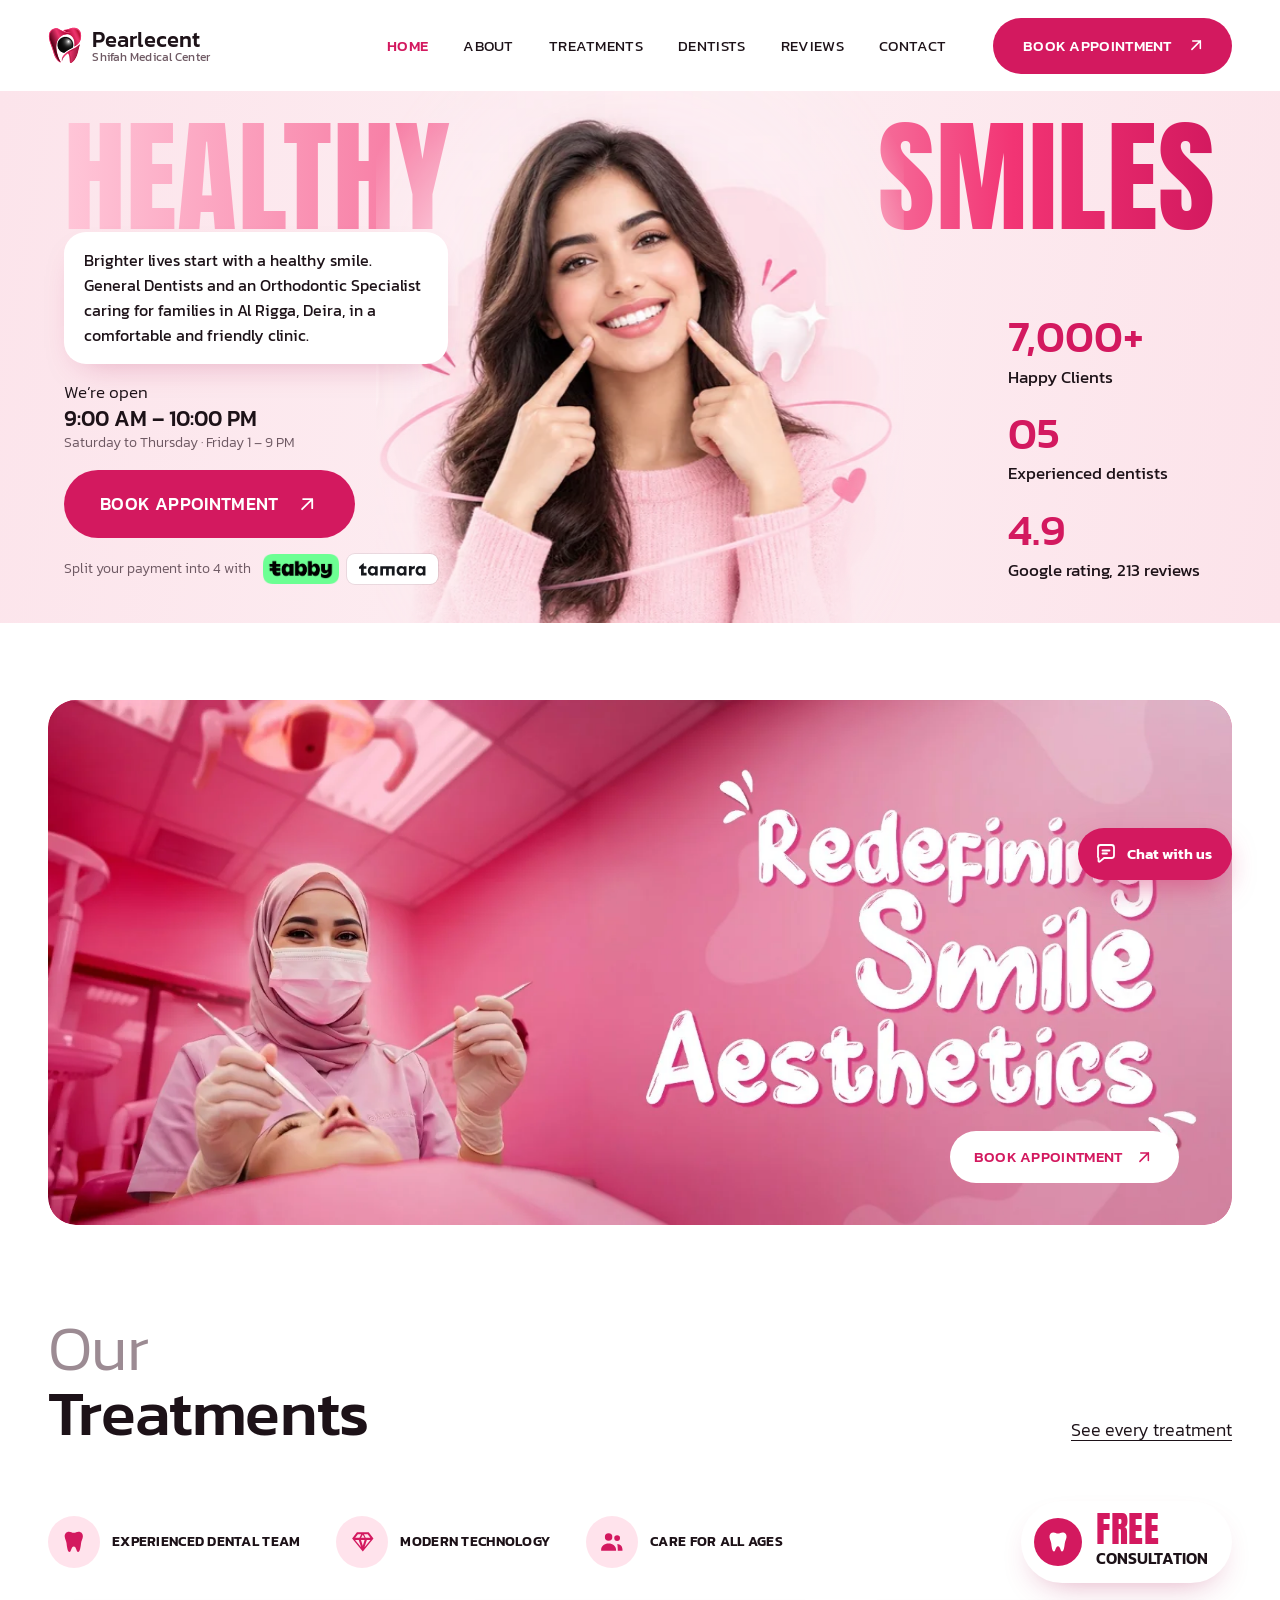
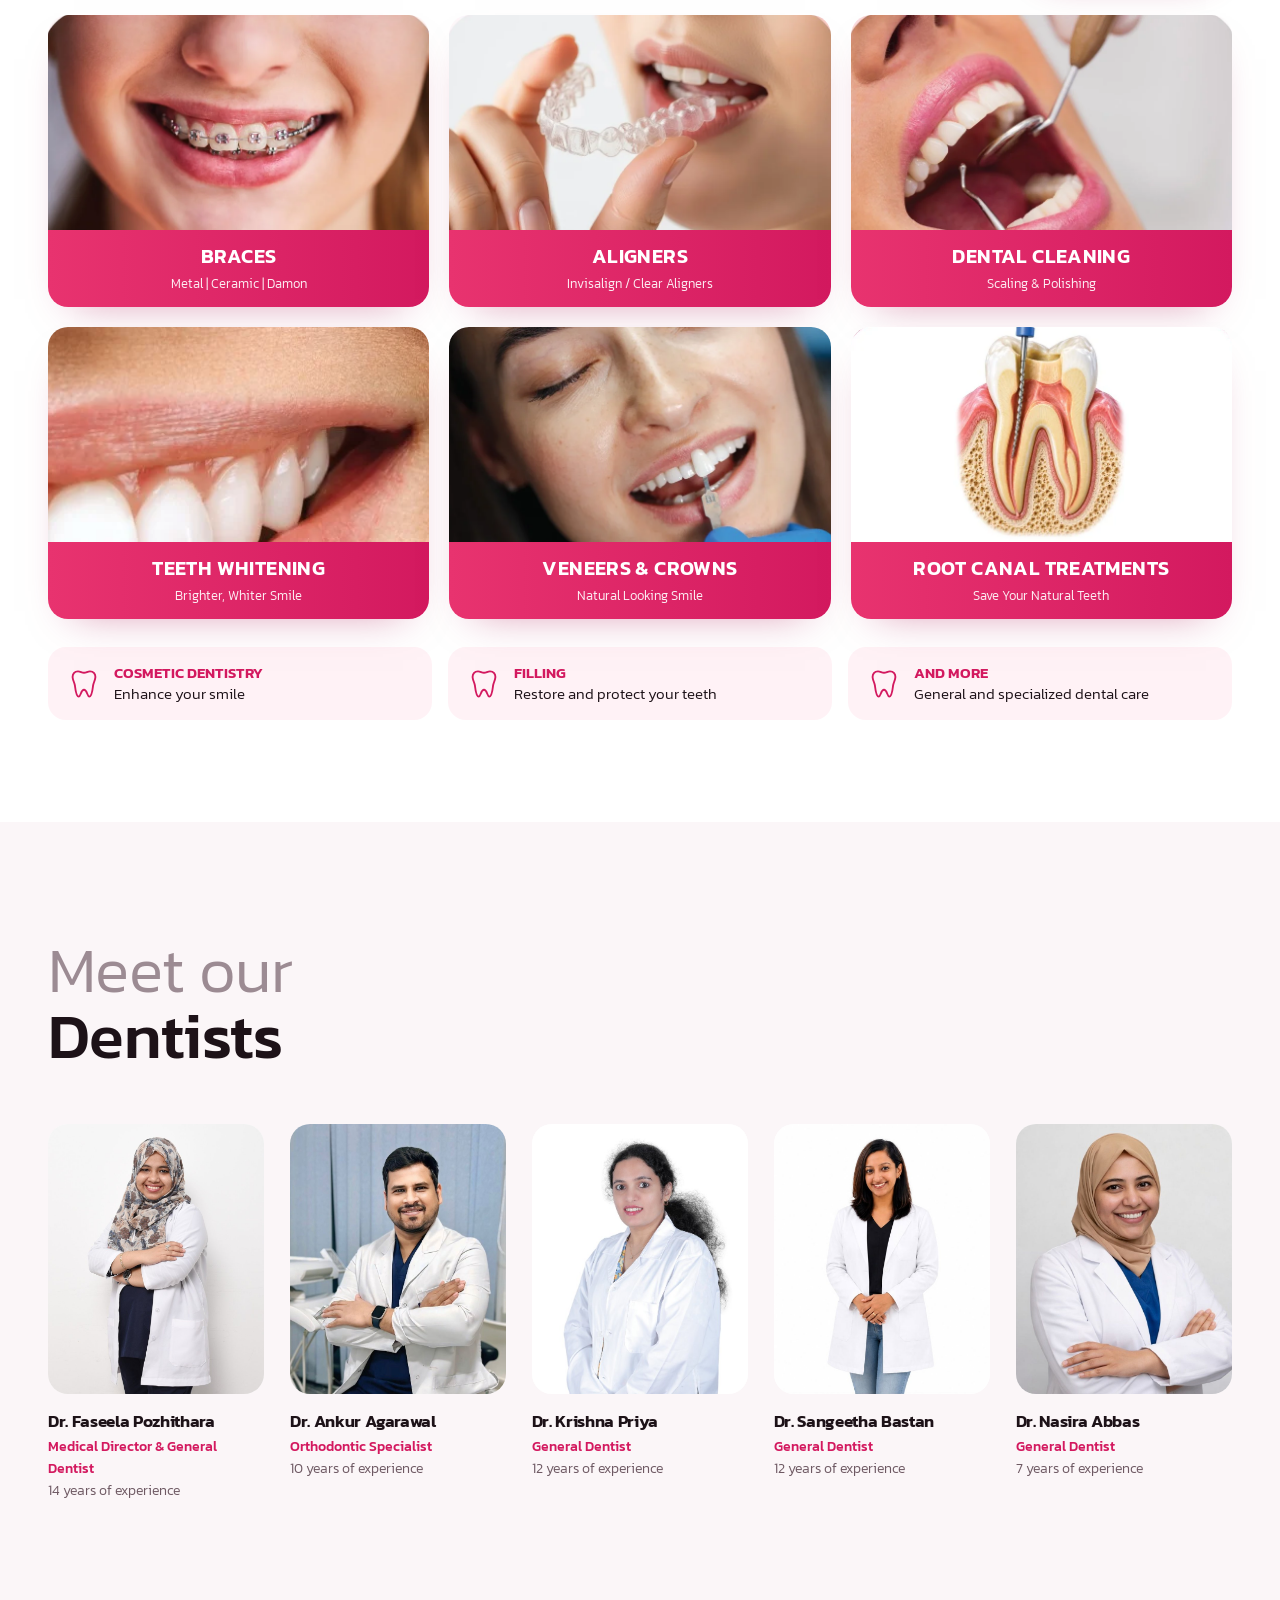
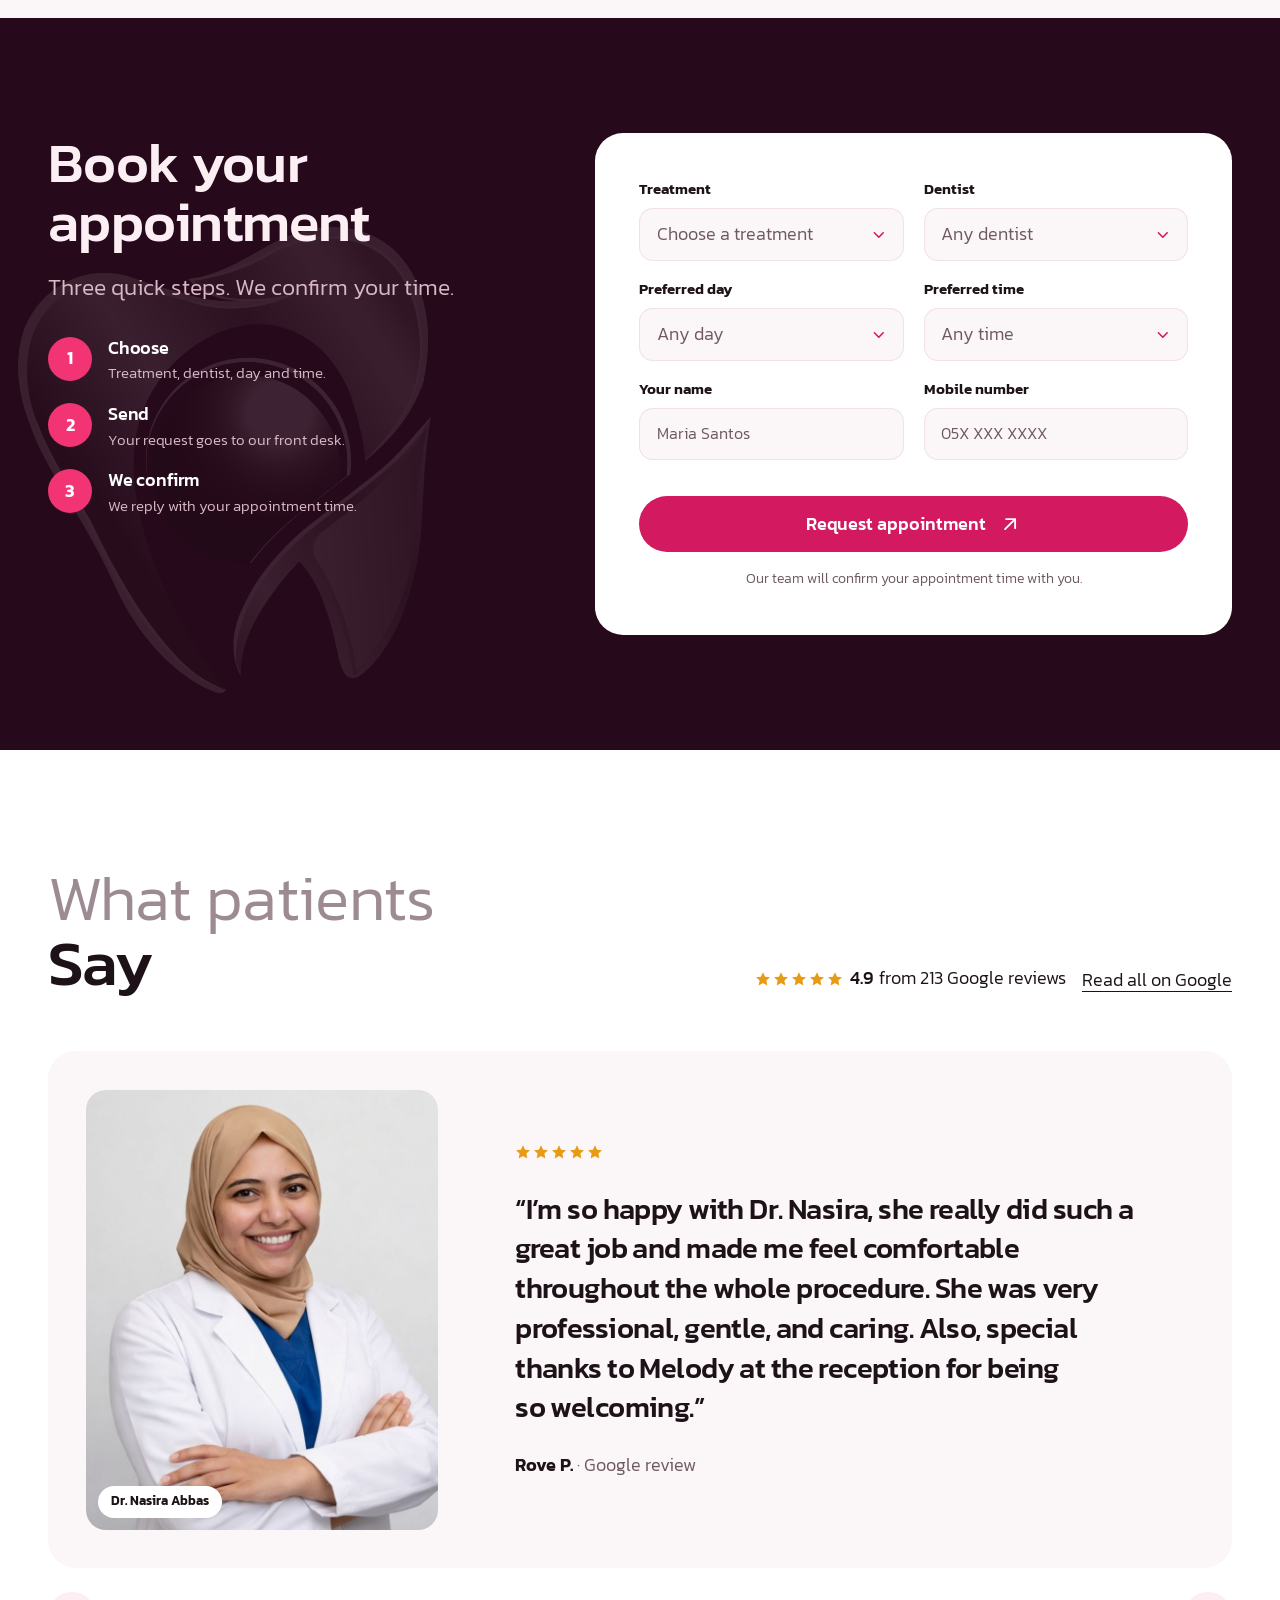
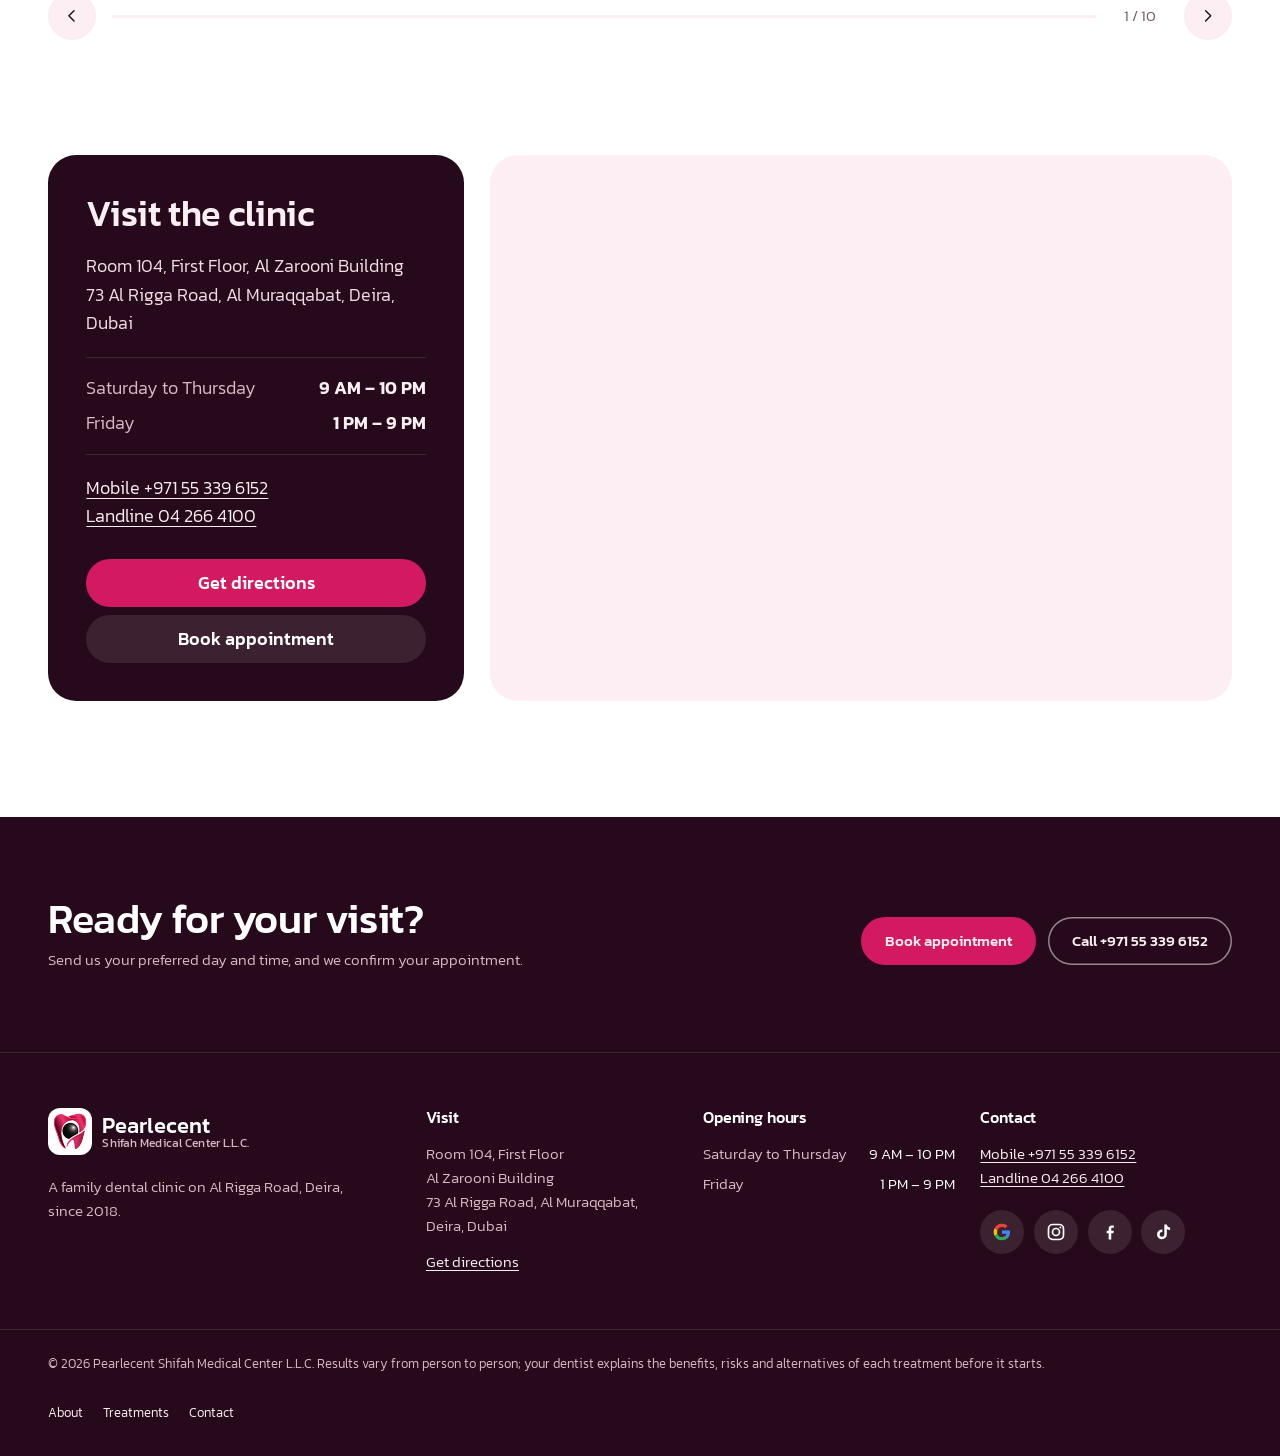
==== index.html @ 1510677a "Booking form: branded pink pickers instead of system lists Co-Authored-By: Claude Opus 5.5 <noreply@" ====
<!doctype html>
<html lang="en">
<head>
<meta charset="utf-8">
<meta name="viewport" content="width=device-width, initial-scale=1, viewport-fit=cover">
<title>Pearlecent | Dental clinic in Al Rigga, Deira, Dubai</title>
<meta name="description" content="Pearlecent Shifah Medical Center, a family dental clinic on Al Rigga Road, Deira, Dubai. General Dentists and an Orthodontic Specialist, free first check-up, open until 10 PM. Book your appointment online.">
<meta name="theme-color" content="#FFFFFF">
<meta property="og:title" content="Pearlecent | Dental clinic in Al Rigga, Deira, Dubai">
<meta property="og:description" content="Pearlecent Shifah Medical Center, a family dental clinic on Al Rigga Road, Deira, Dubai. General Dentists and an Orthodontic Specialist, free first check-up, open until 10 PM. Book your appointment online.">
<meta property="og:image" content="assets/img/clinic/reception.jpg">
<link rel="icon" href="assets/img/mark.svg" type="image/svg+xml">
<link rel="preload" href="assets/fonts/anton-400.woff2" as="font" type="font/woff2" crossorigin>
<link rel="preload" href="assets/fonts/kanit-300.woff2" as="font" type="font/woff2" crossorigin>
<link rel="stylesheet" href="assets/css/site.css?v=21">
<script>document.documentElement.classList.add('js')</script>
<script type="application/ld+json">{"@context":"https://schema.org","@type":"Dentist","name":"Pearlecent Shifah Medical Center L.L.C.","telephone":"+971 55 339 6152","address":{"@type":"PostalAddress","streetAddress":"Room 104, Al Zarooni Building, 73 Al Rigga Road","addressLocality":"Deira, Dubai","addressCountry":"AE"},"geo":{"@type":"GeoCoordinates","latitude":25.2624015,"longitude":55.3266563},"openingHours":["Sa-Th 09:00-22:00","Fr 13:00-21:00"],"sameAs":["https://www.instagram.com/pearlescent_dental","https://www.tiktok.com/@pearlecentshifah"]}</script>
</head>
<body class="pg-home">
<a class="skip" href="#main">Skip to content</a>
<header class="hdr" data-hdr>
  <div class="hdr__in">
    <a class="brand" href="index.html" aria-label="Pearlecent, home">
      <img src="assets/img/mark.svg" alt="" width="34" height="37">
      <span class="brand__t">Pearlecent<small>Shifah Medical Center</small></span>
    </a>
    <nav class="hdr__nav" aria-label="Main" id="menu"><a class="hlink is-active" href="index.html" aria-current="page">Home</a><a class="hlink" href="about.html">About</a><a class="hlink" href="treatments.html">Treatments</a><a class="hlink" href="index.html#dentists">Dentists</a><a class="hlink" href="index.html#reviews">Reviews</a><a class="hlink" href="index.html#visit">Contact</a>
      <div class="hdr__extra">
        <p class="hdr__tel"><a href="tel:+971553396152"><span>Mobile</span>+971 55 339 6152</a><a href="tel:+97142664100"><span>Landline</span>04 266 4100</a></p>
        <p class="hdr__soc"><a class="soc" href="https://search.google.com/local/reviews?placeid=ChIJ5SzwML9dXz4R25X1gjaNSxk" target="_blank" rel="noopener" aria-label="Pearlecent on Google reviews" title="Google reviews"><svg viewBox="0 0 24 24" aria-hidden="true"><path fill="#4285F4" d="M21.6 12.2c0-.7-.1-1.4-.2-2H12v3.8h5.4a4.6 4.6 0 0 1-2 3v2.5h3.2c1.9-1.7 3-4.3 3-7.3z"/><path fill="#34A853" d="M12 22c2.7 0 5-.9 6.6-2.4l-3.2-2.5c-.9.6-2 1-3.4 1-2.6 0-4.8-1.8-5.6-4.1H3.1v2.6A10 10 0 0 0 12 22z"/><path fill="#FBBC05" d="M6.4 14a6 6 0 0 1 0-3.9V7.5H3.1a10 10 0 0 0 0 9z"/><path fill="#EA4335" d="M12 5.9c1.5 0 2.8.5 3.8 1.5l2.9-2.9A10 10 0 0 0 3.1 7.5L6.4 10C7.2 7.7 9.4 5.9 12 5.9z"/></svg></a><a class="soc" href="https://www.instagram.com/pearlescent_dental" target="_blank" rel="noopener" aria-label="Pearlecent on Instagram" title="Instagram"><svg viewBox="0 0 24 24" aria-hidden="true"><rect x="3" y="3" width="18" height="18" rx="5" fill="none" stroke="currentColor" stroke-width="2"/><circle cx="12" cy="12" r="4.2" fill="none" stroke="currentColor" stroke-width="2"/><circle cx="17.3" cy="6.7" r="1.2" fill="currentColor"/></svg></a><a class="soc" href="https://www.facebook.com/people/Pearlecent-SHifah-Medical-Centre/100090357010872/" target="_blank" rel="noopener" aria-label="Pearlecent on Facebook" title="Facebook"><svg viewBox="0 0 24 24" aria-hidden="true"><path fill="currentColor" d="M13.5 21v-7.6h2.6l.4-3h-3V8.5c0-.9.3-1.5 1.5-1.5h1.6V4.3c-.3 0-1.2-.1-2.3-.1-2.3 0-3.9 1.4-3.9 4v2.2H8v3h2.4V21z"/></svg></a><a class="soc" href="https://www.tiktok.com/@pearlecentshifah" target="_blank" rel="noopener" aria-label="Pearlecent on TikTok" title="TikTok"><svg viewBox="0 0 24 24" aria-hidden="true"><path fill="currentColor" d="M16.6 3c.4 2.1 1.7 3.5 3.9 3.7v3a7 7 0 0 1-3.9-1.2v6.2A5.9 5.9 0 1 1 11.2 9v3.1a2.8 2.8 0 1 0 2.4 2.8V3z"/></svg></a></p>
      </div>
      <a class="button hdr__book" href="index.html#book">Book appointment<svg class="arr" viewBox="0 0 24 24" aria-hidden="true"><path d="M7 17 17 7M8 7h9v9"/></svg></a>
    </nav>
    <button class="burger" type="button" aria-expanded="false" aria-controls="menu" data-burger><span></span><span></span><span class="sr-only">Menu</span></button>
  </div>
</header>

<main id="main">
<section class="hero2">
  <div class="wrap">
    <div class="hero2__card">
      <h1 class="hero2__h" aria-label="Healthy smiles: Pearlecent dental clinic, Deira"><span class="hero2__w" data-word style="--i:0">Healthy</span> <span class="hero2__w" data-word style="--i:1">Smiles</span></h1>
      <div class="hero2__photo" aria-hidden="true">
        <div class="hero2__float">
          <picture><source type="image/webp" srcset="assets/img/clinic/hero-smile-480.webp 480w, assets/img/clinic/hero-smile-840.webp 840w" sizes="(max-width: 47.99em) 80vw, 36vw"><img src="assets/img/clinic/hero-smile-840.jpg" alt="" width="840" height="845" fetchpriority="high"></picture>
          <span class="hero2__glint" style="--x:84%;--y:40.5%;--d:2.6s"><svg viewBox="0 0 24 24"><path d="M12 0C12 7 17 12 24 12C17 12 12 17 12 24C12 17 7 12 0 12C7 12 12 7 12 0Z"/></svg></span>
          <span class="hero2__glint hero2__glint--s" style="--x:76%;--y:30%;--d:3.3s"><svg viewBox="0 0 24 24"><path d="M12 0C12 7 17 12 24 12C17 12 12 17 12 24C12 17 7 12 0 12C7 12 12 7 12 0Z"/></svg></span>
          <span class="hero2__glint hero2__glint--s" style="--x:15%;--y:52%;--d:3.9s"><svg viewBox="0 0 24 24"><path d="M12 0C12 7 17 12 24 12C17 12 12 17 12 24C12 17 7 12 0 12C7 12 12 7 12 0Z"/></svg></span>
          <span class="hero2__heart" style="--x:89.6%;--y:74%"></span>
        </div>
      </div>
      <div class="hero2__left">
        <p class="hero2__bubble" data-rise style="--i:3">Brighter lives start with a healthy smile. General Dentists and an Orthodontic Specialist caring for families in Al Rigga, Deira, in a comfortable and friendly clinic.</p>
        <p class="hero2__open" data-rise style="--i:4"><span>We’re open</span><b>9:00 AM – 10:00 PM</b><small>Saturday to Thursday · Friday 1 – 9 PM</small></p>
        <p data-rise style="--i:5"><a class="button button--xl" href="#book">Book appointment<svg class="arr" viewBox="0 0 24 24" aria-hidden="true"><path d="M7 17 17 7M8 7h9v9"/></svg></a></p>
        <div class="paybnpl" data-rise style="--i:6"><span class="paybnpl__t">Split your payment into 4 with</span><span class="paybnpl__logos"><img class="paybnpl__tabby" src="assets/img/pay/tabby.png" alt="Tabby" width="183" height="72"><span class="paybnpl__tamara"><img src="assets/img/pay/tamara.svg" alt="Tamara" width="97" height="19"></span></span></div>
      </div>
      <ul class="hero2__stats">
        <li data-rise style="--i:4"><b><span data-count="7000">7,000</span>+</b><span>Happy Clients</span></li>
        <li data-rise style="--i:5"><b>05</b><span>Experienced dentists</span></li>
        <li data-rise style="--i:6"><b>4.9</b><span>Google rating, 213 reviews</span></li>
      </ul>
    </div>
  </div>
</section>

<section class="band" aria-label="Redefining smile aesthetics">
  <div class="wrap"><a class="banner shutter" href="#book" data-reveal aria-label="Redefining smile aesthetics. Book an appointment">
    <picture><source type="image/webp" srcset="assets/img/clinic/banner-800.webp 800w, assets/img/clinic/banner-1600.webp 1600w" sizes="(max-width: 82em) 94vw, 1248px"><img src="assets/img/clinic/banner-1600.jpg" srcset="assets/img/clinic/banner-800.jpg 800w, assets/img/clinic/banner-1600.jpg 1600w" sizes="(max-width: 82em) 94vw, 1248px" alt="Redefining smile aesthetics: a Pearlecent dentist at work in a pink treatment room" width="1600" height="710" decoding="async"></picture>
    <span class="banner__cta">Book appointment<svg class="arr" viewBox="0 0 24 24" aria-hidden="true"><path d="M7 17 17 7M8 7h9v9"/></svg></span>
  </a></div>
</section>

<section class="cats" aria-labelledby="cats-h">
  <div class="wrap">
    <div class="sec-head">
      <h2 id="cats-h" data-reveal class="h2t"><span>Our</span> Treatments</h2>
      <p data-reveal><a class="link-u" href="treatments.html">See every treatment</a></p>
    </div>
    <div class="cats__top">
      <ul class="cats__feat" data-reveal>
        <li><span class="cats__ic"><svg viewBox="0 0 24 24" aria-hidden="true"><path d="M7.5 2.5c-2.6 0-4.3 2-4 4.8.3 2.4 1.4 3.6 1.7 6 .4 3.4 1 8.2 2.8 8.2 1.6 0 1.6-5.2 4-5.2s2.4 5.2 4 5.2c1.8 0 2.4-4.8 2.8-8.2.3-2.4 1.4-3.6 1.7-6 .3-2.8-1.4-4.8-4-4.8-1.9 0-2.7 1.1-4.5 1.1S9.4 2.5 7.5 2.5Z"/></svg></span>Experienced dental team</li>
        <li><span class="cats__ic"><svg viewBox="0 0 24 24" aria-hidden="true"><path d="M6.5 3h11l4.5 6-10 12L2 9l4.5-6Zm.9 2L4.9 8.2h4l1.6-3.2H7.4Zm5.7 0 1.6 3.2h4.4L16.6 5h-3.5Zm-1.1.4L10.4 8.2h3.2L12 5.4ZM4.8 10.2l5.6 6.8-2.2-6.8H4.8Zm5.5 0 1.7 5.6 1.7-5.6h-3.4Zm5.5 0-2.2 6.8 5.6-6.8h-3.4Z"/></svg></span>Modern technology</li>
        <li><span class="cats__ic"><svg viewBox="0 0 24 24" aria-hidden="true"><circle cx="9" cy="7.5" r="3.5"/><circle cx="17" cy="8.5" r="2.7"/><path d="M2 19.5c0-3.6 3.1-6 7-6s7 2.4 7 6v1H2v-1Zm15.2-5.4c2.8.2 4.8 2.1 4.8 4.9v1.5h-4.4v-1c0-2-.2-3.7-.4-5.4Z"/></svg></span>Care for all ages</li>
      </ul>
      <a class="cats__free" href="#book" data-reveal><span class="cats__free-ic"><svg viewBox="0 0 24 24" aria-hidden="true"><path d="M7.5 2.5c-2.6 0-4.3 2-4 4.8.3 2.4 1.4 3.6 1.7 6 .4 3.4 1 8.2 2.8 8.2 1.6 0 1.6-5.2 4-5.2s2.4 5.2 4 5.2c1.8 0 2.4-4.8 2.8-8.2.3-2.4 1.4-3.6 1.7-6 .3-2.8-1.4-4.8-4-4.8-1.9 0-2.7 1.1-4.5 1.1S9.4 2.5 7.5 2.5Z"/></svg></span><span><b>Free</b> consultation</span></a>
    </div>
    <div class="cats__grid">
      <a class="cat" href="treatments.html#orthodontics" data-reveal style="--n:0">
        <span class="cat__pic"><picture><source type="image/webp" srcset="assets/img/cats/braces.webp"><img src="assets/img/cats/braces.jpg" alt="Braces at Pearlecent" width="786" height="440" loading="lazy"></picture></span>
        <span class="cat__bar"><b>Braces</b><small>Metal | Ceramic | Damon</small></span>
      </a>
      <a class="cat" href="treatments.html#orthodontics" data-reveal style="--n:1">
        <span class="cat__pic"><picture><source type="image/webp" srcset="assets/img/cats/aligners.webp"><img src="assets/img/cats/aligners.jpg" alt="Aligners at Pearlecent" width="786" height="440" loading="lazy"></picture></span>
        <span class="cat__bar"><b>Aligners</b><small>Invisalign / Clear Aligners</small></span>
      </a>
      <a class="cat" href="treatments.html#general" data-reveal style="--n:2">
        <span class="cat__pic"><picture><source type="image/webp" srcset="assets/img/cats/cleaning.webp"><img src="assets/img/cats/cleaning.jpg" alt="Dental Cleaning at Pearlecent" width="786" height="440" loading="lazy"></picture></span>
        <span class="cat__bar"><b>Dental Cleaning</b><small>Scaling &amp; Polishing</small></span>
      </a>
      <a class="cat" href="treatments.html#cosmetic" data-reveal style="--n:0">
        <span class="cat__pic"><picture><source type="image/webp" srcset="assets/img/cats/whitening.webp"><img src="assets/img/cats/whitening.jpg" alt="Teeth Whitening at Pearlecent" width="378" height="435" loading="lazy"></picture></span>
        <span class="cat__bar"><b>Teeth Whitening</b><small>Brighter, Whiter Smile</small></span>
      </a>
      <a class="cat" href="treatments.html#cosmetic" data-reveal style="--n:1">
        <span class="cat__pic"><picture><source type="image/webp" srcset="assets/img/cats/veneers.webp"><img src="assets/img/cats/veneers.jpg" alt="Veneers &amp; Crowns at Pearlecent" width="786" height="440" loading="lazy"></picture></span>
        <span class="cat__bar"><b>Veneers &amp; Crowns</b><small>Natural Looking Smile</small></span>
      </a>
      <a class="cat" href="treatments.html#restorative" data-reveal style="--n:2">
        <span class="cat__pic"><picture><source type="image/webp" srcset="assets/img/cats/rootcanal.webp"><img src="assets/img/cats/rootcanal.jpg" alt="Root Canal Treatments at Pearlecent" width="786" height="440" loading="lazy"></picture></span>
        <span class="cat__bar"><b>Root Canal Treatments</b><small>Save Your Natural Teeth</small></span>
      </a>
    </div>
    <ul class="cats__more" data-reveal>
      <li><a href="treatments.html#cosmetic"><span class="cats__mi"><svg viewBox="0 0 24 24" aria-hidden="true"><path d="M7.5 2.5c-2.6 0-4.3 2-4 4.8.3 2.4 1.4 3.6 1.7 6 .4 3.4 1 8.2 2.8 8.2 1.6 0 1.6-5.2 4-5.2s2.4 5.2 4 5.2c1.8 0 2.4-4.8 2.8-8.2.3-2.4 1.4-3.6 1.7-6 .3-2.8-1.4-4.8-4-4.8-1.9 0-2.7 1.1-4.5 1.1S9.4 2.5 7.5 2.5Z"/></svg></span><span><b>Cosmetic Dentistry</b>Enhance your smile</span></a></li>
      <li><a href="treatments.html#restorative"><span class="cats__mi"><svg viewBox="0 0 24 24" aria-hidden="true"><path d="M7.5 2.5c-2.6 0-4.3 2-4 4.8.3 2.4 1.4 3.6 1.7 6 .4 3.4 1 8.2 2.8 8.2 1.6 0 1.6-5.2 4-5.2s2.4 5.2 4 5.2c1.8 0 2.4-4.8 2.8-8.2.3-2.4 1.4-3.6 1.7-6 .3-2.8-1.4-4.8-4-4.8-1.9 0-2.7 1.1-4.5 1.1S9.4 2.5 7.5 2.5Z"/></svg></span><span><b>Filling</b>Restore and protect your teeth</span></a></li>
      <li><a href="treatments.html#other"><span class="cats__mi"><svg viewBox="0 0 24 24" aria-hidden="true"><path d="M7.5 2.5c-2.6 0-4.3 2-4 4.8.3 2.4 1.4 3.6 1.7 6 .4 3.4 1 8.2 2.8 8.2 1.6 0 1.6-5.2 4-5.2s2.4 5.2 4 5.2c1.8 0 2.4-4.8 2.8-8.2.3-2.4 1.4-3.6 1.7-6 .3-2.8-1.4-4.8-4-4.8-1.9 0-2.7 1.1-4.5 1.1S9.4 2.5 7.5 2.5Z"/></svg></span><span><b>And more</b>General and specialized dental care</span></a></li>
    </ul>
  </div>
</section>

<section class="docs" id="dentists" aria-labelledby="docs-h">
  <div class="wrap">
    <div class="sec-head">
      <h2 id="docs-h" data-reveal class="h2t"><span>Meet our</span> Dentists</h2>
      <p data-reveal>Four General Dentists and one Orthodontic Specialist. Choose one when you book, or let us find the first free time.</p>
    </div>
    <div class="dgrid">
      <a class="dcard" href="dentists/faseela.html" data-reveal style="--n:0">
        <span class="dcard__pic"><img src="assets/img/doctors/faseela.jpg" alt="Portrait of Dr. Faseela Pozhithara" width="840" height="1200" loading="lazy" style="object-position:50% 20%"></span>
        <span class="dcard__name">Dr. Faseela Pozhithara</span>
        <span class="dcard__meta">Medical Director &amp; General Dentist</span>
        <span class="dcard__yrs">14 years of experience</span>
      </a>
      <a class="dcard" href="dentists/ankur.html" data-reveal style="--n:1">
        <span class="dcard__pic"><img src="assets/img/doctors/ankur.jpg" alt="Portrait of Dr. Ankur Agarawal" width="731" height="1200" loading="lazy" style="object-position:50% 18%"></span>
        <span class="dcard__name">Dr. Ankur Agarawal</span>
        <span class="dcard__meta">Orthodontic Specialist</span>
        <span class="dcard__yrs">10 years of experience</span>
      </a>
      <a class="dcard" href="dentists/krishna.html" data-reveal style="--n:2">
        <span class="dcard__pic"><img src="assets/img/doctors/krishna.jpg" alt="Portrait of Dr. Krishna Priya" width="621" height="866" loading="lazy" style="object-position:50% 15%"></span>
        <span class="dcard__name">Dr. Krishna Priya</span>
        <span class="dcard__meta">General Dentist</span>
        <span class="dcard__yrs">12 years of experience</span>
      </a>
      <a class="dcard" href="dentists/sangeetha.html" data-reveal style="--n:3">
        <span class="dcard__pic"><img src="assets/img/doctors/sangeetha.jpg" alt="Portrait of Dr. Sangeetha Bastan" width="900" height="1024" loading="lazy" style="object-position:50% 20%"></span>
        <span class="dcard__name">Dr. Sangeetha Bastan</span>
        <span class="dcard__meta">General Dentist</span>
        <span class="dcard__yrs">12 years of experience</span>
      </a>
      <a class="dcard" href="dentists/nasira.html" data-reveal style="--n:4">
        <span class="dcard__pic"><img src="assets/img/doctors/nasira.jpg" alt="Portrait of Dr. Nasira Abbas" width="900" height="900" loading="lazy" style="object-position:50% 25%"></span>
        <span class="dcard__name">Dr. Nasira Abbas</span>
        <span class="dcard__meta">General Dentist</span>
        <span class="dcard__yrs">7 years of experience</span>
      </a>
    </div>
  </div>
</section>

<section class="book" id="book" aria-labelledby="book-h">
  <div class="wrap book__in">
    <div class="book__side">
      <h2 id="book-h" data-reveal>Book your appointment</h2>
      <p class="book__lead" data-reveal>Three quick steps. We confirm your time.</p>
      <ol class="steps"><li data-reveal style="--n:0"><span class="steps__n">1</span><h3>Choose</h3><p>Treatment, dentist, day and time.</p></li><li data-reveal style="--n:1"><span class="steps__n">2</span><h3>Send</h3><p>Your request goes to our front desk.</p></li><li data-reveal style="--n:2"><span class="steps__n">3</span><h3>We confirm</h3><p>We reply with your appointment time.</p></li></ol>
    </div>
    <div class="book__card" data-reveal><form class="sheet" data-composer action="https://wa.me/971553396152" method="get" novalidate>
  <div class="sheet__fields">
    <label class="fld"><span class="fld__l">Treatment</span><span class="sel"><select class="field" name="treatment"><option value="">Choose a treatment</option><option value="General Dental Consultation (Free)">General Dental Consultation (Free)</option><option value="Orthodontic Consultation">Orthodontic Consultation</option><option value="Braces (Metal, Ceramic &amp; Damon)">Braces (Metal, Ceramic &amp; Damon)</option><option value="Clear Aligners / Invisalign">Clear Aligners / Invisalign</option><option value="Dental Cleaning &amp; Polishing">Dental Cleaning &amp; Polishing</option><option value="Teeth Whitening">Teeth Whitening</option><option value="Dental Veneers">Dental Veneers</option><option value="Dental Filling">Dental Filling</option><option value="Tooth Extraction">Tooth Extraction</option><option value="Dental Crowns &amp; Bridges">Dental Crowns &amp; Bridges</option><option value="Root Canal Treatment">Root Canal Treatment</option><option value="Dentures &amp; Retainers">Dentures &amp; Retainers</option><option value="Cosmetic Dentistry">Cosmetic Dentistry</option><option value="Other Dental Treatments">Other Dental Treatments</option></select><svg class="sel__ch" viewBox="0 0 24 24" aria-hidden="true"><path d="M6 9l6 6 6-6"/></svg></span></label>
    <label class="fld"><span class="fld__l">Dentist</span><span class="sel"><select class="field" name="dentist"><option value="">Any dentist</option><option value="Dr. Faseela Pozhithara">Dr. Faseela Pozhithara</option><option value="Dr. Ankur Agarawal">Dr. Ankur Agarawal</option><option value="Dr. Krishna Priya">Dr. Krishna Priya</option><option value="Dr. Sangeetha Bastan">Dr. Sangeetha Bastan</option><option value="Dr. Nasira Abbas">Dr. Nasira Abbas</option></select><svg class="sel__ch" viewBox="0 0 24 24" aria-hidden="true"><path d="M6 9l6 6 6-6"/></svg></span></label>
    <label class="fld"><span class="fld__l">Preferred day</span><span class="sel"><select class="field" name="day" data-days><option value="">Any day</option></select><svg class="sel__ch" viewBox="0 0 24 24" aria-hidden="true"><path d="M6 9l6 6 6-6"/></svg></span></label>
    <label class="fld"><span class="fld__l">Preferred time</span><span class="sel"><select class="field" name="time">
      <option value="">Any time</option>
      <option value="Morning (9 AM – 12 PM)" data-morning>Morning (9 AM – 12 PM)</option>
      <option value="Afternoon (12 – 5 PM)">Afternoon (12 – 5 PM)</option>
      <option value="Evening (5 – 10 PM)">Evening (5 – 10 PM)</option>
    </select><svg class="sel__ch" viewBox="0 0 24 24" aria-hidden="true"><path d="M6 9l6 6 6-6"/></svg></span></label>
    <label class="fld"><span class="fld__l">Your name</span><input class="field" type="text" name="name" autocomplete="name" placeholder="Maria Santos"></label>
    <label class="fld"><span class="fld__l">Mobile number</span><input class="field" type="tel" name="mobile" autocomplete="tel" inputmode="tel" placeholder="05X XXX XXXX"></label>
  </div>
  <input type="hidden" name="text" value="Hello Pearlecent, I would like to book an appointment.">
  <div class="sheet__send">
    <button class="button button--wide" type="submit">Request appointment<svg class="arr" viewBox="0 0 24 24" aria-hidden="true"><path d="M7 17 17 7M8 7h9v9"/></svg></button>
    <p class="sheet__note">Our team will confirm your appointment time with you.</p>
  </div>
</form></div>
  </div>
</section>
<section class="reviews" id="reviews" aria-labelledby="rev-h">
  <div class="wrap">
    <div class="sec-head">
      <h2 id="rev-h" data-reveal class="h2t"><span>What patients</span> Say</h2>
      <p data-reveal><span class="g-score"><span class="stars" aria-label="5 out of 5 stars"><svg viewBox="0 0 20 20" aria-hidden="true"><path d="M10 1.5l2.6 5.6 6.1.7-4.5 4.2 1.2 6-5.4-3-5.4 3 1.2-6L1.3 7.8l6.1-.7z"/></svg><svg viewBox="0 0 20 20" aria-hidden="true"><path d="M10 1.5l2.6 5.6 6.1.7-4.5 4.2 1.2 6-5.4-3-5.4 3 1.2-6L1.3 7.8l6.1-.7z"/></svg><svg viewBox="0 0 20 20" aria-hidden="true"><path d="M10 1.5l2.6 5.6 6.1.7-4.5 4.2 1.2 6-5.4-3-5.4 3 1.2-6L1.3 7.8l6.1-.7z"/></svg><svg viewBox="0 0 20 20" aria-hidden="true"><path d="M10 1.5l2.6 5.6 6.1.7-4.5 4.2 1.2 6-5.4-3-5.4 3 1.2-6L1.3 7.8l6.1-.7z"/></svg><svg viewBox="0 0 20 20" aria-hidden="true"><path d="M10 1.5l2.6 5.6 6.1.7-4.5 4.2 1.2 6-5.4-3-5.4 3 1.2-6L1.3 7.8l6.1-.7z"/></svg></span> <b>4.9</b> from 213 Google reviews</span> <a class="link-u" href="https://search.google.com/local/reviews?placeid=ChIJ5SzwML9dXz4R25X1gjaNSxk" target="_blank" rel="noopener">Read all on Google</a></p>
    </div>
    <div class="carousel" data-carousel aria-roledescription="carousel" aria-label="Google reviews">
      <ul class="slides">
        <li class="slide is-on" data-slide aria-roledescription="slide" aria-label="1 of 10">
          <figure class="slide__pic"><img src="assets/img/doctors/nasira.jpg" alt="Dr. Nasira Abbas" width="900" height="900" loading="lazy" style="object-position:50% 25%"><figcaption>Dr. Nasira Abbas</figcaption></figure>
          <blockquote class="slide__quote"><span class="stars" aria-label="5 out of 5 stars"><svg viewBox="0 0 20 20" aria-hidden="true"><path d="M10 1.5l2.6 5.6 6.1.7-4.5 4.2 1.2 6-5.4-3-5.4 3 1.2-6L1.3 7.8l6.1-.7z"/></svg><svg viewBox="0 0 20 20" aria-hidden="true"><path d="M10 1.5l2.6 5.6 6.1.7-4.5 4.2 1.2 6-5.4-3-5.4 3 1.2-6L1.3 7.8l6.1-.7z"/></svg><svg viewBox="0 0 20 20" aria-hidden="true"><path d="M10 1.5l2.6 5.6 6.1.7-4.5 4.2 1.2 6-5.4-3-5.4 3 1.2-6L1.3 7.8l6.1-.7z"/></svg><svg viewBox="0 0 20 20" aria-hidden="true"><path d="M10 1.5l2.6 5.6 6.1.7-4.5 4.2 1.2 6-5.4-3-5.4 3 1.2-6L1.3 7.8l6.1-.7z"/></svg><svg viewBox="0 0 20 20" aria-hidden="true"><path d="M10 1.5l2.6 5.6 6.1.7-4.5 4.2 1.2 6-5.4-3-5.4 3 1.2-6L1.3 7.8l6.1-.7z"/></svg></span><p>“I’m so happy with Dr. Nasira, she really did such a great job and made me feel comfortable throughout the whole procedure. She was very professional, gentle, and caring. Also, special thanks to Melody at the reception for being so welcoming.”</p><footer><b>Rove P.</b> · Google review</footer></blockquote>
        </li>
        <li class="slide" data-slide aria-roledescription="slide" aria-label="2 of 10">
          <figure class="slide__pic"><img src="assets/img/doctors/faseela.jpg" alt="Dr. Faseela Pozhithara" width="840" height="1200" loading="lazy" style="object-position:50% 20%"><figcaption>Dr. Faseela Pozhithara</figcaption></figure>
          <blockquote class="slide__quote"><span class="stars" aria-label="5 out of 5 stars"><svg viewBox="0 0 20 20" aria-hidden="true"><path d="M10 1.5l2.6 5.6 6.1.7-4.5 4.2 1.2 6-5.4-3-5.4 3 1.2-6L1.3 7.8l6.1-.7z"/></svg><svg viewBox="0 0 20 20" aria-hidden="true"><path d="M10 1.5l2.6 5.6 6.1.7-4.5 4.2 1.2 6-5.4-3-5.4 3 1.2-6L1.3 7.8l6.1-.7z"/></svg><svg viewBox="0 0 20 20" aria-hidden="true"><path d="M10 1.5l2.6 5.6 6.1.7-4.5 4.2 1.2 6-5.4-3-5.4 3 1.2-6L1.3 7.8l6.1-.7z"/></svg><svg viewBox="0 0 20 20" aria-hidden="true"><path d="M10 1.5l2.6 5.6 6.1.7-4.5 4.2 1.2 6-5.4-3-5.4 3 1.2-6L1.3 7.8l6.1-.7z"/></svg><svg viewBox="0 0 20 20" aria-hidden="true"><path d="M10 1.5l2.6 5.6 6.1.7-4.5 4.2 1.2 6-5.4-3-5.4 3 1.2-6L1.3 7.8l6.1-.7z"/></svg></span><p>“I completed my one root canal treatment with Dr. Faseela and am now undergoing my second tooth root canal with her. She is my favorite doctor because of her kindness and professionalism. Highly recommend the entire team.”</p><footer><b>Tency S.</b> · Google review</footer></blockquote>
        </li>
        <li class="slide" data-slide aria-roledescription="slide" aria-label="3 of 10">
          <figure class="slide__pic"><img src="assets/img/doctors/krishna.jpg" alt="Dr. Krishna Priya" width="621" height="866" loading="lazy" style="object-position:50% 15%"><figcaption>Dr. Krishna Priya</figcaption></figure>
          <blockquote class="slide__quote"><span class="stars" aria-label="5 out of 5 stars"><svg viewBox="0 0 20 20" aria-hidden="true"><path d="M10 1.5l2.6 5.6 6.1.7-4.5 4.2 1.2 6-5.4-3-5.4 3 1.2-6L1.3 7.8l6.1-.7z"/></svg><svg viewBox="0 0 20 20" aria-hidden="true"><path d="M10 1.5l2.6 5.6 6.1.7-4.5 4.2 1.2 6-5.4-3-5.4 3 1.2-6L1.3 7.8l6.1-.7z"/></svg><svg viewBox="0 0 20 20" aria-hidden="true"><path d="M10 1.5l2.6 5.6 6.1.7-4.5 4.2 1.2 6-5.4-3-5.4 3 1.2-6L1.3 7.8l6.1-.7z"/></svg><svg viewBox="0 0 20 20" aria-hidden="true"><path d="M10 1.5l2.6 5.6 6.1.7-4.5 4.2 1.2 6-5.4-3-5.4 3 1.2-6L1.3 7.8l6.1-.7z"/></svg><svg viewBox="0 0 20 20" aria-hidden="true"><path d="M10 1.5l2.6 5.6 6.1.7-4.5 4.2 1.2 6-5.4-3-5.4 3 1.2-6L1.3 7.8l6.1-.7z"/></svg></span><p>“We did braces for my son and mine with dentures. From the time of booking, it was so smooth and Melody was so friendly. Amazing as well are the dentists who assisted us, Dr. Krishna and Dr. Faseela.”</p><footer><b>Kristel C.</b> · Google review</footer></blockquote>
        </li>
        <li class="slide" data-slide aria-roledescription="slide" aria-label="4 of 10">
          <figure class="slide__pic"><img src="assets/img/doctors/ankur.jpg" alt="Dr. Ankur Agarawal" width="731" height="1200" loading="lazy" style="object-position:50% 18%"><figcaption>Dr. Ankur Agarawal</figcaption></figure>
          <blockquote class="slide__quote"><span class="stars" aria-label="5 out of 5 stars"><svg viewBox="0 0 20 20" aria-hidden="true"><path d="M10 1.5l2.6 5.6 6.1.7-4.5 4.2 1.2 6-5.4-3-5.4 3 1.2-6L1.3 7.8l6.1-.7z"/></svg><svg viewBox="0 0 20 20" aria-hidden="true"><path d="M10 1.5l2.6 5.6 6.1.7-4.5 4.2 1.2 6-5.4-3-5.4 3 1.2-6L1.3 7.8l6.1-.7z"/></svg><svg viewBox="0 0 20 20" aria-hidden="true"><path d="M10 1.5l2.6 5.6 6.1.7-4.5 4.2 1.2 6-5.4-3-5.4 3 1.2-6L1.3 7.8l6.1-.7z"/></svg><svg viewBox="0 0 20 20" aria-hidden="true"><path d="M10 1.5l2.6 5.6 6.1.7-4.5 4.2 1.2 6-5.4-3-5.4 3 1.2-6L1.3 7.8l6.1-.7z"/></svg><svg viewBox="0 0 20 20" aria-hidden="true"><path d="M10 1.5l2.6 5.6 6.1.7-4.5 4.2 1.2 6-5.4-3-5.4 3 1.2-6L1.3 7.8l6.1-.7z"/></svg></span><p>“Quick, gentle, and very professional braces adjustment. Always a great experience. Thanks to Doc Ankur and the team.”</p><footer><b>Au</b> · Google review</footer></blockquote>
        </li>
        <li class="slide" data-slide aria-roledescription="slide" aria-label="5 of 10">
          <figure class="slide__pic"><img src="assets/img/doctors/sangeetha.jpg" alt="Dr. Sangeetha Bastan" width="900" height="1024" loading="lazy" style="object-position:50% 20%"><figcaption>Dr. Sangeetha Bastan</figcaption></figure>
          <blockquote class="slide__quote"><span class="stars" aria-label="5 out of 5 stars"><svg viewBox="0 0 20 20" aria-hidden="true"><path d="M10 1.5l2.6 5.6 6.1.7-4.5 4.2 1.2 6-5.4-3-5.4 3 1.2-6L1.3 7.8l6.1-.7z"/></svg><svg viewBox="0 0 20 20" aria-hidden="true"><path d="M10 1.5l2.6 5.6 6.1.7-4.5 4.2 1.2 6-5.4-3-5.4 3 1.2-6L1.3 7.8l6.1-.7z"/></svg><svg viewBox="0 0 20 20" aria-hidden="true"><path d="M10 1.5l2.6 5.6 6.1.7-4.5 4.2 1.2 6-5.4-3-5.4 3 1.2-6L1.3 7.8l6.1-.7z"/></svg><svg viewBox="0 0 20 20" aria-hidden="true"><path d="M10 1.5l2.6 5.6 6.1.7-4.5 4.2 1.2 6-5.4-3-5.4 3 1.2-6L1.3 7.8l6.1-.7z"/></svg><svg viewBox="0 0 20 20" aria-hidden="true"><path d="M10 1.5l2.6 5.6 6.1.7-4.5 4.2 1.2 6-5.4-3-5.4 3 1.2-6L1.3 7.8l6.1-.7z"/></svg></span><p>“I had my teeth whitened yesterday by Dr. Sangeetha. She was very gentle with the whole procedure and she did a wonderful job. Also, the filipina lady in the reception with glasses was very accommodating and very helpful.”</p><footer><b>Patring F.</b> · Google review</footer></blockquote>
        </li>
        <li class="slide" data-slide aria-roledescription="slide" aria-label="6 of 10">
          <figure class="slide__pic"><img src="assets/img/doctors/nasira.jpg" alt="Dr. Nasira Abbas" width="900" height="900" loading="lazy" style="object-position:50% 25%"><figcaption>Dr. Nasira Abbas</figcaption></figure>
          <blockquote class="slide__quote"><span class="stars" aria-label="5 out of 5 stars"><svg viewBox="0 0 20 20" aria-hidden="true"><path d="M10 1.5l2.6 5.6 6.1.7-4.5 4.2 1.2 6-5.4-3-5.4 3 1.2-6L1.3 7.8l6.1-.7z"/></svg><svg viewBox="0 0 20 20" aria-hidden="true"><path d="M10 1.5l2.6 5.6 6.1.7-4.5 4.2 1.2 6-5.4-3-5.4 3 1.2-6L1.3 7.8l6.1-.7z"/></svg><svg viewBox="0 0 20 20" aria-hidden="true"><path d="M10 1.5l2.6 5.6 6.1.7-4.5 4.2 1.2 6-5.4-3-5.4 3 1.2-6L1.3 7.8l6.1-.7z"/></svg><svg viewBox="0 0 20 20" aria-hidden="true"><path d="M10 1.5l2.6 5.6 6.1.7-4.5 4.2 1.2 6-5.4-3-5.4 3 1.2-6L1.3 7.8l6.1-.7z"/></svg><svg viewBox="0 0 20 20" aria-hidden="true"><path d="M10 1.5l2.6 5.6 6.1.7-4.5 4.2 1.2 6-5.4-3-5.4 3 1.2-6L1.3 7.8l6.1-.7z"/></svg></span><p>“Great experience with Dr. Nassera. The doctor is highly professional, attentive, and truly cares about patients. The staff are also very friendly, helpful, and well-organized.”</p><footer><b>Ronalyn M.</b> · Google review</footer></blockquote>
        </li>
        <li class="slide" data-slide aria-roledescription="slide" aria-label="7 of 10">
          <figure class="slide__pic"><img src="assets/img/doctors/faseela.jpg" alt="Dr. Faseela Pozhithara" width="840" height="1200" loading="lazy" style="object-position:50% 20%"><figcaption>Dr. Faseela Pozhithara</figcaption></figure>
          <blockquote class="slide__quote"><span class="stars" aria-label="5 out of 5 stars"><svg viewBox="0 0 20 20" aria-hidden="true"><path d="M10 1.5l2.6 5.6 6.1.7-4.5 4.2 1.2 6-5.4-3-5.4 3 1.2-6L1.3 7.8l6.1-.7z"/></svg><svg viewBox="0 0 20 20" aria-hidden="true"><path d="M10 1.5l2.6 5.6 6.1.7-4.5 4.2 1.2 6-5.4-3-5.4 3 1.2-6L1.3 7.8l6.1-.7z"/></svg><svg viewBox="0 0 20 20" aria-hidden="true"><path d="M10 1.5l2.6 5.6 6.1.7-4.5 4.2 1.2 6-5.4-3-5.4 3 1.2-6L1.3 7.8l6.1-.7z"/></svg><svg viewBox="0 0 20 20" aria-hidden="true"><path d="M10 1.5l2.6 5.6 6.1.7-4.5 4.2 1.2 6-5.4-3-5.4 3 1.2-6L1.3 7.8l6.1-.7z"/></svg><svg viewBox="0 0 20 20" aria-hidden="true"><path d="M10 1.5l2.6 5.6 6.1.7-4.5 4.2 1.2 6-5.4-3-5.4 3 1.2-6L1.3 7.8l6.1-.7z"/></svg></span><p>“Thank you Dr. Faseela for the great services from the beginning of my treatment till now. I am very satisfied and will highly recommend this clinic. Thank you to all the staff nurses and specially the receptionists.”</p><footer><b>Abdullah Z.</b> · Google review</footer></blockquote>
        </li>
        <li class="slide" data-slide aria-roledescription="slide" aria-label="8 of 10">
          <figure class="slide__pic"><img src="assets/img/doctors/krishna.jpg" alt="Dr. Krishna Priya" width="621" height="866" loading="lazy" style="object-position:50% 15%"><figcaption>Dr. Krishna Priya</figcaption></figure>
          <blockquote class="slide__quote"><span class="stars" aria-label="5 out of 5 stars"><svg viewBox="0 0 20 20" aria-hidden="true"><path d="M10 1.5l2.6 5.6 6.1.7-4.5 4.2 1.2 6-5.4-3-5.4 3 1.2-6L1.3 7.8l6.1-.7z"/></svg><svg viewBox="0 0 20 20" aria-hidden="true"><path d="M10 1.5l2.6 5.6 6.1.7-4.5 4.2 1.2 6-5.4-3-5.4 3 1.2-6L1.3 7.8l6.1-.7z"/></svg><svg viewBox="0 0 20 20" aria-hidden="true"><path d="M10 1.5l2.6 5.6 6.1.7-4.5 4.2 1.2 6-5.4-3-5.4 3 1.2-6L1.3 7.8l6.1-.7z"/></svg><svg viewBox="0 0 20 20" aria-hidden="true"><path d="M10 1.5l2.6 5.6 6.1.7-4.5 4.2 1.2 6-5.4-3-5.4 3 1.2-6L1.3 7.8l6.1-.7z"/></svg><svg viewBox="0 0 20 20" aria-hidden="true"><path d="M10 1.5l2.6 5.6 6.1.7-4.5 4.2 1.2 6-5.4-3-5.4 3 1.2-6L1.3 7.8l6.1-.7z"/></svg></span><p>“Very good service and specially doctor Krishna. She gave me very good advice and was friendly. I love the place and definitely I will recommend it to my friends.”</p><footer><b>Kushpal K.</b> · Google review</footer></blockquote>
        </li>
        <li class="slide" data-slide aria-roledescription="slide" aria-label="9 of 10">
          <figure class="slide__pic"><img src="assets/img/doctors/faseela.jpg" alt="Dr. Faseela Pozhithara" width="840" height="1200" loading="lazy" style="object-position:50% 20%"><figcaption>Dr. Faseela Pozhithara</figcaption></figure>
          <blockquote class="slide__quote"><span class="stars" aria-label="5 out of 5 stars"><svg viewBox="0 0 20 20" aria-hidden="true"><path d="M10 1.5l2.6 5.6 6.1.7-4.5 4.2 1.2 6-5.4-3-5.4 3 1.2-6L1.3 7.8l6.1-.7z"/></svg><svg viewBox="0 0 20 20" aria-hidden="true"><path d="M10 1.5l2.6 5.6 6.1.7-4.5 4.2 1.2 6-5.4-3-5.4 3 1.2-6L1.3 7.8l6.1-.7z"/></svg><svg viewBox="0 0 20 20" aria-hidden="true"><path d="M10 1.5l2.6 5.6 6.1.7-4.5 4.2 1.2 6-5.4-3-5.4 3 1.2-6L1.3 7.8l6.1-.7z"/></svg><svg viewBox="0 0 20 20" aria-hidden="true"><path d="M10 1.5l2.6 5.6 6.1.7-4.5 4.2 1.2 6-5.4-3-5.4 3 1.2-6L1.3 7.8l6.1-.7z"/></svg><svg viewBox="0 0 20 20" aria-hidden="true"><path d="M10 1.5l2.6 5.6 6.1.7-4.5 4.2 1.2 6-5.4-3-5.4 3 1.2-6L1.3 7.8l6.1-.7z"/></svg></span><p>“It’s been my clinic since 2021. Very accommodating staff and I recommend Dr. Faseela, very nice doctor.”</p><footer><b>Sharla Y.</b> · Google review</footer></blockquote>
        </li>
        <li class="slide" data-slide aria-roledescription="slide" aria-label="10 of 10">
          <figure class="slide__pic"><img src="assets/img/clinic/reception.jpg" alt="The Pearlecent reception" width="1600" height="800" loading="lazy" style="object-position:30% 50%"><figcaption>The Pearlecent team</figcaption></figure>
          <blockquote class="slide__quote"><span class="stars" aria-label="5 out of 5 stars"><svg viewBox="0 0 20 20" aria-hidden="true"><path d="M10 1.5l2.6 5.6 6.1.7-4.5 4.2 1.2 6-5.4-3-5.4 3 1.2-6L1.3 7.8l6.1-.7z"/></svg><svg viewBox="0 0 20 20" aria-hidden="true"><path d="M10 1.5l2.6 5.6 6.1.7-4.5 4.2 1.2 6-5.4-3-5.4 3 1.2-6L1.3 7.8l6.1-.7z"/></svg><svg viewBox="0 0 20 20" aria-hidden="true"><path d="M10 1.5l2.6 5.6 6.1.7-4.5 4.2 1.2 6-5.4-3-5.4 3 1.2-6L1.3 7.8l6.1-.7z"/></svg><svg viewBox="0 0 20 20" aria-hidden="true"><path d="M10 1.5l2.6 5.6 6.1.7-4.5 4.2 1.2 6-5.4-3-5.4 3 1.2-6L1.3 7.8l6.1-.7z"/></svg><svg viewBox="0 0 20 20" aria-hidden="true"><path d="M10 1.5l2.6 5.6 6.1.7-4.5 4.2 1.2 6-5.4-3-5.4 3 1.2-6L1.3 7.8l6.1-.7z"/></svg></span><p>“Always accommodating and very fast, from the doctor to the staff. Recommended already to my cousin for cleaning and braces adjustment.”</p><footer><b>Cherry Mae A.</b> · Google review</footer></blockquote>
        </li>
      </ul>
      <div class="carousel__ctrl">
        <button class="round" type="button" data-prev aria-label="Previous review"><svg viewBox="0 0 24 24" aria-hidden="true"><path d="M15 5l-7 7 7 7"/></svg></button>
        <div class="carousel__bar" aria-hidden="true"><span data-bar></span></div>
        <p class="carousel__count" data-count-label>1 / 10</p>
        <button class="round" type="button" data-next aria-label="Next review"><svg viewBox="0 0 24 24" aria-hidden="true"><path d="M9 5l7 7-7 7"/></svg></button>
      </div>
    </div>
  </div>
</section>
<section class="visit" id="visit" aria-labelledby="visit-h">
  <div class="visit__in wrap">
    <div class="visit__card" data-reveal>
      <h2 id="visit-h">Visit the clinic</h2>
      <address>Room 104, First Floor, Al Zarooni Building<br>73 Al Rigga Road, Al Muraqqabat, Deira, Dubai</address>
      <dl class="hours"><div><dt>Saturday to Thursday</dt><dd>9 AM – 10 PM</dd></div><div><dt>Friday</dt><dd>1 PM – 9 PM</dd></div></dl>
      <p class="visit__tel"><a class="link-u" href="tel:+971553396152">Mobile +971 55 339 6152</a><br><a class="link-u" href="tel:+97142664100">Landline 04 266 4100</a></p>
      <p class="visit__btns"><a class="button" href="https://maps.app.goo.gl/LxxALHqsNsGpUrj29" target="_blank" rel="noopener">Get directions</a><a class="button button--soft" href="#book">Book appointment</a></p>
    </div>
    <div class="visit__map" data-reveal><iframe title="Map: Pearlecent Shifah Medical Centre, Al Rigga Road, Deira" src="https://www.google.com/maps/embed?pb=!1m18!1m12!1m3!1d1200!2d55.3266563!3d25.2624015!2m3!1f0!2f0!3f0!3m2!1i1024!2i768!4f13.1!3m3!1m2!1s0x3e5f5dbf30f02ce5%3A0x194b8d3682f595db!2sPearlecent%20Shifah%20Medical%20Centre!5e0!3m2!1sen!2sae!4v1761240000000" loading="lazy" referrerpolicy="no-referrer-when-downgrade" allowfullscreen></iframe></div>
  </div>
</section>
</main>
<footer class="ftr">
  <div class="ftr__cta wrap">
    <h2>Ready for your visit?</h2>
    <p>Send us your preferred day and time, and we confirm your appointment.</p>
    <p class="ftr__btns"><a class="button" href="index.html#book">Book appointment</a><a class="button button--outline" href="tel:+971553396152">Call +971 55 339 6152</a></p>
  </div>
  <div class="ftr__grid wrap">
    <div class="ftr__brand">
      <a class="brand brand--light" href="index.html"><img src="assets/img/mark.svg" alt="" width="40" height="43"><span class="brand__t">Pearlecent<small>Shifah Medical Center L.L.C.</small></span></a>
      <p>A family dental clinic on Al Rigga Road, Deira, since 2018.</p>
    </div>
    <div><h3>Visit</h3><p>Room 104, First Floor<br>Al Zarooni Building<br>73 Al Rigga Road, Al Muraqqabat, Deira, Dubai</p><p><a class="link-u" href="https://maps.app.goo.gl/LxxALHqsNsGpUrj29" target="_blank" rel="noopener">Get directions</a></p></div>
    <div><h3>Opening hours</h3><ul class="ftr__hours"><li><span>Saturday to Thursday</span><span>9 AM – 10 PM</span></li><li><span>Friday</span><span>1 PM – 9 PM</span></li></ul></div>
    <div><h3>Contact</h3><p><a class="link-u" href="tel:+971553396152">Mobile +971 55 339 6152</a><br><a class="link-u" href="tel:+97142664100">Landline 04 266 4100</a></p>
      <p class="ftr__social"><a class="soc" href="https://search.google.com/local/reviews?placeid=ChIJ5SzwML9dXz4R25X1gjaNSxk" target="_blank" rel="noopener" aria-label="Pearlecent on Google reviews" title="Google reviews"><svg viewBox="0 0 24 24" aria-hidden="true"><path fill="#4285F4" d="M21.6 12.2c0-.7-.1-1.4-.2-2H12v3.8h5.4a4.6 4.6 0 0 1-2 3v2.5h3.2c1.9-1.7 3-4.3 3-7.3z"/><path fill="#34A853" d="M12 22c2.7 0 5-.9 6.6-2.4l-3.2-2.5c-.9.6-2 1-3.4 1-2.6 0-4.8-1.8-5.6-4.1H3.1v2.6A10 10 0 0 0 12 22z"/><path fill="#FBBC05" d="M6.4 14a6 6 0 0 1 0-3.9V7.5H3.1a10 10 0 0 0 0 9z"/><path fill="#EA4335" d="M12 5.9c1.5 0 2.8.5 3.8 1.5l2.9-2.9A10 10 0 0 0 3.1 7.5L6.4 10C7.2 7.7 9.4 5.9 12 5.9z"/></svg></a><a class="soc" href="https://www.instagram.com/pearlescent_dental" target="_blank" rel="noopener" aria-label="Pearlecent on Instagram" title="Instagram"><svg viewBox="0 0 24 24" aria-hidden="true"><rect x="3" y="3" width="18" height="18" rx="5" fill="none" stroke="currentColor" stroke-width="2"/><circle cx="12" cy="12" r="4.2" fill="none" stroke="currentColor" stroke-width="2"/><circle cx="17.3" cy="6.7" r="1.2" fill="currentColor"/></svg></a><a class="soc" href="https://www.facebook.com/people/Pearlecent-SHifah-Medical-Centre/100090357010872/" target="_blank" rel="noopener" aria-label="Pearlecent on Facebook" title="Facebook"><svg viewBox="0 0 24 24" aria-hidden="true"><path fill="currentColor" d="M13.5 21v-7.6h2.6l.4-3h-3V8.5c0-.9.3-1.5 1.5-1.5h1.6V4.3c-.3 0-1.2-.1-2.3-.1-2.3 0-3.9 1.4-3.9 4v2.2H8v3h2.4V21z"/></svg></a><a class="soc" href="https://www.tiktok.com/@pearlecentshifah" target="_blank" rel="noopener" aria-label="Pearlecent on TikTok" title="TikTok"><svg viewBox="0 0 24 24" aria-hidden="true"><path fill="currentColor" d="M16.6 3c.4 2.1 1.7 3.5 3.9 3.7v3a7 7 0 0 1-3.9-1.2v6.2A5.9 5.9 0 1 1 11.2 9v3.1a2.8 2.8 0 1 0 2.4 2.8V3z"/></svg></a></p></div>
  </div>
  <div class="ftr__base wrap"><p>© <span data-year>2026</span> Pearlecent Shifah Medical Center L.L.C. Results vary from person to person; your dentist explains the benefits, risks and alternatives of each treatment before it starts.</p>
    <p><a href="about.html">About</a><a href="treatments.html">Treatments</a><a href="index.html#visit">Contact</a></p></div>
</footer>
<a class="wa-float" href="https://wa.me/971553396152" target="_blank" rel="noopener" data-wa-float aria-label="Chat with Pearlecent"><svg viewBox="0 0 24 24" aria-hidden="true"><path d="M4 5.5A2.5 2.5 0 0 1 6.5 3h11A2.5 2.5 0 0 1 20 5.5v8a2.5 2.5 0 0 1-2.5 2.5H10l-4.2 3.6c-.5.4-1.3.1-1.3-.6V16A2.5 2.5 0 0 1 4 13.5z" fill="none" stroke="currentColor" stroke-width="1.8" stroke-linejoin="round"/><path d="M8.5 8.5h7M8.5 11.5h4.5" stroke="currentColor" stroke-width="1.8" stroke-linecap="round"/></svg><span>Chat with us</span></a>
<script src="assets/js/site.js?v=21" defer></script>
</body>
</html>
---- assets/css/site.css ----
@font-face { font-family: "Anton"; font-style: normal; font-weight: 400; font-display: swap; src: url("../fonts/anton-400.woff2") format("woff2"); }
@font-face { font-family: "Kanit"; font-style: normal; font-weight: 300; font-display: swap; src: url("../fonts/kanit-300.woff2") format("woff2"); }
@font-face { font-family: "Kanit"; font-style: normal; font-weight: 400; font-display: swap; src: url("../fonts/kanit-400.woff2") format("woff2"); }
@font-face { font-family: "Kanit"; font-style: normal; font-weight: 500; font-display: swap; src: url("../fonts/kanit-500.woff2") format("woff2"); }
@font-face { font-family: "Kanit"; font-style: normal; font-weight: 600; font-display: swap; src: url("../fonts/kanit-600.woff2") format("woff2"); }
/* Pearlecent v2 — professional light theme, brand pink, animated pearl mark */
:root {
  --white: #FFFFFF;
  --mist: #FBF6F8;
  --blush: #FCEEF2;
  --rose: #F8DCE6;
  --line-soft: #F1E2E8;
  --ink: #1D1218;
  --ink-2: #4A3A42;
  --soft: #6E5963;
  --berry: #26091A;
  --berry-2: #3A1428;
  --pink: #F23474;
  --accent: #D3195F;
  --accent-strong: #AE1250;
  --wa: #DCF8C6;

  --font: "Hanken Grotesk", system-ui, -apple-system, "Segoe UI", Roboto, sans-serif;
  --step-lead: clamp(1.1875rem, 1.08rem + 0.5vw, 1.4375rem);
  --step-h3: clamp(1.25rem, 1.15rem + 0.45vw, 1.5rem);
  --step-head: clamp(2.125rem, 1.4rem + 2.6vw, 3.5rem);
  --step-display: clamp(2.75rem, 1.4rem + 4.6vw, 5.5rem);

  --margin: clamp(1.25rem, 4vw, 3rem);
  --max: 78rem;
  --gutter: clamp(1rem, 2vw, 2rem);
  --section: clamp(5rem, 9vw, 8.5rem);
  --r-lg: 28px;
  --r-md: 20px;
  --r-sm: 14px;

  --ease-out: cubic-bezier(0.22, 1, 0.36, 1);
  --ease-expo: cubic-bezier(0.16, 1, 0.3, 1);
  --ease-in-out: cubic-bezier(0.76, 0, 0.24, 1);
  --ease-soft: cubic-bezier(0.33, 1, 0.68, 1);
  --t-press: 140ms; --t-hover: 200ms; --t-ui: 260ms;
  --lift: 0 1px 2px rgba(38, 9, 26, .04), 0 12px 32px -12px rgba(38, 9, 26, .14);
}

/* ---------- base ---------- */
*, *::before, *::after { box-sizing: border-box; }
html { -webkit-text-size-adjust: 100%; text-size-adjust: 100%; scroll-behavior: smooth; }
body { margin: 0; background: var(--white); color: var(--ink); font-family: var(--font); font-size: clamp(1rem, 0.96rem + 0.2vw, 1.125rem); line-height: 1.6; -webkit-font-smoothing: antialiased; text-rendering: optimizeLegibility; overflow-x: clip; }
h1, h2, h3, p, figure, blockquote, ul, ol, dl, dd, fieldset { margin: 0; }
ul, ol { padding: 0; list-style: none; }
fieldset { border: 0; padding: 0; min-width: 0; }
img, svg, iframe { display: block; max-width: 100%; }
img { height: auto; }
button, input { font: inherit; color: inherit; }
button { background: none; border: 0; padding: 0; cursor: pointer; }
a { color: inherit; }
:target { scroll-margin-top: 6rem; }
::selection { background: var(--pink); color: #fff; }
:focus-visible { outline: 2px solid var(--pink); outline-offset: 3px; border-radius: 6px; }
h1, h2, h3 { font-weight: 700; text-wrap: balance; letter-spacing: -0.035em; line-height: 1.06; }
h2 { font-size: var(--step-head); }
h3 { font-size: var(--step-h3); letter-spacing: -0.02em; line-height: 1.2; font-weight: 600; }
p { text-wrap: pretty; }
.wrap { width: 100%; max-width: calc(var(--max) + 2 * var(--margin)); margin-inline: auto; padding-inline: var(--margin); }
.sr-only { position: absolute; width: 1px; height: 1px; overflow: hidden; clip-path: inset(50%); white-space: nowrap; }
.skip { position: absolute; left: var(--margin); top: -4rem; z-index: 99; background: var(--white); padding: .6rem 1rem; border-radius: 8px; }
.skip:focus { top: .75rem; }
.lines .line { display: block; overflow: hidden; padding-bottom: .1em; margin-bottom: -.1em; }
.lines [data-line] { display: block; }

/* ---------- controls ---------- */
.button { display: inline-flex; align-items: center; justify-content: center; gap: .5rem; min-height: 3rem; padding: 0 1.5rem; border-radius: 999px; background: var(--accent); color: #fff; text-decoration: none; font-weight: 600; white-space: nowrap; transition: transform var(--t-press) var(--ease-out), background-color var(--t-hover) ease, color var(--t-hover) ease, box-shadow var(--t-hover) ease; }
.button:active { transform: scale(.97); }
.button--lg { min-height: 3.5rem; padding: 0 1.9rem; font-size: 1.0625rem; }
.button--sm { min-height: 2.6rem; padding: 0 1.15rem; font-size: .9375rem; }
.button--soft { background: var(--blush); color: var(--accent-strong); }
.button--outline { background: transparent; color: #fff; box-shadow: inset 0 0 0 1.5px rgba(255,255,255,.5); }
.button--wide { width: 100%; min-height: 3.5rem; }
.link-u { text-decoration: underline; text-underline-offset: .22em; text-decoration-thickness: 1px; transition: color var(--t-hover) ease; }
@media (hover: hover) and (pointer: fine) {
  .button:hover { background: var(--accent-strong); }
  .button--soft:hover { background: var(--rose); color: var(--accent-strong); }
  .button--outline:hover { background: #fff; color: var(--berry); }
  .link-u:hover { color: var(--accent); }
}

/* ---------- header ---------- */
.hdr { position: sticky; top: 0; z-index: 40; background: var(--white); transition: box-shadow var(--t-ui) ease; }
.hdr.is-stuck { box-shadow: 0 1px 0 var(--line-soft), 0 8px 24px -16px rgba(38,9,26,.18); }
.hdr__in { display: flex; align-items: center; gap: 2rem; max-width: calc(var(--max) + 2 * var(--margin)); margin: 0 auto; padding: .85rem var(--margin); }
.brand { display: flex; align-items: center; gap: .65rem; text-decoration: none; flex: none; }
.brand img { width: 34px; height: auto; transition: transform 600ms var(--ease-out); }
.brand:hover img { transform: rotate(-8deg) scale(1.06); }
.brand__t { display: grid; font-weight: 700; font-size: 1.25rem; letter-spacing: -0.03em; line-height: 1.05; }
.brand__t small { font-size: .75rem; font-weight: 500; letter-spacing: .01em; color: var(--soft); }
.hdr__nav { display: flex; align-items: center; gap: .25rem; margin-left: auto; }
.hlink { position: relative; padding: .55rem .8rem; text-decoration: none; font-size: .9375rem; font-weight: 500; color: var(--ink-2); border-radius: 999px; transition: color var(--t-hover) ease, background-color var(--t-hover) ease; }
.hlink.is-active { color: var(--accent); }
.hlink.is-active::after { content: ""; position: absolute; left: 50%; bottom: .15rem; width: 5px; height: 5px; margin-left: -2.5px; border-radius: 50%; background: var(--pink); }
@media (hover: hover) and (pointer: fine) { .hlink:hover { color: var(--ink); background: var(--mist); } }
.hdr__book { margin-left: .75rem; }
.burger { display: none; width: 2.75rem; height: 2.75rem; margin-left: auto; border-radius: 50%; background: var(--blush); position: relative; }
.burger span:not(.sr-only) { position: absolute; left: 50%; width: 18px; height: 2px; margin-left: -9px; background: var(--ink); border-radius: 2px; transition: transform var(--t-ui) var(--ease-out); }
.burger span:nth-child(1) { top: 18px; } .burger span:nth-child(2) { top: 25px; }
.burger[aria-expanded="true"] span:nth-child(1) { transform: translateY(3.5px) rotate(45deg); }
.burger[aria-expanded="true"] span:nth-child(2) { transform: translateY(-3.5px) rotate(-45deg); }

/* ---------- hero with the animated pearl ---------- */
.hero { position: relative; background: var(--mist); overflow: clip; }
.hero__in { display: grid; grid-template-columns: 1.05fr .95fr; align-items: center; gap: var(--gutter); min-height: min(86svh, 52rem); padding-block: clamp(3rem, 6vw, 5rem) clamp(4rem, 7vw, 6rem); }
.hero h1 { font-size: var(--step-display); letter-spacing: -0.05em; line-height: 1; }
.hero__pink { color: var(--accent); }
.hero__lead { margin-top: 1.5rem; font-size: var(--step-lead); line-height: 1.5; color: var(--ink-2); max-width: 34ch; }
.hero__btns { display: flex; flex-wrap: wrap; gap: .75rem; margin-top: 2.25rem; }
.hero__trust { display: flex; flex-wrap: wrap; align-items: center; gap: 1rem 2rem; margin-top: 2.5rem; color: var(--soft); font-size: .9375rem; }
.hero__trust li { display: flex; align-items: center; gap: .75rem; }
.hero__trust b { color: var(--ink); font-weight: 600; }
.hero__faces { display: flex; }
.hero__faces img { width: 40px; height: 40px; border-radius: 50%; object-fit: cover; box-shadow: 0 0 0 3px var(--mist); margin-left: -10px; background: var(--blush); }
.hero__faces img:first-child { margin-left: 0; }

.pearl { position: relative; aspect-ratio: 1; width: min(100%, 36rem); margin-inline: auto; display: grid; place-items: center; }
.pearl__halo { position: absolute; inset: 9%; border-radius: 50%; background: radial-gradient(circle at 50% 42%, #fff 0 34%, var(--blush) 62%, var(--rose) 100%); /* taste-skill-ignore: soft disc behind the logo mark */ }
.pearl__ring { position: absolute; border-radius: 50%; box-shadow: inset 0 0 0 1.5px rgba(242, 52, 116, .22); }
.pearl__ring--1 { inset: 3%; }
.pearl__ring--2 { inset: -3%; box-shadow: inset 0 0 0 1px rgba(242, 52, 116, .12); }
.pearl__dot { position: absolute; width: 12px; height: 12px; border-radius: 50%; background: var(--pink); }
.pearl__dot--1 { top: 2%; left: 48%; }
.pearl__dot--2 { width: 9px; height: 9px; background: var(--berry); bottom: 16%; left: 7%; }
.pearl__dot--3 { width: 10px; height: 10px; background: #F5A3BF; top: 26%; right: 1%; }
.pearl__tooth { position: relative; width: 50%; z-index: 1; transition: transform 400ms var(--ease-out); }
.pearl__tooth img { width: 100%; filter: drop-shadow(0 26px 26px rgba(174, 18, 80, .25)); }
.pearl__shine { position: absolute; left: 29%; top: 28%; width: 36%; aspect-ratio: 1; border-radius: 50%; overflow: hidden; pointer-events: none; }
.pearl__shine::before { content: ""; position: absolute; inset: -40%; background: linear-gradient(115deg, transparent 40%, rgba(255,255,255,.7) 50%, transparent 60%); transform: translateX(-120%); /* taste-skill-ignore: light sweep across the black pearl */ }
.pearl__shadow { position: absolute; bottom: 14%; left: 50%; width: 28%; height: 4%; margin-left: -14%; border-radius: 50%; background: rgba(38, 9, 26, .12); filter: blur(6px); }
.chip-f { position: absolute; z-index: 2; display: flex; align-items: center; gap: .7rem; padding: .7rem 1.1rem .7rem .7rem; background: var(--white); border-radius: 18px; box-shadow: var(--lift); font-size: .875rem; line-height: 1.25; color: var(--ink); white-space: nowrap; /* taste-skill-ignore: floating info chip */ }
.chip-f b { display: block; font-weight: 600; font-size: .9375rem; }
.chip-f small { display: block; color: var(--soft); font-size: .8125rem; }
.chip-f__ic { flex: none; width: 2.4rem; height: 2.4rem; border-radius: 12px; background: var(--blush); display: grid; place-items: center; color: var(--accent); }
.chip-f__ic svg { width: 1.1rem; height: 1.1rem; fill: #F5A623; }
.chip-f__ic--clock::before { content: ""; width: 1.1rem; height: 1.1rem; border-radius: 50%; box-shadow: inset 0 0 0 2px currentColor; }
.chip-f__ic--clock::after { content: ""; position: absolute; width: 2px; height: .4rem; background: currentColor; transform: translate(0, -.15rem); }
.chip-f__ic--clock { position: relative; }
.chip-f__ic--check::before { content: ""; width: .45rem; height: .8rem; margin-top: -.2rem; border: solid currentColor; border-width: 0 2.5px 2.5px 0; transform: rotate(45deg); }
.chip-f--a { top: 12%; left: -2%; }
.chip-f--b { bottom: 18%; left: -6%; }
.chip-f--c { top: 46%; right: -4%; }
.pearl--sm { width: min(100%, 22rem); }
.pearl--sm .pearl__tooth { width: 54%; }

/* ---------- photo band + stats ---------- */
.band { position: relative; padding-bottom: var(--section); }
.band__pic { position: relative; border-radius: var(--r-lg); overflow: hidden; aspect-ratio: 21 / 9; background: var(--blush); }
.band__pic img { width: 100%; height: 100%; object-fit: cover; object-position: 30% 50%; }
.stats { display: grid; grid-template-columns: repeat(4, 1fr); gap: var(--gutter); padding-block: clamp(3rem, 6vw, 4.5rem); }
.stat { padding-left: 1.25rem; box-shadow: inset 3px 0 0 var(--rose); }
.stat__n { font-size: clamp(2.25rem, 1.5rem + 2.6vw, 3.5rem); font-weight: 700; letter-spacing: -0.05em; line-height: 1; color: var(--berry); font-variant-numeric: tabular-nums; }
.stat__l { margin-top: .5rem; color: var(--soft); font-size: .9375rem; }

/* ---------- shared section heading ---------- */
.sec-head { display: grid; grid-template-columns: 1fr 1fr; gap: 1rem var(--gutter); align-items: end; margin-bottom: clamp(2.5rem, 5vw, 3.5rem); }
.sec-head p { color: var(--soft); max-width: 44ch; justify-self: end; }
.sec-head a { color: var(--ink); }

/* ---------- intro ---------- */
.intro { padding-block: var(--section); background: var(--mist); }
.intro__in { display: grid; grid-template-columns: 1.1fr 1fr; gap: clamp(2rem, 6vw, 6rem); align-items: center; }
.intro__pic { border-radius: var(--r-lg); overflow: hidden; aspect-ratio: 5 / 4; }
.intro__pic img { width: 100%; height: 100%; object-fit: cover; object-position: 38% 50%; }
.intro__txt h2 { margin-bottom: 1.5rem; max-width: 14ch; }
.intro__txt p { color: var(--ink-2); max-width: 46ch; }
.intro__txt p + p { margin-top: 1rem; }
.intro__txt p:last-child { margin-top: 2rem; }

/* ---------- treatment cards ---------- */
.treats { padding-block: var(--section); }
.tgrid { display: grid; grid-template-columns: repeat(3, 1fr); gap: var(--gutter); }
.tcard { position: relative; display: flex; flex-direction: column; gap: .75rem; padding: 2rem; border-radius: var(--r-lg); background: var(--mist); text-decoration: none; transition: background-color var(--t-ui) ease, transform 500ms var(--ease-out), box-shadow var(--t-ui) ease; }
.tcard__art { width: 7.5rem; height: 7.5rem; margin: -.5rem 0 .75rem -.5rem; }
.tcard p { color: var(--soft); flex: 1; }
.tcard__more { display: inline-flex; align-items: center; gap: .4rem; font-weight: 600; color: var(--accent); font-size: .9375rem; }
.tcard__more svg, .round svg { width: 1.1rem; height: 1.1rem; fill: none; stroke: currentColor; stroke-width: 2; stroke-linecap: round; stroke-linejoin: round; transition: transform var(--t-ui) var(--ease-out); }
@media (hover: hover) and (pointer: fine) {
  .tcard:hover { background: var(--white); transform: translateY(-6px); box-shadow: var(--lift); }
  .tcard:hover .tcard__more svg { transform: translateX(4px); }
  .tcard:hover .art-fill { fill: var(--blush); }
}

/* the drawings */
.art { width: 100%; height: 100%; overflow: visible; }
.art-fill { fill: var(--white); transition: fill var(--t-ui) ease; }
.art-line { fill: none; stroke: var(--berry); stroke-width: 3.2; stroke-linecap: round; stroke-linejoin: round; }
.art-pink { fill: var(--pink); }
.art-dot { fill: var(--berry); }
.art-cheek { fill: var(--rose); }
.art-spark { fill: var(--pink); transform-box: fill-box; transform-origin: center; }
.art-wire { stroke: var(--pink); }

/* ---------- dentist cards ---------- */
.docs { padding-block: var(--section); background: var(--mist); }
.dgrid { display: grid; grid-template-columns: repeat(5, 1fr); gap: var(--gutter); }
.dgrid--4 { grid-template-columns: repeat(4, 1fr); }
.dcard { display: flex; flex-direction: column; text-decoration: none; }
.dcard__pic { display: block; aspect-ratio: 4 / 5; border-radius: var(--r-md); overflow: hidden; background: var(--white); margin-bottom: 1rem; }
.dcard__pic img { width: 100%; height: 100%; object-fit: cover; transition: transform 700ms var(--ease-out); }
.dcard__name { font-weight: 600; font-size: 1.0625rem; letter-spacing: -0.02em; line-height: 1.3; }
.dcard__meta { color: var(--accent); font-size: .875rem; font-weight: 500; margin-top: .2rem; }
.dcard__yrs { color: var(--soft); font-size: .875rem; }
@media (hover: hover) and (pointer: fine) { .dcard:hover .dcard__pic img { transform: scale(1.05); } }

/* ---------- booking ---------- */
.book { padding-block: var(--section); background: var(--berry); color: #FCEFF3; position: relative; overflow: clip; }
.book::before { content: ""; position: absolute; width: 42rem; aspect-ratio: 1; right: -12rem; top: -16rem; border-radius: 50%; background: var(--berry-2); }
.book__in { position: relative; display: grid; grid-template-columns: .85fr 1.15fr; gap: clamp(2rem, 6vw, 5.5rem); align-items: start; }
.book__side { position: sticky; top: 7rem; }
.book__lead { margin-top: 1.25rem; color: #D9B8C5; max-width: 36ch; font-size: var(--step-lead); line-height: 1.45; }
.steps { margin-top: 2.75rem; display: grid; gap: 1.75rem; }
.steps li { display: grid; grid-template-columns: 2.75rem 1fr; column-gap: 1rem; }
.steps__n { grid-row: 1 / span 2; width: 2.75rem; height: 2.75rem; border-radius: 50%; display: grid; place-items: center; background: var(--pink); color: #fff; font-weight: 700; }
.steps h3 { font-size: 1.125rem; color: #fff; }
.steps p { color: #D9B8C5; font-size: .9375rem; margin-top: .2rem; }
.book__card { background: var(--white); color: var(--ink); border-radius: var(--r-lg); padding: clamp(1.5rem, 3.5vw, 2.75rem); }
.sheet { display: grid; gap: 2.25rem; }
.group legend, .group .legend { display: block; font-size: 1.0625rem; font-weight: 600; margin-bottom: .9rem; }
.picks { display: grid; grid-template-columns: 1fr 1fr; gap: .4rem; }
.pick { position: relative; display: flex; align-items: center; min-height: 3rem; padding: .55rem .8rem; border-radius: var(--r-sm); background: var(--mist); cursor: pointer; transition: background-color var(--t-hover) ease; }
.pick input, .chip input { position: absolute; opacity: 0; pointer-events: none; }
.pick span { position: relative; padding-left: 2rem; font-size: .9375rem; line-height: 1.3; }
.pick span::before { content: ""; position: absolute; left: 0; top: 50%; width: 1.3rem; height: 1.3rem; margin-top: -.65rem; border-radius: 50%; background: var(--white); box-shadow: inset 0 0 0 1.5px #E9C3D1; transition: background-color var(--t-hover) ease, box-shadow var(--t-hover) ease, transform var(--t-press) var(--ease-out); }
.pick span::after { content: ""; position: absolute; left: .47rem; top: 50%; width: .36rem; height: .65rem; margin-top: -.42rem; border: solid #fff; border-width: 0 2px 2px 0; transform: rotate(45deg) scale(.6); opacity: 0; transition: transform var(--t-ui) var(--ease-out), opacity var(--t-ui) ease; }
.pick:has(input:checked) { background: var(--blush); }
.pick input:checked + span::before { background: var(--accent); box-shadow: none; }
.pick input:checked + span::after { transform: rotate(45deg) scale(1); opacity: 1; }
.pick:active span::before { transform: scale(.9); }
.pick input:focus-visible + span::before, .chip input:focus-visible + span { outline: 2px solid var(--pink); outline-offset: 2px; }
.chips { display: flex; flex-wrap: wrap; gap: .45rem; }
.chip { position: relative; cursor: pointer; }
.chip span { display: inline-flex; align-items: center; min-height: 2.6rem; padding: 0 1rem; border-radius: 999px; background: var(--mist); box-shadow: inset 0 0 0 1px var(--line-soft); font-size: .9375rem; transition: background-color var(--t-hover) ease, color var(--t-hover) ease, transform var(--t-press) var(--ease-out); }
.chip input:checked + span { background: var(--berry); color: #fff; box-shadow: none; }
.chip input:disabled + span { opacity: .4; cursor: not-allowed; text-decoration: line-through; }
.chip:active span { transform: scale(.96); }
@media (hover: hover) and (pointer: fine) { .pick:hover { background: var(--blush); } .chip:hover input:not(:checked):not(:disabled) + span { background: var(--blush); } }
.field { width: 100%; min-height: 3.25rem; padding: .75rem 1.1rem; border: 0; border-radius: var(--r-sm); background: var(--mist); box-shadow: inset 0 0 0 1px var(--line-soft); font-size: 1rem; transition: box-shadow var(--t-hover) ease; }
.field:focus { outline: none; box-shadow: inset 0 0 0 2px var(--pink); }
.field::placeholder { color: var(--soft); }
.sheet__send { display: grid; gap: 1rem; }
.phone { background: #EFE7DE; border-radius: var(--r-md); overflow: hidden; }
.phone__top { display: flex; align-items: center; gap: .6rem; padding: .7rem 1rem; background: #075E54; color: #fff; font-weight: 600; font-size: .9375rem; line-height: 1.2; }
.phone__top img { width: 30px; height: 30px; padding: 4px; border-radius: 50%; background: #fff; }
.phone__top small { display: block; font-weight: 400; font-size: .8125rem; }
.bubble { margin: 1rem 1rem 1.1rem auto; max-width: 88%; background: var(--wa); color: #111B21; padding: .75rem .95rem; white-space: pre-line; font-size: .9375rem; line-height: 1.45; border-radius: 12px 2px 12px 12px; transition: transform var(--t-ui) var(--ease-out); transform-origin: 100% 0; }
.bubble.is-pulse { transform: scale(1.02); }
.sheet__note { text-align: center; color: var(--soft); font-size: .875rem; }

/* ---------- reviews ---------- */
.reviews { padding-block: var(--section); }
.g-score { display: inline-flex; align-items: center; gap: .4rem; color: var(--ink); margin-right: .75rem; }
.stars { display: inline-flex; gap: 2px; color: #E89A12; }
.stars svg { width: 1rem; height: 1rem; fill: currentColor; }
.carousel { position: relative; }
.slides { display: grid; overflow: hidden; }
.slide { grid-area: 1 / 1; display: grid; grid-template-columns: 22rem 1fr; gap: clamp(2rem, 6vw, 6rem); align-items: center; padding: clamp(1.5rem, 3vw, 2.5rem); border-radius: var(--r-lg); background: var(--mist); opacity: 0; visibility: hidden; transform: translateX(40px); transition: opacity 600ms var(--ease-out), transform 800ms var(--ease-expo), visibility 0s linear 600ms; }
.slide.is-on { opacity: 1; visibility: visible; transform: none; transition: opacity 600ms var(--ease-out), transform 800ms var(--ease-expo), visibility 0s; }
.slide.is-out { transform: translateX(-40px); }
.slide__pic { position: relative; aspect-ratio: 4 / 5; border-radius: var(--r-md); overflow: hidden; background: var(--white); }
.slide__pic img { width: 100%; height: 100%; object-fit: cover; }
.slide__pic figcaption { position: absolute; left: .75rem; bottom: .75rem; padding: .35rem .8rem; border-radius: 999px; background: var(--white); font-size: .8125rem; font-weight: 600; }
.slide__quote p { margin-top: 1.25rem; font-size: clamp(1.25rem, 1rem + 1vw, 1.875rem); line-height: 1.38; letter-spacing: -0.02em; font-weight: 500; max-width: 34ch; }
.slide__quote footer { margin-top: 1.5rem; color: var(--soft); }
.slide__quote footer b { color: var(--ink); font-weight: 600; }
.carousel__ctrl { display: flex; align-items: center; gap: 1rem; margin-top: 1.5rem; }
.round { width: 3rem; height: 3rem; flex: none; border-radius: 50%; background: var(--blush); color: var(--ink); display: grid; place-items: center; transition: background-color var(--t-hover) ease, color var(--t-hover) ease, transform var(--t-press) var(--ease-out); }
.round:active { transform: scale(.94); }
@media (hover: hover) and (pointer: fine) { .round:hover { background: var(--accent); color: #fff; } }
.carousel__bar { flex: 1; height: 3px; border-radius: 3px; background: var(--blush); overflow: hidden; }
.carousel__bar span { display: block; height: 100%; width: 100%; background: var(--pink); transform-origin: 0 50%; transform: scaleX(0); }
.carousel__bar span.is-run { animation: bar 6.5s linear forwards; }
@keyframes bar { to { transform: scaleX(1); } }
.carousel__count { font-variant-numeric: tabular-nums; color: var(--soft); font-size: .9375rem; min-width: 3.5rem; text-align: center; }

/* ---------- visit ---------- */
.visit { padding-block: 0 var(--section); }
.visit__in { display: grid; grid-template-columns: 26rem 1fr; gap: var(--gutter); }
.visit__card { background: var(--berry); color: #FCEFF3; border-radius: var(--r-lg); padding: clamp(1.75rem, 3vw, 2.5rem); display: grid; gap: 1.25rem; align-content: start; }
.visit__card h2 { font-size: clamp(1.75rem, 1.4rem + 1.2vw, 2.25rem); }
.visit__card address { font-style: normal; color: #F3DCE5; }
.hours { display: grid; gap: .4rem; padding-block: 1rem; box-shadow: 0 -1px 0 rgba(255,255,255,.12), 0 1px 0 rgba(255,255,255,.12); }
.hours div { display: flex; justify-content: space-between; gap: 1rem; }
.hours dt { color: #D9B8C5; }
.hours dd { font-weight: 600; font-variant-numeric: tabular-nums; white-space: nowrap; }
.visit__btns { display: grid; gap: .5rem; margin-top: .5rem; }
.visit__card .button--soft { background: rgba(255,255,255,.1); color: #fff; }
.visit__map { border-radius: var(--r-lg); overflow: hidden; min-height: 30rem; background: var(--blush); }
.visit__map iframe { width: 100%; height: 100%; min-height: 30rem; border: 0; }

/* ---------- footer ---------- */
.ftr { background: var(--berry); color: #D9B8C5; font-size: .9375rem; }
.ftr__cta { display: grid; grid-template-columns: 1fr auto; grid-template-areas: "h b" "p b"; gap: .5rem 2rem; align-items: center; padding-block: clamp(3.5rem, 7vw, 5rem); box-shadow: 0 1px 0 rgba(255,255,255,.1); }
.ftr__cta h2 { grid-area: h; color: #fff; font-size: clamp(1.75rem, 1.3rem + 1.6vw, 2.75rem); }
.ftr__cta > p:not(.ftr__btns) { grid-area: p; }
.ftr__btns { grid-area: b; display: flex; flex-wrap: wrap; gap: .75rem; }
.ftr__grid { display: grid; grid-template-columns: 1.4fr 1fr 1fr 1fr; gap: 2rem var(--gutter); padding-block: 3.5rem; }
.ftr h3 { color: #fff; font-size: 1rem; margin-bottom: .9rem; letter-spacing: -0.01em; }
.ftr p + p { margin-top: .75rem; }
.ftr a { color: #FCEFF3; }
.brand--light .brand__t { color: #fff; }
.brand--light .brand__t small { color: #D9B8C5; }
.brand--light img { padding: 5px; border-radius: 12px; background: #fff; width: 44px; }
.ftr__brand p { margin-top: 1.25rem; max-width: 30ch; }
.ftr__hours li { display: flex; justify-content: space-between; gap: 1rem; }
.ftr__hours li + li { margin-top: .4rem; }
.ftr__hours span:last-child { color: #fff; white-space: nowrap; }
.ftr__social { display: flex; flex-wrap: wrap; gap: .5rem; }
.ftr__social a { text-decoration: none; padding: .35rem .85rem; border-radius: 999px; background: rgba(255,255,255,.08); transition: background-color var(--t-hover) ease; }
@media (hover: hover) and (pointer: fine) { .ftr__social a:hover { background: var(--accent); } }
.ftr__base { display: flex; justify-content: space-between; gap: 1rem 2rem; flex-wrap: wrap; padding-block: 1.5rem 2rem; box-shadow: 0 -1px 0 rgba(255,255,255,.1); font-size: .8125rem; }
.ftr__base p:last-child { display: flex; gap: 1.25rem; }
.ftr__base a { text-decoration: none; }

.wa-float { position: fixed; right: var(--margin); bottom: 1.25rem; z-index: 30; display: inline-flex; align-items: center; gap: .55rem; min-height: 3.25rem; padding: 0 1.25rem 0 1rem; border-radius: 999px; background: #0F7A37; color: #fff; text-decoration: none; font-weight: 600; font-size: .9375rem; box-shadow: 0 12px 30px -8px rgba(15, 122, 55, .55); transition: transform var(--t-ui) var(--ease-out), opacity var(--t-ui) ease; /* taste-skill-ignore: floats over the page */ }
.wa-float svg { width: 1.5rem; height: 1.5rem; fill: currentColor; }
.wa-float.is-hidden { opacity: 0; transform: translateY(1.5rem); pointer-events: none; }

/* ---------- inner pages ---------- */
.phero { background: var(--mist); }
.phero__in { display: grid; grid-template-columns: 1.2fr .8fr; gap: var(--gutter); align-items: center; padding-block: clamp(3rem, 6vw, 5rem); }
.phero__crumb { color: var(--soft); font-size: .875rem; margin-bottom: 1.25rem; }
.phero__crumb a { color: var(--soft); text-decoration: none; }
.phero__crumb a:hover { color: var(--accent); }
.phero h1 { font-size: var(--step-display); letter-spacing: -0.05em; line-height: 1; }
.phero__lead { margin-top: 1.25rem; font-size: var(--step-lead); color: var(--ink-2); max-width: 38ch; line-height: 1.5; }
.phero__arts { display: grid; grid-template-columns: repeat(3, 1fr); gap: 1rem; }
.phero__arts .art { background: var(--white); border-radius: var(--r-md); padding: 1rem; box-shadow: var(--lift); }
.phero__arts .art:nth-child(2) { margin-top: 2rem; }

.story { padding-block: var(--section) 0; }
.story__in { display: grid; grid-template-columns: 1fr 1.1fr; gap: clamp(2rem, 6vw, 6rem); align-items: center; }
.story__txt h2 { margin-bottom: 1.5rem; }
.story__txt p { color: var(--ink-2); max-width: 46ch; }
.story__txt p + p { margin-top: 1rem; }
.story__pic { border-radius: var(--r-lg); overflow: hidden; aspect-ratio: 5 / 4; }
.story__pic img { width: 100%; height: 100%; object-fit: cover; }
.values { padding-block: var(--section); background: var(--mist); }
.vgrid { display: grid; grid-template-columns: repeat(3, 1fr); gap: var(--gutter); }
.vcard { background: var(--white); border-radius: var(--r-lg); padding: 2rem; }
.vcard__art { display: block; width: 6.5rem; height: 6.5rem; margin-bottom: 1rem; }
.vcard p { margin-top: .6rem; color: var(--soft); }
.gallery { padding-block: var(--section); }
.ggrid { display: grid; grid-template-columns: 1.3fr 1fr; gap: var(--gutter); }
.ggrid figure { position: relative; border-radius: var(--r-lg); overflow: hidden; aspect-ratio: 4 / 3; }
.ggrid img { width: 100%; height: 100%; object-fit: cover; }
.ggrid figcaption { position: absolute; left: 1rem; bottom: 1rem; padding: .4rem .9rem; border-radius: 999px; background: var(--white); font-size: .875rem; font-weight: 600; }

.jump { position: sticky; top: 4.4rem; z-index: 20; background: var(--white); box-shadow: 0 1px 0 var(--line-soft); }
.jump__in { display: flex; gap: .4rem; overflow-x: auto; padding-block: .7rem; scrollbar-width: none; }
.jump__a { flex: none; padding: .5rem 1rem; border-radius: 999px; background: var(--mist); text-decoration: none; font-size: .875rem; font-weight: 500; transition: background-color var(--t-hover) ease, color var(--t-hover) ease; }
.jump__a.is-on, .jump__a:hover { background: var(--berry); color: #fff; }
.tsec { padding-block: clamp(4rem, 8vw, 7rem); }
.tsec:nth-of-type(even) { background: var(--mist); }
.tsec__in { display: grid; grid-template-columns: .8fr 1.2fr; gap: clamp(2rem, 7vw, 7rem); align-items: center; }
.tsec--flip .tsec__art { order: 2; }
.tsec__art { aspect-ratio: 1; max-width: 26rem; width: 100%; margin-inline: auto; padding: 12%; border-radius: 50%; background: var(--blush); }
.tsec:nth-of-type(even) .tsec__art { background: var(--white); }
.tsec__lead { margin-top: 1.25rem; color: var(--ink-2); font-size: var(--step-lead); line-height: 1.5; max-width: 40ch; }
.tsec__list { display: grid; grid-template-columns: 1fr 1fr; gap: .6rem 1.5rem; margin-block: 2rem 2.25rem; }
.tsec__list li { position: relative; padding-left: 1.6rem; }
.tsec__list li::before { content: ""; position: absolute; left: 0; top: .45em; width: 1rem; height: 1rem; border-radius: 50%; background: var(--blush); box-shadow: inset 0 0 0 4px var(--pink); }

.dhero { background: var(--mist); }
.dhero__in { display: grid; grid-template-columns: .8fr 1.2fr; gap: clamp(2rem, 6vw, 5rem); align-items: center; padding-block: clamp(2.5rem, 5vw, 4.5rem); }
.dhero__pic { border-radius: var(--r-lg); overflow: hidden; aspect-ratio: 4 / 5; background: var(--blush); }
.dhero__pic img { width: 100%; height: 100%; object-fit: cover; }
.dhero h1 { font-size: clamp(2.5rem, 1.5rem + 3.4vw, 4.5rem); letter-spacing: -0.05em; line-height: 1.02; }
.dhero__title { margin-top: .75rem; color: var(--accent); font-weight: 600; font-size: var(--step-lead); }
.dhero__facts { display: flex; flex-wrap: wrap; gap: .5rem; margin-top: 1.75rem; }
.dhero__facts li { padding: .5rem 1rem; border-radius: 999px; background: var(--white); box-shadow: inset 0 0 0 1px var(--line-soft); font-size: .9375rem; color: var(--soft); }
.dhero__facts b { color: var(--ink); font-weight: 600; }
.dbody { padding-block: var(--section); }
.dbody__in { display: grid; grid-template-columns: 1fr 1fr; gap: clamp(2rem, 6vw, 6rem); }
.dbody h2 { font-size: clamp(1.75rem, 1.3rem + 1.6vw, 2.5rem); margin-bottom: 1.25rem; }
.dbody p { color: var(--ink-2); max-width: 46ch; }
.dbody p + p { margin-top: 1rem; }
.dfocus ul { display: grid; gap: .5rem; }
.dfocus li { display: flex; align-items: center; gap: .9rem; padding: .9rem 1.1rem; border-radius: var(--r-sm); background: var(--mist); font-weight: 500; }
.dfocus li::before { content: ""; flex: none; width: .6rem; height: .6rem; border-radius: 50%; background: var(--pink); }
.dreviews { margin-top: clamp(3.5rem, 7vw, 5rem); }
.dreviews__grid { display: grid; grid-template-columns: repeat(auto-fit, minmax(18rem, 1fr)); gap: var(--gutter); margin-bottom: 1.5rem; }
.dq { padding: 1.75rem; border-radius: var(--r-lg); background: var(--mist); }
.dq p { margin-top: .9rem; font-size: 1.0625rem; color: var(--ink); }
.dq footer { margin-top: 1rem; color: var(--soft); font-size: .9375rem; }
.dq footer b { color: var(--ink); }

/* ---------- motion ---------- */
@media (prefers-reduced-motion: no-preference) {
  .js [data-rise] { opacity: 0; transform: translateY(18px); animation: rise 800ms var(--ease-out) forwards; animation-delay: calc(var(--i, 0) * 90ms + 160ms); }
  .js .lines [data-line] { transform: translateY(105%); animation: up 1000ms var(--ease-expo) forwards; animation-delay: calc(var(--i, 0) * 110ms + 120ms); }
  .js [data-reveal] { opacity: 0; transform: translateY(28px); transition: opacity 700ms var(--ease-out), transform 900ms var(--ease-out); transition-delay: calc(var(--n, 0) * 80ms); }
  .js [data-reveal].is-in { opacity: 1; transform: none; }
  .js .shutter[data-reveal] { opacity: 1; transform: none; clip-path: inset(6% 6% 6% 6% round var(--r-lg)); transition: clip-path 1200ms var(--ease-expo); }
  .js .shutter[data-reveal] img { transform: scale(1.15); transition: transform 1600ms var(--ease-soft); }
  .js .shutter[data-reveal].is-in { clip-path: inset(0 0 0 0 round var(--r-lg)); }
  .js .shutter[data-reveal].is-in img { transform: none; }
  .js [data-open] { clip-path: inset(0 0 100% 0 round var(--r-lg)); animation: open 1100ms var(--ease-in-out) 100ms forwards; }

  .js .pearl__tooth { opacity: 0; transform: translateY(40px) scale(.86) rotate(-8deg); animation: tooth-in 1300ms var(--ease-expo) 250ms forwards; }
  .pearl__tooth img { animation: float 6s ease-in-out 1.6s infinite; }
  .pearl__shine { animation: float 6s ease-in-out 1.6s infinite; }
  .pearl__shine::before { animation: shine 4.5s var(--ease-in-out) 1.8s infinite; }
  .pearl__shadow { animation: shadow 6s ease-in-out 1.6s infinite; }
  .pearl__ring--1 { animation: breathe 5s ease-in-out infinite; }
  .pearl__ring--2 { animation: breathe 5s ease-in-out 1.2s infinite; }
  .js .pearl__halo { animation: halo 1200ms var(--ease-expo) both; }
  .pearl__dot { animation: bob 4s ease-in-out infinite; }
  .pearl__dot--2 { animation-delay: 1.3s; }
  .pearl__dot--3 { animation-delay: 2.4s; }
  .js .chip-f { opacity: 0; animation: chip-in 800ms var(--ease-expo) forwards, bob 5s ease-in-out infinite; animation-delay: calc(900ms + var(--fd) * .35), calc(1.8s + var(--fd)); }
  .art-spark { animation: twinkle 2.4s ease-in-out infinite; animation-delay: var(--d, 0s); }
  .js [data-reveal] .art-line { stroke-dasharray: 1; stroke-dashoffset: 1; transition: stroke-dashoffset 1400ms var(--ease-out) 200ms; }
  .js [data-reveal].is-in .art-line { stroke-dashoffset: 0; }
  .phero__arts .art { animation: bob 6s ease-in-out infinite; }
  .phero__arts .art:nth-child(2) { animation-delay: 1s; }
  .phero__arts .art:nth-child(3) { animation-delay: 2s; }
  @supports (animation-timeline: view()) {
    [data-drift] { animation: drift linear both; animation-timeline: view(); animation-range: entry 0% exit 100%; }
  }
}
@keyframes rise { to { opacity: 1; transform: none; } }
@keyframes up { to { transform: none; } }
@keyframes open { to { clip-path: inset(0 0 0 0 round var(--r-lg)); } }
@keyframes tooth-in { to { opacity: 1; transform: none; } }
@keyframes float { 0%, 100% { translate: 0 0; rotate: 0deg; } 50% { translate: 0 -14px; rotate: 2deg; } }
@keyframes shadow { 0%, 100% { transform: scaleX(1); opacity: 1; } 50% { transform: scaleX(.78); opacity: .55; } }
@keyframes shine { 0% { transform: translateX(-120%); } 45%, 100% { transform: translateX(120%); } }
@keyframes breathe { 0%, 100% { transform: scale(1); opacity: 1; } 50% { transform: scale(1.03); opacity: .5; } }
@keyframes halo { from { transform: scale(.6); opacity: 0; } to { transform: none; opacity: 1; } }
@keyframes chip-in { from { opacity: 0; transform: translateY(16px) scale(.94); } to { opacity: 1; transform: none; } }
@keyframes bob { 0%, 100% { translate: 0 0; } 50% { translate: 0 -8px; } }
@keyframes twinkle { 0%, 100% { transform: scale(1) rotate(0); opacity: 1; } 50% { transform: scale(.55) rotate(45deg); opacity: .6; } }
@keyframes drift { from { transform: scale(1.08) translateY(-3%); } to { transform: scale(1.08) translateY(3%); } }

/* ---------- tablet ---------- */
@media (max-width: 64em) {
  .hdr__nav { position: fixed; inset: 4.4rem 0 auto 0; flex-direction: column; align-items: stretch; gap: 0; padding: .75rem var(--margin) 1.5rem; background: var(--white); box-shadow: 0 20px 40px -20px rgba(38,9,26,.25); transform: translateY(-8px); opacity: 0; visibility: hidden; transition: opacity var(--t-ui) ease, transform var(--t-ui) var(--ease-out), visibility 0s linear var(--t-ui); }
  .hdr__nav.is-open { opacity: 1; transform: none; visibility: visible; transition: opacity var(--t-ui) ease, transform var(--t-ui) var(--ease-out), visibility 0s; }
  .hlink { padding: .9rem .25rem; font-size: 1.0625rem; border-radius: 0; box-shadow: 0 1px 0 var(--line-soft); }
  .hlink.is-active::after { display: none; }
  .hdr__book { margin: 1rem 0 0; min-height: 3.25rem; }
  .burger { display: block; }
  .hero__in { grid-template-columns: 1fr; min-height: 0; }
  .pearl { width: min(100%, 30rem); }
  .tgrid { grid-template-columns: repeat(2, 1fr); }
  .dgrid { grid-template-columns: repeat(3, 1fr); }
  .dgrid--4 { grid-template-columns: repeat(2, 1fr); }
  .book__in { grid-template-columns: 1fr; }
  .book__side { position: static; }
  .visit__in { grid-template-columns: 1fr; }
  .ftr__grid { grid-template-columns: 1fr 1fr; }
  .phero__in { grid-template-columns: 1fr; }
  .phero__arts { max-width: 26rem; }
  .vgrid { grid-template-columns: 1fr; }
}

/* ---------- phone ---------- */
@media (max-width: 47.99em) {
  .sec-head { grid-template-columns: 1fr; }
  .sec-head p { justify-self: start; }
  .hero__in { padding-top: 2rem; }
  .hero__btns .button { flex: 1 1 100%; }
  .pearl { width: 100%; margin-top: 1rem; }
  .chip-f { font-size: .8125rem; padding: .5rem .8rem .5rem .5rem; gap: .5rem; }
  .chip-f b { font-size: .875rem; }
  .chip-f__ic { width: 2rem; height: 2rem; border-radius: 10px; }
  .chip-f--a { left: 0; top: 2%; }
  .chip-f--b { left: 0; bottom: 4%; }
  .chip-f--c { right: 0; top: 50%; }
  .band__pic { aspect-ratio: 4 / 3; }
  .stats { grid-template-columns: 1fr 1fr; row-gap: 2rem; }
  .intro__in, .story__in, .dbody__in, .ggrid { grid-template-columns: 1fr; }
  .tgrid { grid-template-columns: 1fr; }
  .tcard { padding: 1.5rem; }
  .dgrid, .dgrid--4 { grid-template-columns: 1fr 1fr; }
  .picks { grid-template-columns: 1fr; }
  .slide { grid-template-columns: 1fr; gap: 1.5rem; }
  .slide__pic { aspect-ratio: 16 / 10; }
  .slide__pic img { object-position: 50% 20%; }
  .visit__map, .visit__map iframe { min-height: 22rem; }
  .ftr__cta { grid-template-columns: 1fr; grid-template-areas: "h" "p" "b"; }
  .ftr__btns .button { flex: 1 1 100%; }
  .ftr__grid { grid-template-columns: 1fr; }
  .tsec__in { grid-template-columns: 1fr; }
  .tsec--flip .tsec__art { order: 0; }
  .tsec__art { max-width: 14rem; margin-inline: 0; }
  .tsec__list { grid-template-columns: 1fr; }
  .tsec .button { white-space: normal; text-align: center; padding-block: .75rem; }
  .dhero__in { grid-template-columns: 1fr; }
  .dhero__pic { aspect-ratio: 1; max-width: 26rem; }
  .wa-float span { display: none; }
  .wa-float { padding: 0; width: 3.5rem; height: 3.5rem; justify-content: center; }
}

@media (prefers-reduced-motion: reduce) {
  html { scroll-behavior: auto; }
  *, *::before, *::after { animation: none !important; transition-duration: 1ms !important; }
}

/* =====================================================================
   v3 — after the client's reference (Behance "Dental Clinic landing page"), in Pearlecent pink
   ===================================================================== */
:root { --font: "Kanit", system-ui, -apple-system, "Segoe UI", Roboto, sans-serif; --display: "Anton", "Impact", "Arial Narrow", sans-serif; }
body { font-weight: 300; }
b, strong, h1, h2, h3, .button, .hlink, .brand__t { font-weight: 500; }
h2, h3 { letter-spacing: -0.01em; }
.arr { width: 1.35em; height: 1.35em; fill: none; stroke: currentColor; stroke-width: 1.8; stroke-linecap: round; stroke-linejoin: round; transition: transform var(--t-ui) var(--ease-out); }
.button:hover .arr { transform: translate(2px, -2px); }
.button--xl { min-height: 4.25rem; padding: 0 2.25rem; font-size: 1.125rem; letter-spacing: .02em; text-transform: uppercase; gap: 1rem; }

/* header like the reference: uppercase links, big pill CTA */
.hdr__in { padding-block: 1.1rem; }
.brand__t { font-size: 1.375rem; letter-spacing: 0; }
.brand__t small { font-weight: 400; }
.hlink { text-transform: uppercase; font-size: .9375rem; letter-spacing: .02em; color: var(--ink); font-weight: 400; }
.hlink.is-active { color: var(--accent); font-weight: 500; }
.hlink.is-active::after { display: none; }
.hdr__nav { gap: .6rem; }
.hdr__book { min-height: 3.5rem; padding: 0 1.6rem 0 1.9rem; text-transform: uppercase; letter-spacing: .02em; font-size: .9375rem; gap: .9rem; margin-left: 1.5rem; }

/* hero */
.hero2 { padding-block: .5rem clamp(5rem, 9vw, 8rem); }
.hero2__card { position: relative; border-radius: 32px; background: linear-gradient(100deg, #FFE3EC 0%, #FFF2F6 45%, #FFFFFF 75%); min-height: clamp(36rem, 46vw, 44rem); padding: clamp(1.5rem, 3vw, 2.5rem) clamp(1.5rem, 4vw, 3.5rem) clamp(2rem, 4vw, 3rem); display: grid; grid-template-columns: 1fr 1fr; grid-template-rows: auto 1fr; overflow: visible; /* taste-skill-ignore: client asked for the reference's soft pink wash */ }
.hero2__h { grid-column: 1 / -1; position: relative; z-index: 1; display: flex; justify-content: space-between; gap: .2em; font-family: var(--display); font-weight: 400; text-transform: uppercase; font-size: clamp(4.5rem, 15.2vw, 15rem); line-height: .9; letter-spacing: .005em; white-space: nowrap; }
.hero2__w { display: inline-block; background: linear-gradient(90deg, #FFC6D8 0%, #F77BA3 45%, #F23474 70%, #D3195F 100%); -webkit-background-clip: text; background-clip: text; color: transparent; background-size: 200% 100%; /* taste-skill-ignore: reference headline fades from light to deep pink */ }
.hero2__w:first-child { background-position: 0 0; }
.hero2__w:last-child { background-position: 100% 0; }
.hero2__tooth { position: absolute; z-index: 2; left: 50%; top: clamp(5.5rem, 10vw, 9rem); width: clamp(17rem, 33vw, 31rem); aspect-ratio: 1; transform: translateX(-50%); display: grid; place-items: center; pointer-events: none; }
.splash { position: absolute; inset: -14%; width: 128%; height: 128%; overflow: visible; }
.splash__blob { fill: #FFC4D7; transform-origin: 50% 50%; }
.splash__blob--2 { fill: #FFFFFF; opacity: .9; transform: rotate(28deg) scale(.86); }
.drop { fill: #F23474; transform-box: fill-box; transform-origin: center; }
.drop:nth-child(3n) { fill: #FFB0C9; }
.drop:nth-child(4n) { fill: #26091A; }
.hero2__mark { position: relative; width: 66%; margin-top: 4%; filter: drop-shadow(0 30px 34px rgba(120, 10, 50, .35)); }
.hero2__mark img { width: 100%; }
.hero2__mark .pearl__shine { left: 29%; top: 28%; width: 36%; }
.hero2__left { grid-column: 1; align-self: end; display: grid; gap: 2rem; justify-items: start; position: relative; z-index: 3; max-width: 26rem; }
.hero2__bubble { background: var(--white); border-radius: 22px; padding: 1.25rem 1.5rem; font-size: 1.0625rem; line-height: 1.55; color: var(--ink); font-weight: 400; box-shadow: 0 14px 34px -18px rgba(174, 18, 80, .35); }
.hero2__open { display: grid; line-height: 1.35; font-size: 1.0625rem; }
.hero2__open b { font-size: 1.375rem; font-weight: 500; }
.hero2__open small { color: var(--soft); font-size: .875rem; }
.hero2__stats { grid-column: 2; align-self: end; justify-self: end; display: grid; gap: 2rem; position: relative; z-index: 3; min-width: 13rem; }
.hero2__stats b { display: block; font-size: clamp(2rem, 1.5rem + 1.6vw, 2.75rem); font-weight: 500; color: var(--accent); line-height: 1; }
.hero2__stats span:not([data-count]) { display: block; margin-top: .35rem; font-size: 1.0625rem; color: var(--ink); font-weight: 400; }

/* section heads: light word + bold word, like the reference */
.h2t { font-weight: 500; line-height: 1.02; font-size: clamp(2.5rem, 1.6rem + 3vw, 4.25rem); }
.h2t span { display: block; font-weight: 300; color: #9C8B93; }

/* treatment cards: pastel, tags, art at the bottom */
.tgrid2 { display: grid; grid-template-columns: repeat(3, 1fr); gap: var(--gutter); }
.tcard2 { position: relative; display: flex; flex-direction: column; min-height: 25rem; padding: 2rem 2rem 0; border-radius: 30px; background: var(--bg); text-decoration: none; overflow: hidden; transition: transform 500ms var(--ease-out); }
.tcard2 h3 { font-size: clamp(1.5rem, 1.2rem + 1vw, 2rem); font-weight: 500; }
.tags { display: flex; flex-wrap: wrap; gap: .45rem; margin-top: 1rem; max-width: 22rem; }
.tags li { padding: .3rem .85rem; border-radius: 999px; background: var(--white); font-size: .8125rem; font-weight: 400; color: var(--ink); }
.tcard2__art { margin-top: auto; align-self: center; width: 13rem; height: 13rem; transform: translateY(1.5rem); transition: transform 600ms var(--ease-out); }
.tcard2__go { position: absolute; right: 1.25rem; bottom: 1.25rem; width: 3rem; height: 3rem; border-radius: 50%; background: var(--white); color: var(--accent); display: grid; place-items: center; transition: background-color var(--t-hover) ease, color var(--t-hover) ease, transform var(--t-ui) var(--ease-out); }
.tcard2 .art-fill { fill: rgba(255,255,255,.85); }
@media (hover: hover) and (pointer: fine) {
  .tcard2:hover { transform: translateY(-6px); }
  .tcard2:hover .tcard2__art { transform: translateY(.5rem) rotate(-4deg) scale(1.04); }
  .tcard2:hover .tcard2__go { background: var(--accent); color: #fff; transform: rotate(45deg); }
}

/* phero + treatments page headings in the display face */
.phero h1, .dhero h1 { font-family: var(--display); font-weight: 400; text-transform: uppercase; letter-spacing: .01em; line-height: .95; color: var(--accent); }
.phero h1 { font-size: clamp(3.5rem, 2rem + 6vw, 7.5rem); }
.tsec h2, .story h2, .values h2, .gallery h2, .dbody h2 { font-weight: 500; }

/* hero motion */
@media (prefers-reduced-motion: no-preference) {
  .js .hero2__w { opacity: 0; transform: translateY(40px); animation: rise 1000ms var(--ease-expo) forwards; animation-delay: calc(120ms + var(--i) * 140ms); }
  .hero2__w { animation: none; }
  .js .hero2__w { animation: word-in 1100ms var(--ease-expo) forwards, sheen 8s ease-in-out 1.6s infinite; animation-delay: calc(120ms + var(--i) * 140ms), calc(1.6s + var(--i) * .4s); }
  .js .splash__blob { transform: scale(0); animation: blob-in 900ms var(--ease-expo) 450ms forwards, wobble 7s ease-in-out 1.5s infinite; }
  .js .splash__blob--2 { transform: rotate(28deg) scale(0); animation: blob2-in 900ms var(--ease-expo) 550ms forwards, wobble2 9s ease-in-out 1.5s infinite; }
  .js .drop { transform: scale(0); opacity: 0; animation: drop-in 700ms var(--ease-expo) forwards, drop-float 5s ease-in-out infinite; animation-delay: calc(650ms + var(--k) * 45ms), calc(1.6s + var(--k) * .25s); }
  .js .hero2__mark { opacity: 0; transform: translateY(50px) scale(.8) rotate(-10deg); animation: tooth-in 1300ms var(--ease-expo) 380ms forwards; }
  .hero2__mark img, .hero2__mark .pearl__shine { animation: float 6s ease-in-out 1.7s infinite; }
}
@keyframes word-in { from { opacity: 0; transform: translateY(40px); } to { opacity: 1; transform: none; } }
@keyframes sheen { 0%, 100% { background-position: 0 0; } 50% { background-position: 100% 0; } }
@keyframes blob-in { to { transform: scale(1); } }
@keyframes blob2-in { to { transform: rotate(28deg) scale(.86); } }
@keyframes wobble { 0%, 100% { transform: scale(1) rotate(0); } 50% { transform: scale(1.04) rotate(4deg); } }
@keyframes wobble2 { 0%, 100% { transform: rotate(28deg) scale(.86); } 50% { transform: rotate(18deg) scale(.9); } }
@keyframes drop-in { to { transform: scale(1); opacity: 1; } }
@keyframes drop-float { 0%, 100% { translate: 0 0; } 50% { translate: 0 -4px; } }

@media (max-width: 64em) {
  .hdr__book { margin-left: 0; }
  .hlink { text-transform: none; }
  .hero2__card { grid-template-columns: 1fr 1fr; min-height: 0; }
  .hero2__tooth { position: relative; left: auto; top: auto; transform: none; grid-column: 1 / -1; justify-self: center; margin: -2rem 0 1rem; }
  .hero2__left { grid-column: 1; }
  .tgrid2 { grid-template-columns: repeat(2, 1fr); }
}
@media (max-width: 47.99em) {
  .hero2__card { grid-template-columns: 1fr; padding: 1.5rem 1.25rem 2rem; border-radius: 26px; }
  .hero2__h { font-size: 21vw; flex-direction: column; align-items: flex-start; gap: 0; }
  .hero2__card { overflow: clip; }
  .hero2__tooth { width: 82%; max-width: 20rem; margin: 1.5rem auto .5rem; }
  .hero2__left, .hero2__stats { grid-column: 1; justify-self: stretch; max-width: none; }
  .hero2__left .button--xl { width: 100%; }
  .hero2__stats { grid-template-columns: repeat(3, 1fr); gap: 1rem; margin-top: 2.5rem; min-width: 0; }
  .hero2__stats b { font-size: 1.75rem; }
  .hero2__stats span:not([data-count]) { font-size: .8125rem; }
  .tgrid2 { grid-template-columns: 1fr; }
  .tcard2 { min-height: 21rem; }
  .tcard2__art { width: 10rem; height: 10rem; }
}

/* ---------- v4: treatment pictures + the clinic's banner ---------- */
.tcard2 { padding: 0; min-height: 0; }
.tcard2__pic { display: block; margin: .75rem .75rem 0; aspect-ratio: 1; border-radius: 22px; overflow: hidden; background: var(--white); }
.tcard2__pic img { width: 100%; height: 100%; object-fit: cover; transition: transform 900ms var(--ease-out); }
.tcard2__body { display: block; padding: 1.4rem 1.6rem 1.75rem; padding-right: 4.5rem; }
.tcard2__body .tags { margin-top: .8rem; }
.tcard2__go { bottom: 1.5rem; }
@media (hover: hover) and (pointer: fine) { .tcard2:hover .tcard2__pic img { transform: scale(1.05); } }
.tsec__pic { width: 100%; max-width: 32.5rem; margin-inline: auto; aspect-ratio: 1; border-radius: var(--r-lg); overflow: hidden; background: var(--blush); box-shadow: 0 30px 60px -30px rgba(174, 18, 80, .35); }
.tsec__pic img { width: 100%; height: 100%; object-fit: cover; }
.tsec--flip .tsec__pic { order: 2; }
.band { padding-bottom: var(--section); }
.banner { position: relative; display: block; text-decoration: none; border-radius: var(--r-lg); overflow: hidden; background: #E46B97; aspect-ratio: 1600 / 710; }
.banner img { width: 100%; height: 100%; object-fit: cover; transition: transform 1200ms var(--ease-out); }
.banner__cta { position: absolute; right: clamp(1rem, 4.5%, 3.5rem); bottom: clamp(1rem, 8%, 3rem); display: inline-flex; align-items: center; gap: .75rem; min-height: 3.25rem; padding: 0 1.5rem; border-radius: 999px; background: var(--white); color: var(--accent); font-weight: 500; text-transform: uppercase; letter-spacing: .02em; font-size: .9375rem; transition: background-color var(--t-hover) ease, color var(--t-hover) ease; }
@media (hover: hover) and (pointer: fine) { .banner:hover img { transform: scale(1.03); } .banner:hover .banner__cta { background: var(--berry); color: #fff; } }
@media (max-width: 47.99em) {
  .tsec--flip .tsec__pic { order: 0; }
  .tsec__pic { max-width: none; }
  .banner { border-radius: 20px; }
  .banner__cta { position: static; display: flex; justify-content: center; margin: 0; border-radius: 0; min-height: 3.25rem; }
  .banner { aspect-ratio: auto; }
  .banner img { height: auto; aspect-ratio: 1600 / 710; }
}

/* ---------- v5: logo watermark behind the booking section ---------- */
.book::before { display: none; }
.book::after { content: ""; position: absolute; z-index: 0; pointer-events: none; left: max(2vw, calc(50% - 46rem)); bottom: 6%; width: min(30rem, 34vw); aspect-ratio: 330 / 358; transform: rotate(-10deg); background: url("../img/mark.svg") center / contain no-repeat; opacity: .1; filter: grayscale(1) brightness(2.4); }
.book__in { z-index: 1; }
@media (prefers-reduced-motion: no-preference) { .book::after { animation: wm-float 12s ease-in-out infinite; } }
@keyframes wm-float { 0%, 100% { transform: rotate(-10deg) translateY(0); } 50% { transform: rotate(-6deg) translateY(-14px); } }
@media (max-width: 64em) { .book::after { width: 70vw; left: auto; right: -12vw; bottom: auto; top: 3rem; } }

/* ---------- v6: neutral, branded request card and chat button ---------- */
.phone { background: var(--mist); box-shadow: inset 0 0 0 1px var(--line-soft); }
.phone__top { background: var(--berry); }
.bubble { background: var(--white); color: var(--ink); border-radius: 14px; box-shadow: 0 1px 0 var(--line-soft); margin: 1rem; max-width: none; }
.wa-float { background: var(--accent); box-shadow: 0 12px 30px -8px rgba(211, 25, 95, .55); }
.wa-float svg { fill: none; }
@media (hover: hover) and (pointer: fine) { .wa-float:hover { background: var(--accent-strong); } }
.sheet .button--wide .arr { margin-left: .25rem; }

/* ---------- v7: contact + social in the mobile menu ---------- */
.hdr__extra { display: none; }
.soc { width: 2.75rem; height: 2.75rem; border-radius: 50%; display: grid; place-items: center; background: var(--blush); color: var(--accent); transition: background-color var(--t-hover) ease, color var(--t-hover) ease, transform var(--t-press) var(--ease-out); }
.soc svg { width: 1.25rem; height: 1.25rem; }
.soc:active { transform: scale(.92); }
@media (hover: hover) and (pointer: fine) { .soc:hover { background: var(--accent); color: #fff; } }
@media (max-width: 64em) {
  .hdr__extra { display: grid; gap: 1rem; padding-top: 1.25rem; }
  .hdr__tel { display: grid; grid-template-columns: 1fr 1fr; gap: .5rem; }
  .hdr__tel a { display: grid; padding: .6rem .9rem; border-radius: var(--r-sm); background: var(--mist); text-decoration: none; font-weight: 500; font-size: .9375rem; font-variant-numeric: tabular-nums; }
  .hdr__tel span { font-size: .75rem; font-weight: 400; color: var(--soft); }
  .hdr__soc { display: flex; gap: .6rem; }
  .hdr__book { margin-top: .25rem; }
}

/* footer social buttons */
.ftr__social { display: flex; gap: .6rem; margin-top: 1.25rem !important; }
.ftr__social .soc { background: rgba(255,255,255,.1); color: #fff; padding: 0; }
@media (hover: hover) and (pointer: fine) { .ftr__social .soc:hover { background: var(--accent); } }

.risk { padding-block: 1rem; font-size: .875rem; color: var(--soft); background: var(--mist); }

/* v8: full-width, shorter hero banner */
.hero2 { padding-block: 0 clamp(3rem, 6vw, 5rem); }
.hero2 > .wrap { max-width: none; width: 100%; padding-inline: 0; margin-inline: 0; }
.hero2__card { border-radius: 0; background: linear-gradient(100deg, #FFE1EB 0%, #FFF3F7 50%, #FFE6EE 100%); min-height: clamp(26rem, 34vw, 33rem); padding: clamp(1.25rem, 2.4vw, 2rem) clamp(1.25rem, 5vw, 5.5rem) clamp(1.75rem, 3vw, 2.5rem); }
.hero2__h { font-size: clamp(3.25rem, 9.6vw, 9.75rem); }
.hero2__tooth { top: clamp(3.5rem, 6vw, 6rem); width: clamp(13rem, 23vw, 22rem); }
.hero2__left { gap: 1.25rem; max-width: 24rem; }
.hero2__bubble { padding: 1rem 1.25rem; font-size: 1rem; }
.hero2__stats { gap: 1.25rem; }
@media (max-width: 64em) {
  .hero2__tooth { margin: -1rem 0 .5rem; }
}
@media (max-width: 47.99em) {
  .hero2__card { border-radius: 0; padding: 1.25rem 1.25rem 1.75rem; }
  .hero2__h { font-size: 15vw; }
  .hero2__tooth { width: 62%; max-width: 15rem; margin: -1.5rem auto .75rem; }
  .hero2__stats { margin-top: 1.5rem; }
}

/* v9: smiling-woman hero photo with live sparkle animation */
.hero2__card { background: linear-gradient(100deg, #FCE4EB 0%, #FDEEF2 50%, #FCE3EA 100%); overflow: hidden; }
.hero2__photo { position: absolute; z-index: 2; left: 50%; bottom: 0; height: 100%; aspect-ratio: 840 / 845; transform: translateX(-50%); pointer-events: none; }
.hero2__float { position: relative; width: 100%; height: 100%; }
.hero2__photo img { width: 100%; height: 100%; object-fit: cover; -webkit-mask-image: radial-gradient(ellipse 60% 76% at 50% 54%, #000 58%, transparent 100%); mask-image: radial-gradient(ellipse 60% 76% at 50% 54%, #000 58%, transparent 100%); }
.hero2__glint { position: absolute; left: var(--x); top: var(--y); width: 4.2%; aspect-ratio: 1; transform: translate(-50%, -50%) scale(0); }
.hero2__glint--s { width: 2.6%; }
.hero2__glint svg { width: 100%; height: 100%; fill: #fff; filter: drop-shadow(0 0 6px rgba(255,255,255,.95)) drop-shadow(0 0 12px rgba(255,170,200,.8)); }
.hero2__heart { position: absolute; left: var(--x); top: var(--y); width: 7%; aspect-ratio: 1; transform: translate(-50%, -50%); border-radius: 50%; }
@media (prefers-reduced-motion: no-preference) {
  .js .hero2__float { opacity: 0; transform: translateY(40px) scale(.96); animation: smile-in 1300ms var(--ease-expo) 250ms forwards, smile-breathe 7s ease-in-out 1.8s infinite; }
  .hero2__glint { animation: glint 3.2s ease-in-out var(--d) infinite; }
  .hero2__heart { animation: heart-ping 2.4s ease-out 2s infinite; }
}
@keyframes smile-in { to { opacity: 1; transform: none; } }
@keyframes smile-breathe { 0%, 100% { translate: 0 0; scale: 1; } 50% { translate: 0 -8px; scale: 1.015; } }
@keyframes glint { 0%, 100% { transform: translate(-50%, -50%) scale(0) rotate(0); opacity: 0; } 12% { transform: translate(-50%, -50%) scale(1.15) rotate(45deg); opacity: 1; } 26% { transform: translate(-50%, -50%) scale(0) rotate(90deg); opacity: 0; } }
@keyframes heart-ping { 0% { box-shadow: 0 0 0 0 rgba(242, 52, 116, .45); } 70%, 100% { box-shadow: 0 0 0 22px rgba(242, 52, 116, 0); } }
@media (max-width: 64em) {
  .hero2__photo { position: relative; left: auto; bottom: auto; transform: none; height: auto; width: min(70%, 26rem); grid-column: 1 / -1; justify-self: center; margin: -1rem 0 .5rem; }
}
@media (max-width: 47.99em) {
  .hero2__photo { width: 90%; margin: 1rem auto .25rem; }
}

/* v10: Tabby / Tamara payment badges in hero */
.hero2__left { gap: 1.1rem; }
.paybnpl { display: flex; align-items: center; flex-wrap: wrap; gap: .5rem .75rem; margin-top: -.1rem; }
.paybnpl__t { font-size: .875rem; color: var(--soft); }
.paybnpl__logos { display: inline-flex; align-items: center; gap: .5rem; }
.paybnpl__tabby { height: 30px; width: auto; display: block; }
.paybnpl__tamara { height: 30px; display: inline-flex; align-items: center; padding: 0 .75rem; background: #fff; border-radius: 8px; box-shadow: 0 0 0 1px rgba(22, 24, 29, .08); }
.paybnpl__tamara img { height: 13px; width: auto; display: block; }
@media (max-width: 47.99em) {
  .paybnpl__t { width: 100%; }
}

/* v11: treatment categories, styled after the clinic's door sticker */
.cats { padding-block: clamp(4rem, 8vw, 7rem); }
.cats__top { display: flex; flex-wrap: wrap; align-items: center; justify-content: space-between; gap: 1.5rem 2rem; margin-bottom: 2rem; }
.cats__feat { display: flex; flex-wrap: wrap; gap: 1rem 2.25rem; list-style: none; padding: 0; margin: 0; }
.cats__feat li { display: flex; align-items: center; gap: .75rem; font-weight: 600; text-transform: uppercase; font-size: .875rem; letter-spacing: .02em; color: var(--ink); }
.cats__ic { width: 3.25rem; height: 3.25rem; border-radius: 50%; background: #FFE3EC; display: grid; place-items: center; }
.cats__ic svg { width: 1.6rem; height: 1.6rem; fill: var(--accent); }
.cats__free { display: inline-flex; align-items: center; gap: .9rem; padding: .7rem 1.5rem .7rem .8rem; border-radius: 999px; background: #fff; box-shadow: 0 14px 34px -18px rgba(174, 18, 80, .45); color: var(--ink); text-decoration: none; text-transform: uppercase; font-weight: 600; font-size: 1rem; transition: transform .3s var(--ease-expo); }
.cats__free:hover { transform: translateY(-2px); }
.cats__free b { display: block; font-family: var(--display); font-weight: 400; font-size: 2.25rem; line-height: .95; color: var(--accent); letter-spacing: .02em; }
.cats__free-ic { width: 3rem; height: 3rem; border-radius: 50%; background: var(--accent); display: grid; place-items: center; }
.cats__free-ic svg { width: 1.5rem; height: 1.5rem; fill: #fff; }
.cats__grid { display: grid; grid-template-columns: repeat(3, 1fr); gap: clamp(.75rem, 1.6vw, 1.25rem); }
.cat { position: relative; display: flex; flex-direction: column; border-radius: 20px; overflow: hidden; background: #fff; text-decoration: none; box-shadow: 0 18px 40px -26px rgba(174, 18, 80, .5); transition: transform .5s var(--ease-expo), box-shadow .5s var(--ease-expo); }
.cat:hover { transform: translateY(-4px); box-shadow: 0 26px 50px -24px rgba(174, 18, 80, .55); }
.cat__pic { aspect-ratio: 16 / 9; overflow: hidden; background: #fff; }
.cat__pic img { width: 100%; height: 100%; object-fit: cover; transition: transform .8s var(--ease-expo); }
.cat:hover .cat__pic img { transform: scale(1.05); }
.cat__bar { display: grid; gap: .1rem; text-align: center; padding: .7rem 1rem .8rem; background: linear-gradient(90deg, #E8336F, #D3195F); color: #fff; }
.cat__bar b { font-weight: 600; text-transform: uppercase; font-size: clamp(1rem, .9rem + .4vw, 1.25rem); letter-spacing: .02em; }
.cat__bar small { font-size: .8125rem; opacity: .92; }
.cats__more { display: grid; grid-template-columns: repeat(3, 1fr); gap: 1rem; list-style: none; padding: 0; margin: 1.75rem 0 0; }
.cats__more a { display: flex; align-items: center; gap: .9rem; padding: 1rem 1.25rem; border-radius: 18px; background: #FFF2F6; text-decoration: none; color: var(--ink); font-size: .9375rem; line-height: 1.35; transition: background .3s; }
.cats__more a:hover { background: #FFE3EC; }
.cats__more b { display: block; color: var(--accent); text-transform: uppercase; font-weight: 600; font-size: .9375rem; }
.cats__mi svg { width: 2rem; height: 2rem; fill: none; stroke: var(--accent); stroke-width: 1.4; }
@media (max-width: 64em) {
  .cats__grid { grid-template-columns: repeat(2, 1fr); }
  .cats__more { grid-template-columns: 1fr; }
}
@media (max-width: 47.99em) {
  .cats__feat { gap: .75rem 1.25rem; }
  .cats__feat li { font-size: .75rem; gap: .5rem; }
  .cats__ic { width: 2.6rem; height: 2.6rem; }
  .cats__free { width: 100%; justify-content: center; }
  .cats__grid { gap: .6rem; }
  .cat { border-radius: 16px; }
  .cat__bar { padding: .55rem .5rem .6rem; }
  .cat__bar b { font-size: .8125rem; }
  .cat__bar small { font-size: .6875rem; }
}
.cat__bar { flex: 1; align-content: center; }

/* v12: compact booking form with drop-down fields */
.sheet__fields { display: grid; grid-template-columns: 1fr 1fr; gap: 1rem 1.25rem; }
.fld { display: grid; gap: .45rem; min-width: 0; }
.fld--wide { grid-column: 1 / -1; }
.fld__l { font-weight: 600; font-size: .9375rem; color: var(--ink); }
.sel { position: relative; display: block; }
.sel .field { appearance: none; -webkit-appearance: none; width: 100%; padding-right: 2.75rem; cursor: pointer; text-overflow: ellipsis; }
.sel__ch { position: absolute; right: 1rem; top: 50%; width: 1.1rem; height: 1.1rem; transform: translateY(-50%); fill: none; stroke: var(--accent); stroke-width: 2.2; stroke-linecap: round; stroke-linejoin: round; pointer-events: none; }
@media (max-width: 47.99em) {
  .sheet__fields { grid-template-columns: 1fr; gap: .9rem; }
}
.sel .field, .sel .field option { font: inherit; color: var(--ink); }

/* v13: shorter booking intro */
.steps { margin-top: 2rem; gap: 1.1rem; }
@media (max-width: 47.99em) {
  .book__side h2 { font-size: 2rem; }
  .book__lead { font-size: 1rem; margin-top: .5rem; }
  .steps { grid-template-columns: repeat(3, 1fr); gap: .6rem; margin-top: 1.25rem; }
  .steps li { grid-template-columns: 1fr; justify-items: center; text-align: center; row-gap: .4rem; padding: .75rem .4rem; border-radius: 16px; background: rgba(255, 255, 255, .06); }
  .steps__n { grid-row: auto; width: 2rem; height: 2rem; font-size: .875rem; }
  .steps h3 { font-size: .875rem; }
  .steps p { display: none; }
}

/* v14: tighter mobile hero and reviews */
@media (max-width: 47.99em) {
  .hero2__h { font-size: 12.5vw; }
  .hero2__photo { width: 72%; margin: .25rem auto 0; }
  .hero2__bubble { font-size: .9375rem; padding: .9rem 1.1rem; }
  .hero2__open b { font-size: 1.2rem; }
  .reviews { padding-block: 3.5rem; }
  .slide { gap: 1rem; padding: 1.25rem; }
  .slide__pic { aspect-ratio: auto; display: grid; grid-template-columns: 4rem 1fr; align-items: center; gap: .75rem; background: none; border-radius: 0; overflow: visible; }
  .slide__pic img { width: 4rem; height: 4rem; border-radius: 50%; object-position: 50% 20%; }
  .slide__pic figcaption { position: static; padding: 0; background: none; box-shadow: none; font-size: .9375rem; }
  .slide__quote p { margin-top: .75rem; font-size: 1.0625rem; line-height: 1.45; }
  .slide__quote footer { margin-top: 1rem; font-size: .875rem; }
}

/* v15: close the gap between the banner strip and treatments */
.band { padding-bottom: clamp(2rem, 4vw, 3.5rem); }
.cats { padding-top: clamp(1.5rem, 3vw, 2.5rem); }
@media (max-width: 47.99em) {
  .band { padding-bottom: 1.25rem; }
  .cats { padding-top: 1.25rem; padding-bottom: 3rem; }
  .cats .sec-head { margin-bottom: 1.25rem; gap: .5rem; }
  .cats__top { margin-bottom: 1.25rem; gap: 1rem; }
  .cats__feat { display: grid; grid-template-columns: repeat(3, 1fr); gap: .5rem; width: 100%; }
  .cats__feat li { flex-direction: column; text-align: center; font-size: .6875rem; line-height: 1.25; gap: .4rem; }
}

/* v16: branded pickers */
.pk-native { position: absolute; inset: 0; opacity: 0; pointer-events: none; }
.pk-btn { display: flex; align-items: center; text-align: left; color: var(--ink); cursor: pointer; padding-right: 2.75rem; font: inherit; }
.pk-btn .pk-val { overflow: hidden; text-overflow: ellipsis; white-space: nowrap; }
.pk-btn.is-empty .pk-val { color: var(--soft); }
.pk-btn[aria-expanded="true"] { box-shadow: inset 0 0 0 2px var(--accent); }
.pk-lock, .pk-lock body { overflow: hidden; }
.pk { position: fixed; inset: 0; z-index: 200; }
.pk__scrim { position: absolute; inset: 0; background: rgba(43, 10, 28, .45); opacity: 0; transition: opacity .25s ease; }
.pk__panel { position: absolute; left: 0; right: 0; bottom: 0; max-height: 78vh; display: flex; flex-direction: column; background: #fff; border-radius: 26px 26px 0 0; box-shadow: 0 -20px 60px -20px rgba(120, 10, 50, .45); transform: translateY(100%); transition: transform .32s cubic-bezier(.22, 1, .36, 1); overflow: hidden; }
.pk.is-open .pk__scrim { opacity: 1; }
.pk.is-open .pk__panel { transform: none; }
.pk__head { position: relative; display: flex; align-items: center; justify-content: space-between; padding: 1.1rem 1.25rem .9rem; background: linear-gradient(90deg, #E8336F, #D3195F); color: #fff; }
.pk__head b { font-weight: 600; font-size: 1.0625rem; }
.pk__grab { position: absolute; left: 50%; top: .45rem; width: 2.5rem; height: 4px; border-radius: 4px; background: rgba(255, 255, 255, .55); transform: translateX(-50%); }
.pk__x { width: 2rem; height: 2rem; border: 0; border-radius: 50%; background: rgba(255, 255, 255, .2); color: #fff; font-size: 1.4rem; line-height: 1; cursor: pointer; }
.pk__list { list-style: none; margin: 0; padding: .6rem .6rem calc(.8rem + env(safe-area-inset-bottom)); overflow-y: auto; overscroll-behavior: contain; }
.pk__opt { display: flex; align-items: center; justify-content: space-between; gap: 1rem; padding: .85rem 1rem; border-radius: 14px; color: var(--ink); font-size: 1rem; line-height: 1.35; cursor: pointer; outline: none; transition: background .15s; }
.pk__opt + .pk__opt { margin-top: 2px; }
.pk__opt:hover, .pk__opt:focus-visible { background: #FFF2F6; }
.pk__opt.is-any { color: var(--soft); }
.pk__opt i { flex: none; width: 1.5rem; height: 1.5rem; border-radius: 50%; box-shadow: inset 0 0 0 1.5px #F3C6D6; display: grid; place-items: center; }
.pk__opt i svg { width: .95rem; height: .95rem; fill: none; stroke: #fff; stroke-width: 3; stroke-linecap: round; stroke-linejoin: round; opacity: 0; }
.pk__opt.is-on { background: #FFE3EC; color: var(--accent); font-weight: 600; }
.pk__opt.is-on i { background: var(--accent); box-shadow: none; }
.pk__opt.is-on i svg { opacity: 1; }
.pk__opt.is-off { opacity: .4; cursor: not-allowed; }
@media (min-width: 48em) {
  .pk__scrim { background: transparent; }
  .pk__panel { right: auto; bottom: auto; border-radius: 18px; box-shadow: 0 24px 60px -20px rgba(120, 10, 50, .4), 0 0 0 1px rgba(232, 51, 111, .12); transform: translateY(-6px); opacity: 0; transition: transform .22s cubic-bezier(.22, 1, .36, 1), opacity .18s; }
  .pk.is-open .pk__panel { opacity: 1; }
  .pk__head { display: none; }
  .pk__list { padding: .4rem; }
}
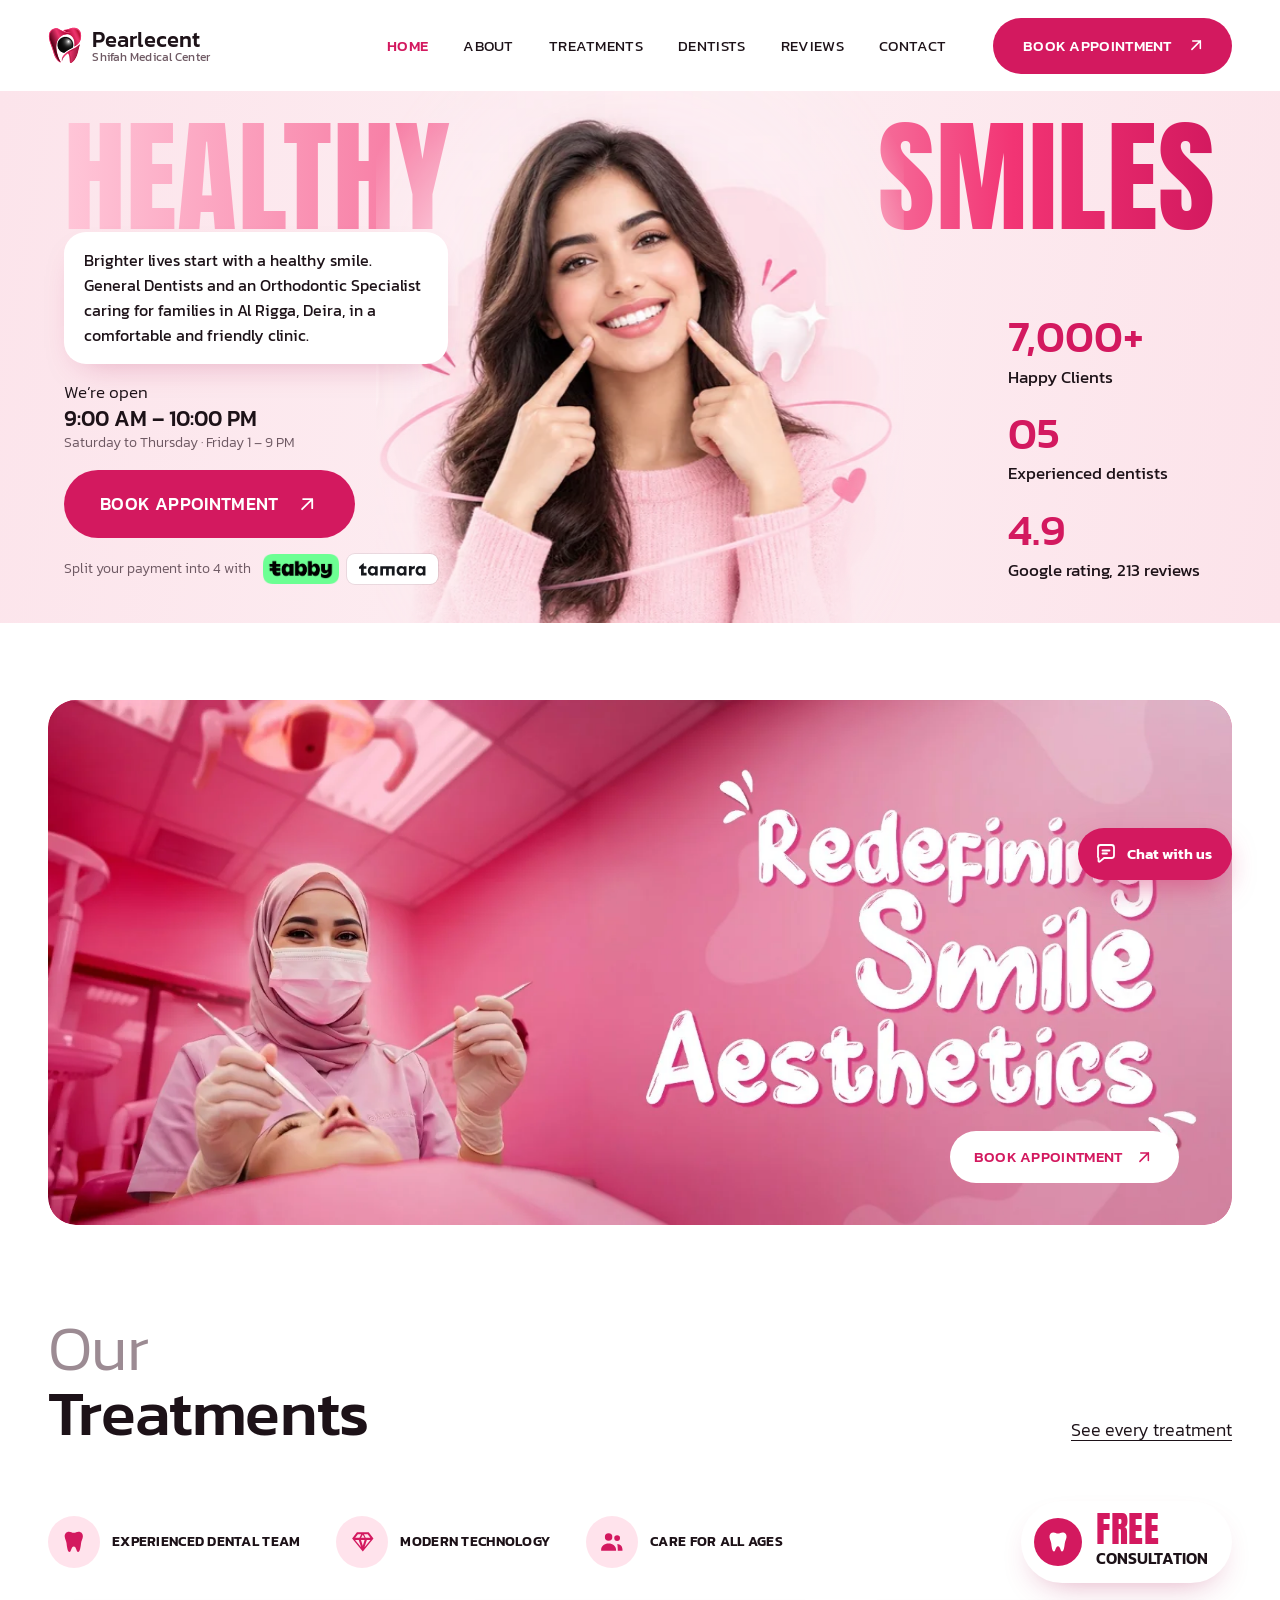
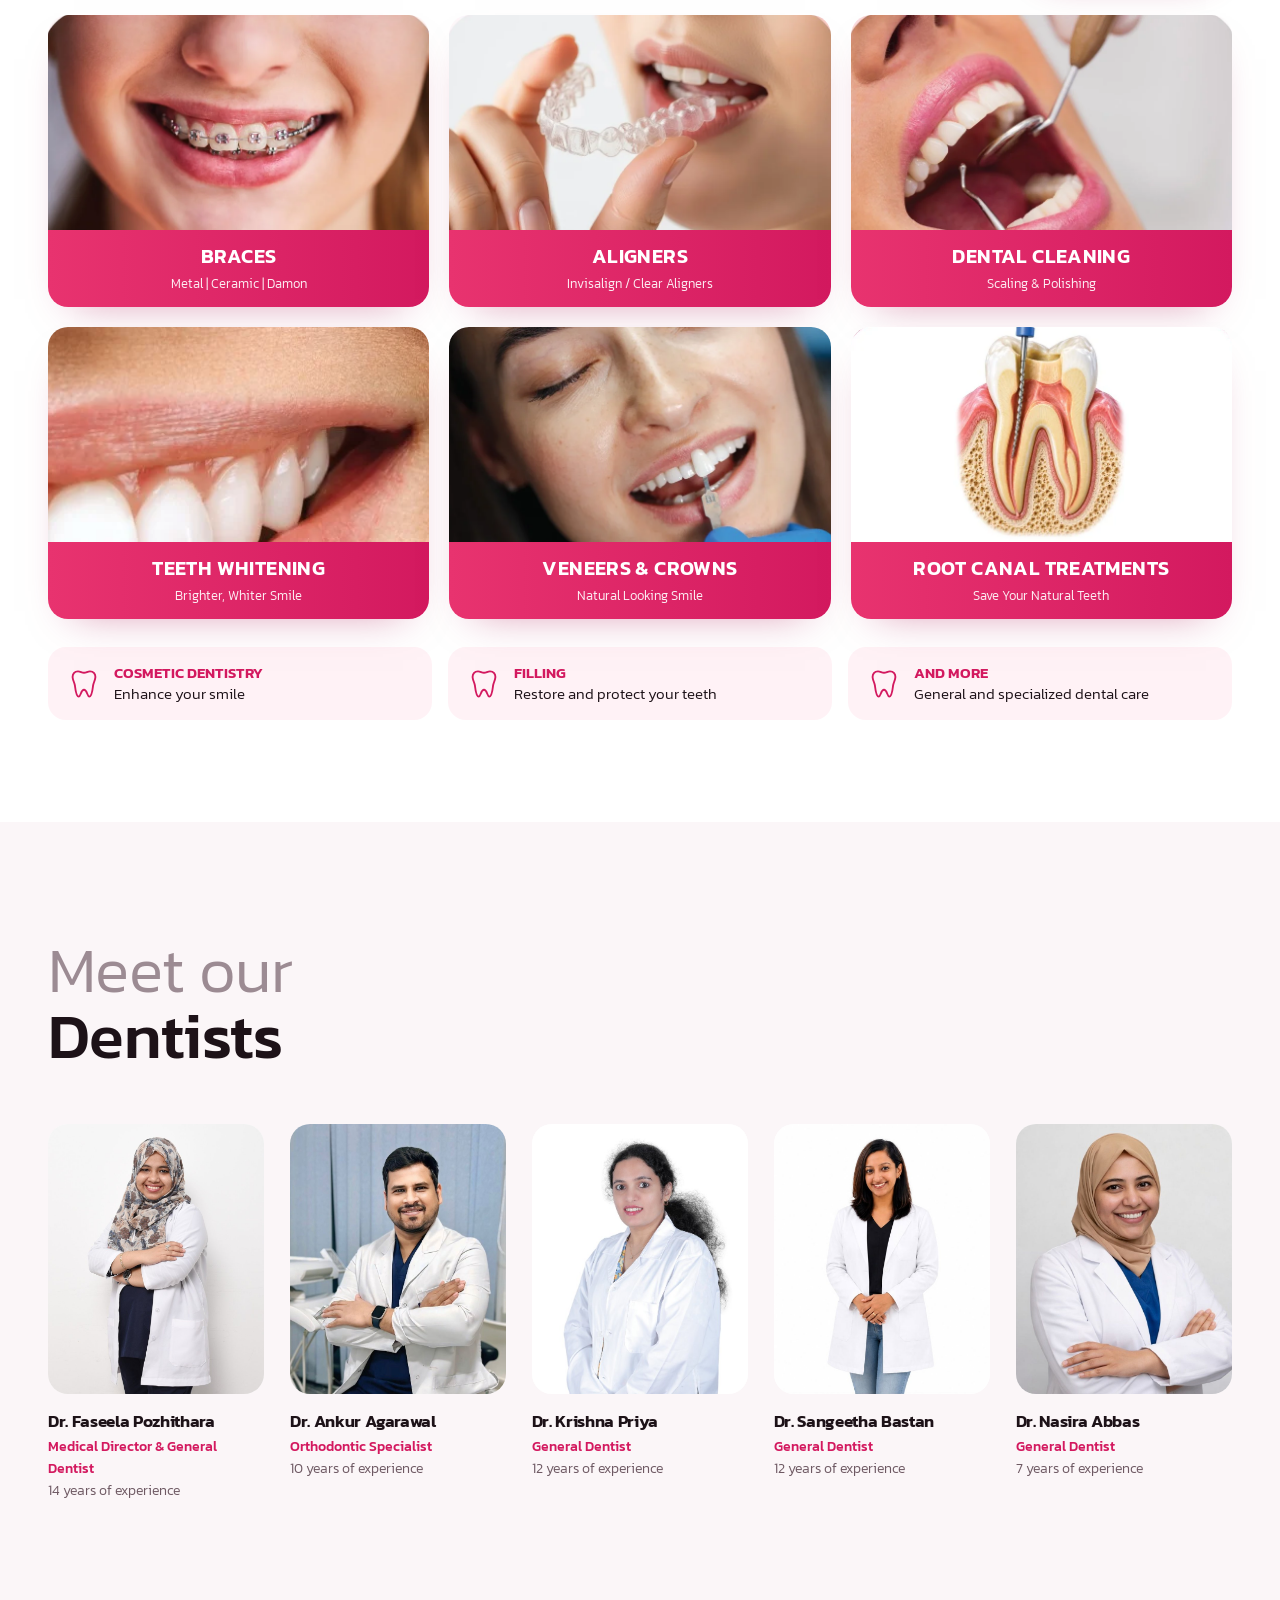
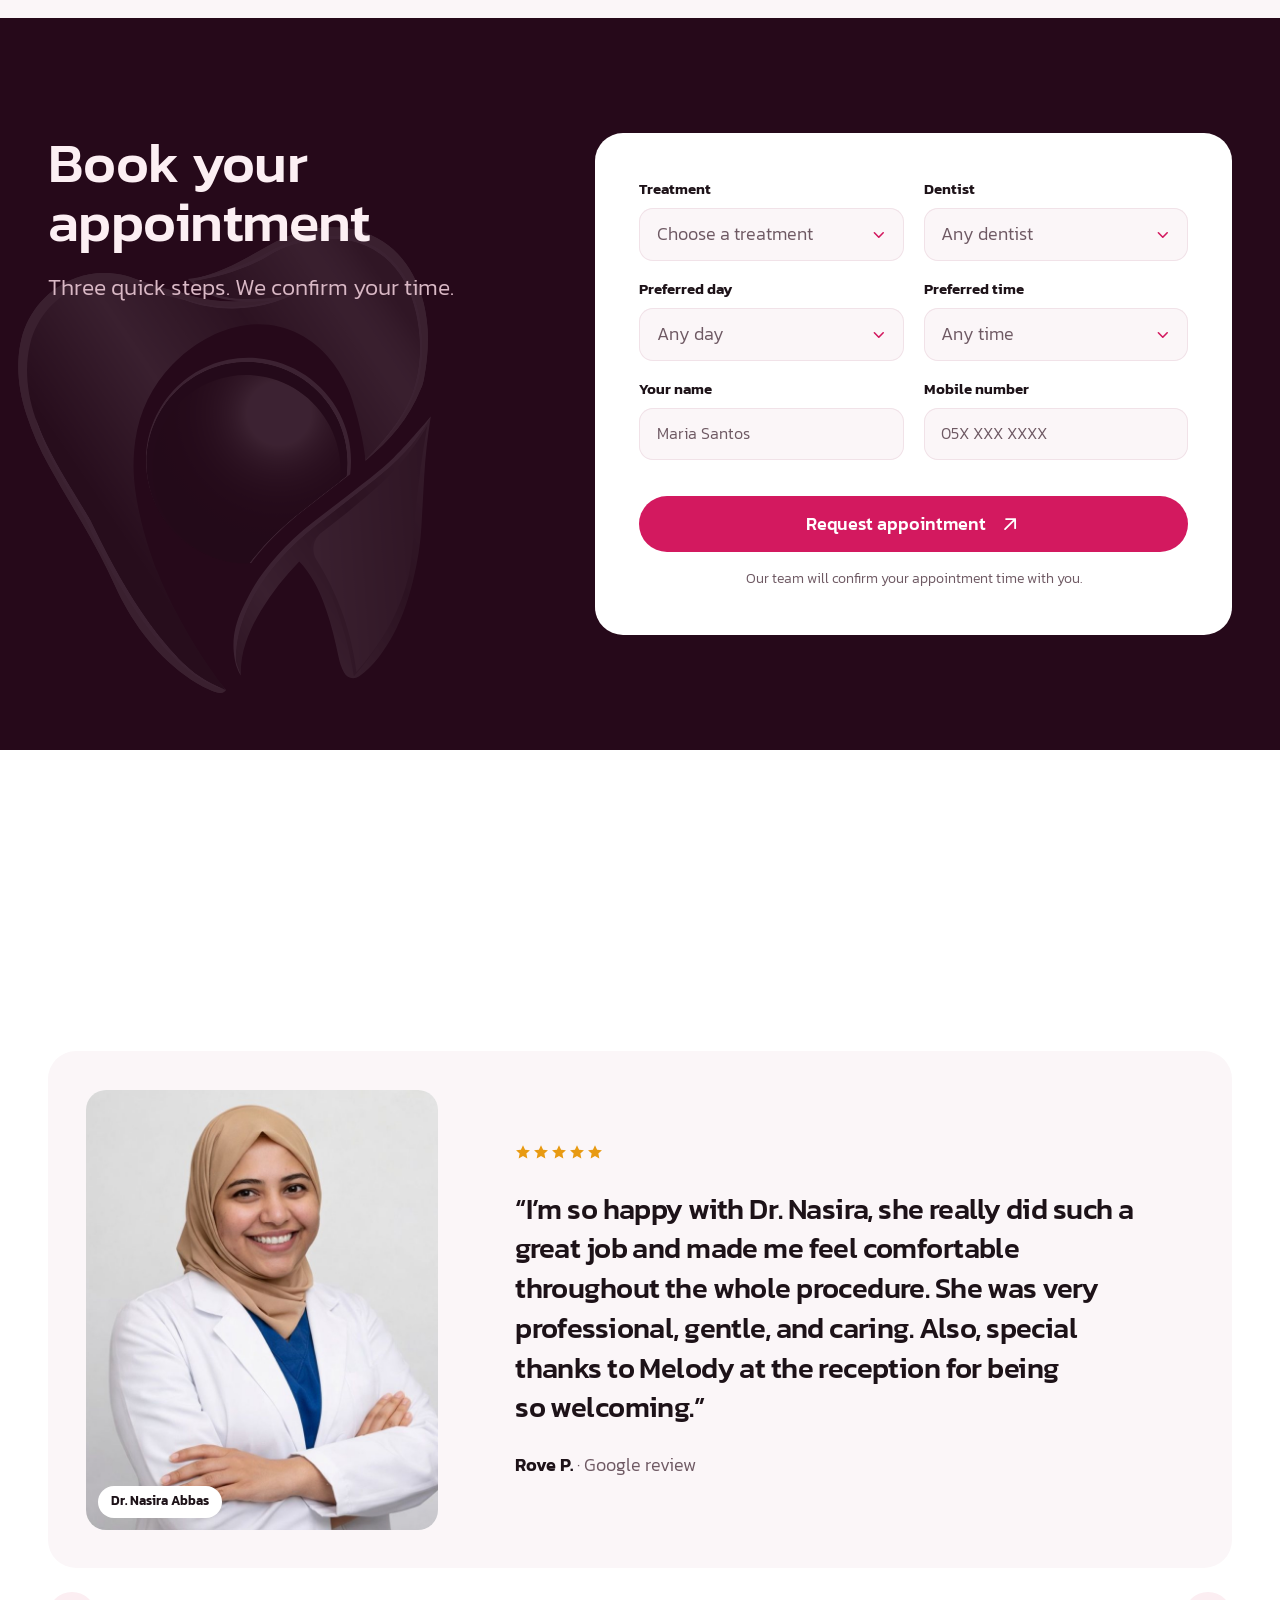
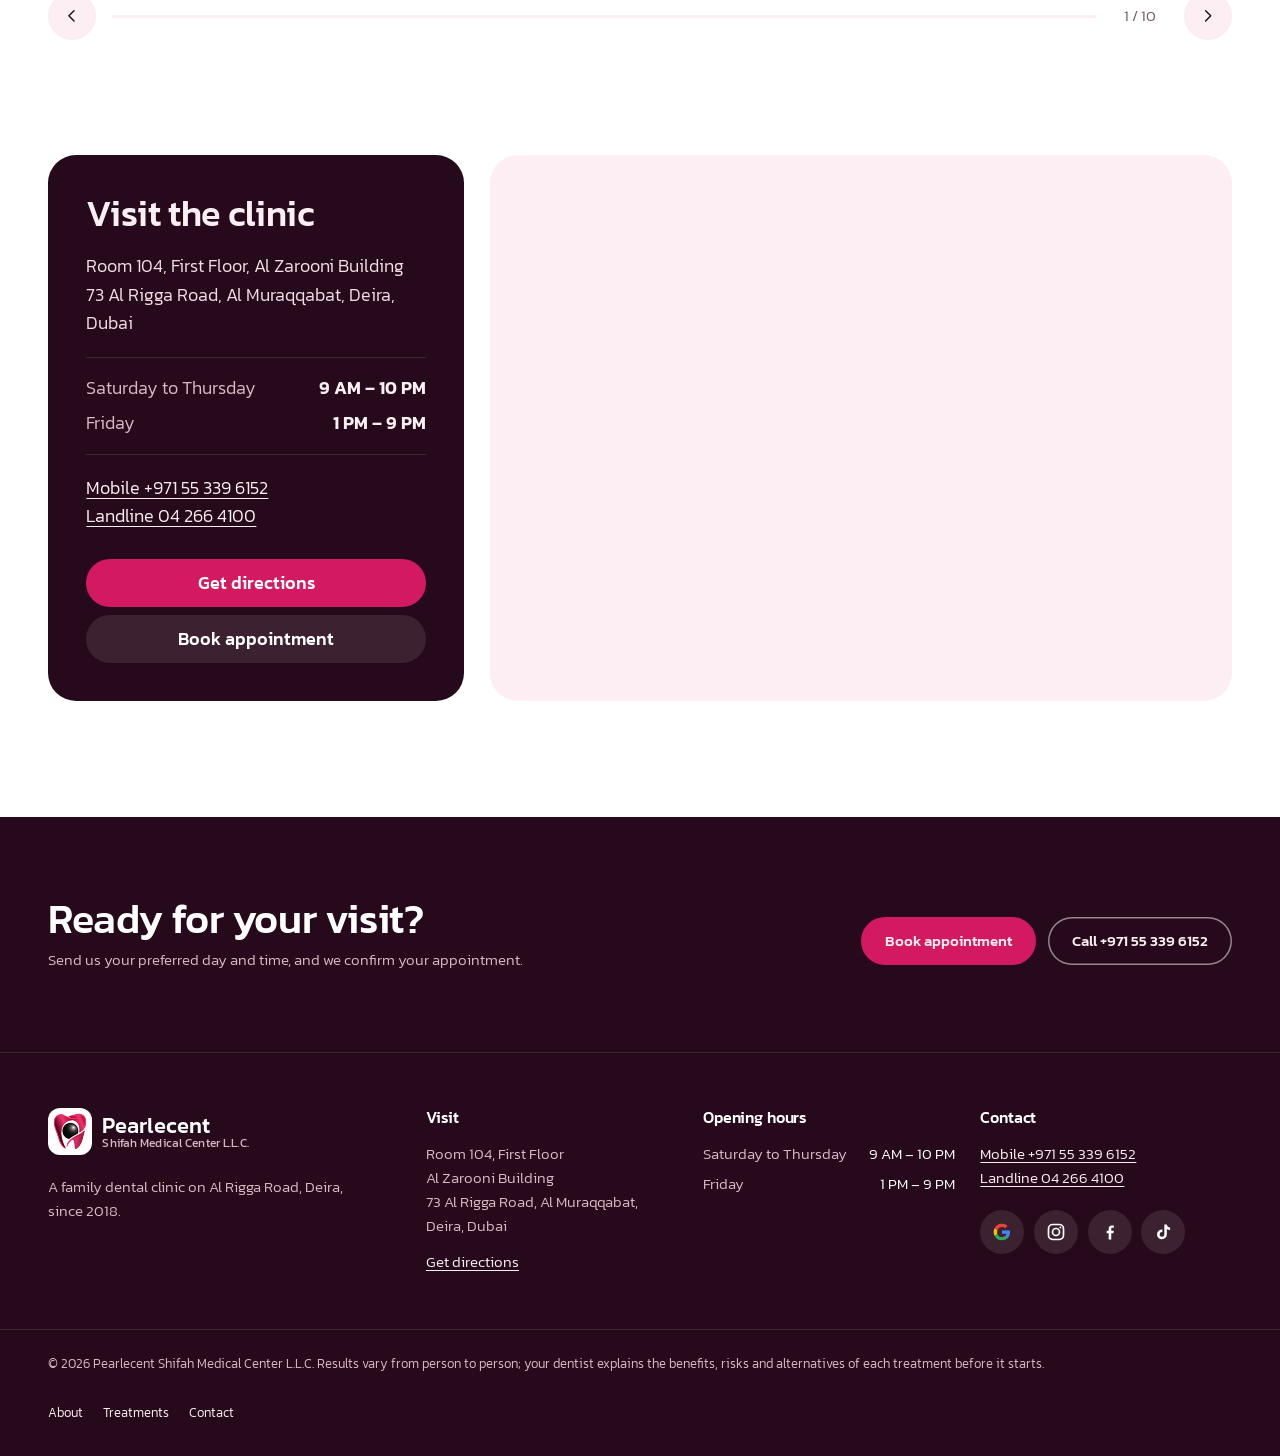
==== commit 21c9400c: "Reviews: replace Dr. Krishna braces review Co-Authored-By: Claude Opus 5.5 <noreply@anthropic.com> C" ====
--- a/index.html
+++ b/index.html
@@ -12,7 +12,7 @@
 <link rel="icon" href="assets/img/mark.svg" type="image/svg+xml">
 <link rel="preload" href="assets/fonts/anton-400.woff2" as="font" type="font/woff2" crossorigin>
 <link rel="preload" href="assets/fonts/kanit-300.woff2" as="font" type="font/woff2" crossorigin>
-<link rel="stylesheet" href="assets/css/site.css?v=21">
+<link rel="stylesheet" href="assets/css/site.css?v=22">
 <script>document.documentElement.classList.add('js')</script>
 <script type="application/ld+json">{"@context":"https://schema.org","@type":"Dentist","name":"Pearlecent Shifah Medical Center L.L.C.","telephone":"+971 55 339 6152","address":{"@type":"PostalAddress","streetAddress":"Room 104, Al Zarooni Building, 73 Al Rigga Road","addressLocality":"Deira, Dubai","addressCountry":"AE"},"geo":{"@type":"GeoCoordinates","latitude":25.2624015,"longitude":55.3266563},"openingHours":["Sa-Th 09:00-22:00","Fr 13:00-21:00"],"sameAs":["https://www.instagram.com/pearlescent_dental","https://www.tiktok.com/@pearlecentshifah"]}</script>
 </head>
@@ -207,7 +207,7 @@
         </li>
         <li class="slide" data-slide aria-roledescription="slide" aria-label="3 of 10">
           <figure class="slide__pic"><img src="assets/img/doctors/krishna.jpg" alt="Dr. Krishna Priya" width="621" height="866" loading="lazy" style="object-position:50% 15%"><figcaption>Dr. Krishna Priya</figcaption></figure>
-          <blockquote class="slide__quote"><span class="stars" aria-label="5 out of 5 stars"><svg viewBox="0 0 20 20" aria-hidden="true"><path d="M10 1.5l2.6 5.6 6.1.7-4.5 4.2 1.2 6-5.4-3-5.4 3 1.2-6L1.3 7.8l6.1-.7z"/></svg><svg viewBox="0 0 20 20" aria-hidden="true"><path d="M10 1.5l2.6 5.6 6.1.7-4.5 4.2 1.2 6-5.4-3-5.4 3 1.2-6L1.3 7.8l6.1-.7z"/></svg><svg viewBox="0 0 20 20" aria-hidden="true"><path d="M10 1.5l2.6 5.6 6.1.7-4.5 4.2 1.2 6-5.4-3-5.4 3 1.2-6L1.3 7.8l6.1-.7z"/></svg><svg viewBox="0 0 20 20" aria-hidden="true"><path d="M10 1.5l2.6 5.6 6.1.7-4.5 4.2 1.2 6-5.4-3-5.4 3 1.2-6L1.3 7.8l6.1-.7z"/></svg><svg viewBox="0 0 20 20" aria-hidden="true"><path d="M10 1.5l2.6 5.6 6.1.7-4.5 4.2 1.2 6-5.4-3-5.4 3 1.2-6L1.3 7.8l6.1-.7z"/></svg></span><p>“We did braces for my son and mine with dentures. From the time of booking, it was so smooth and Melody was so friendly. Amazing as well are the dentists who assisted us, Dr. Krishna and Dr. Faseela.”</p><footer><b>Kristel C.</b> · Google review</footer></blockquote>
+          <blockquote class="slide__quote"><span class="stars" aria-label="5 out of 5 stars"><svg viewBox="0 0 20 20" aria-hidden="true"><path d="M10 1.5l2.6 5.6 6.1.7-4.5 4.2 1.2 6-5.4-3-5.4 3 1.2-6L1.3 7.8l6.1-.7z"/></svg><svg viewBox="0 0 20 20" aria-hidden="true"><path d="M10 1.5l2.6 5.6 6.1.7-4.5 4.2 1.2 6-5.4-3-5.4 3 1.2-6L1.3 7.8l6.1-.7z"/></svg><svg viewBox="0 0 20 20" aria-hidden="true"><path d="M10 1.5l2.6 5.6 6.1.7-4.5 4.2 1.2 6-5.4-3-5.4 3 1.2-6L1.3 7.8l6.1-.7z"/></svg><svg viewBox="0 0 20 20" aria-hidden="true"><path d="M10 1.5l2.6 5.6 6.1.7-4.5 4.2 1.2 6-5.4-3-5.4 3 1.2-6L1.3 7.8l6.1-.7z"/></svg><svg viewBox="0 0 20 20" aria-hidden="true"><path d="M10 1.5l2.6 5.6 6.1.7-4.5 4.2 1.2 6-5.4-3-5.4 3 1.2-6L1.3 7.8l6.1-.7z"/></svg></span><p>“Excellent experience overall. She is very gentle and makes the entire procedure comfortable. Highly recommended, Doctor Krishna!”</p><footer><b>Bernadeth A.</b> · Google review</footer></blockquote>
         </li>
         <li class="slide" data-slide aria-roledescription="slide" aria-label="4 of 10">
           <figure class="slide__pic"><img src="assets/img/doctors/ankur.jpg" alt="Dr. Ankur Agarawal" width="731" height="1200" loading="lazy" style="object-position:50% 18%"><figcaption>Dr. Ankur Agarawal</figcaption></figure>
@@ -280,6 +280,6 @@
     <p><a href="about.html">About</a><a href="treatments.html">Treatments</a><a href="index.html#visit">Contact</a></p></div>
 </footer>
 <a class="wa-float" href="https://wa.me/971553396152" target="_blank" rel="noopener" data-wa-float aria-label="Chat with Pearlecent"><svg viewBox="0 0 24 24" aria-hidden="true"><path d="M4 5.5A2.5 2.5 0 0 1 6.5 3h11A2.5 2.5 0 0 1 20 5.5v8a2.5 2.5 0 0 1-2.5 2.5H10l-4.2 3.6c-.5.4-1.3.1-1.3-.6V16A2.5 2.5 0 0 1 4 13.5z" fill="none" stroke="currentColor" stroke-width="1.8" stroke-linejoin="round"/><path d="M8.5 8.5h7M8.5 11.5h4.5" stroke="currentColor" stroke-width="1.8" stroke-linecap="round"/></svg><span>Chat with us</span></a>
-<script src="assets/js/site.js?v=21" defer></script>
+<script src="assets/js/site.js?v=22" defer></script>
 </body>
 </html>
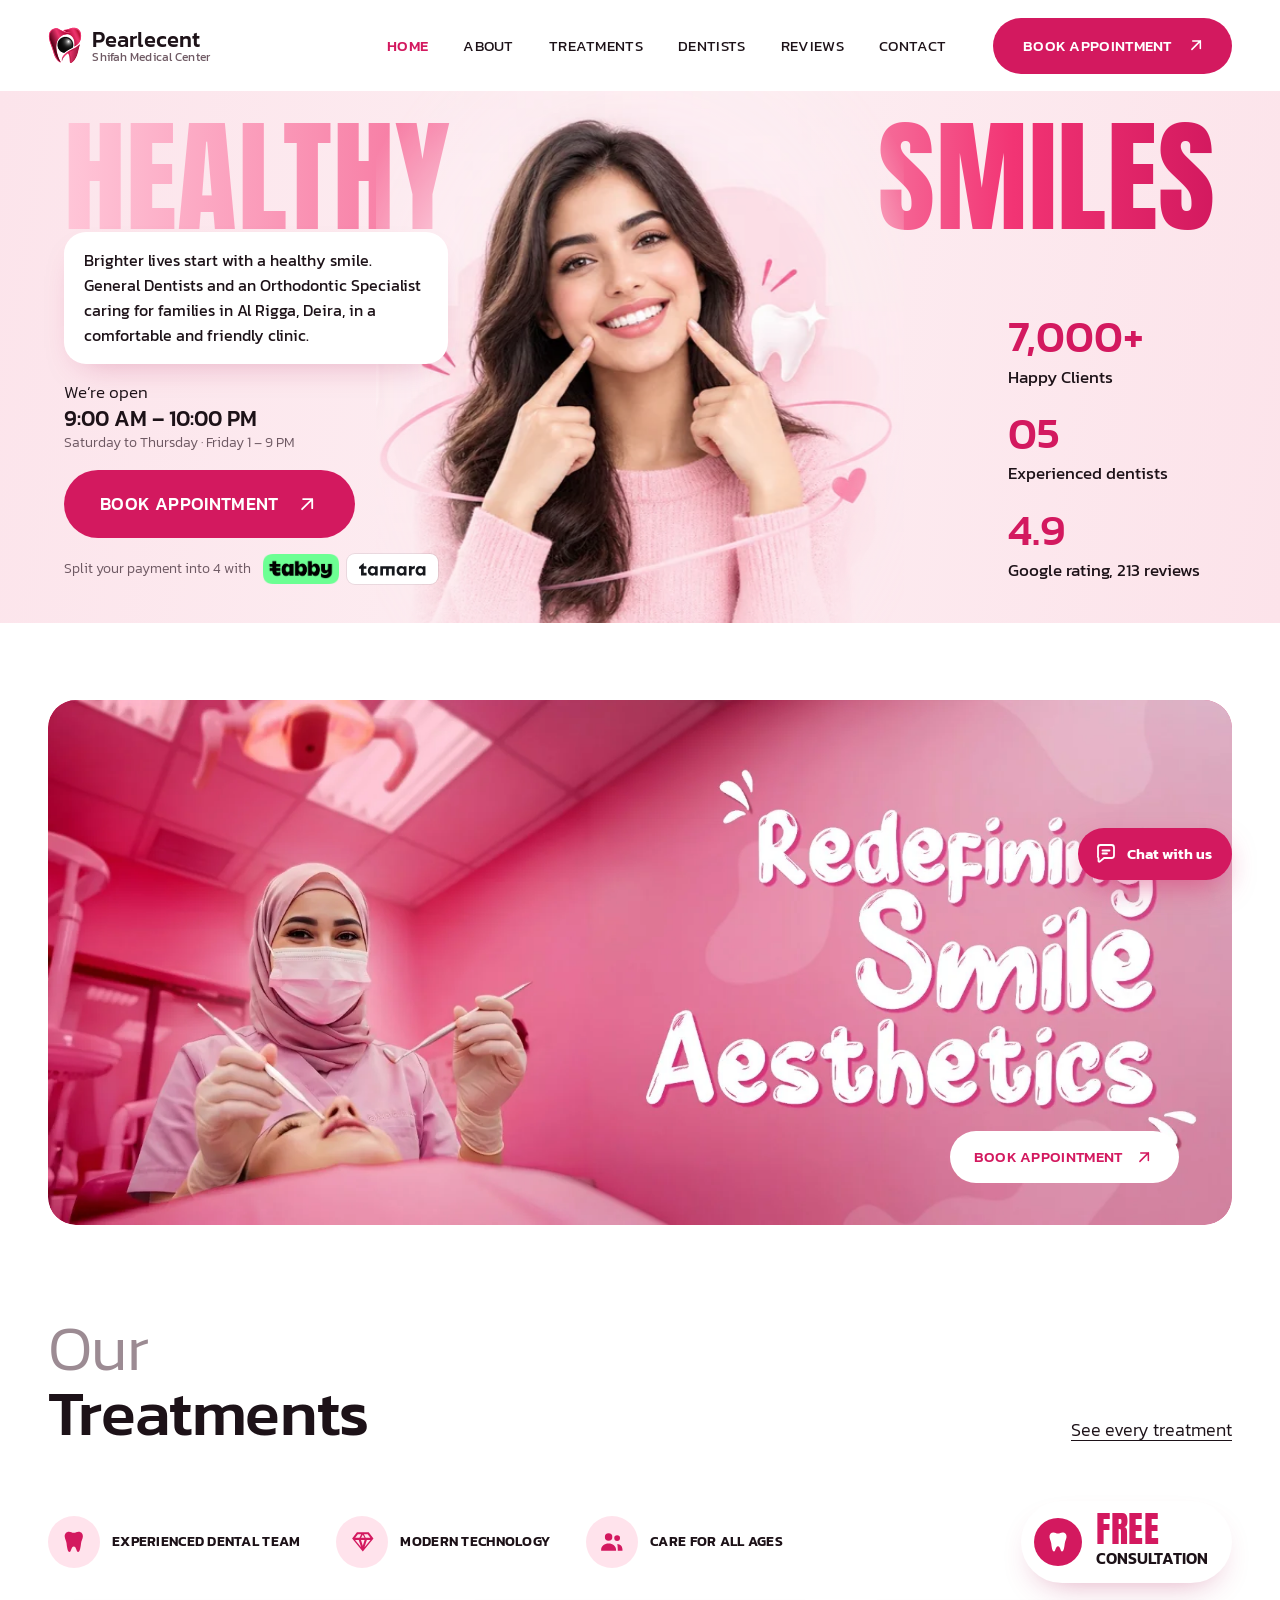
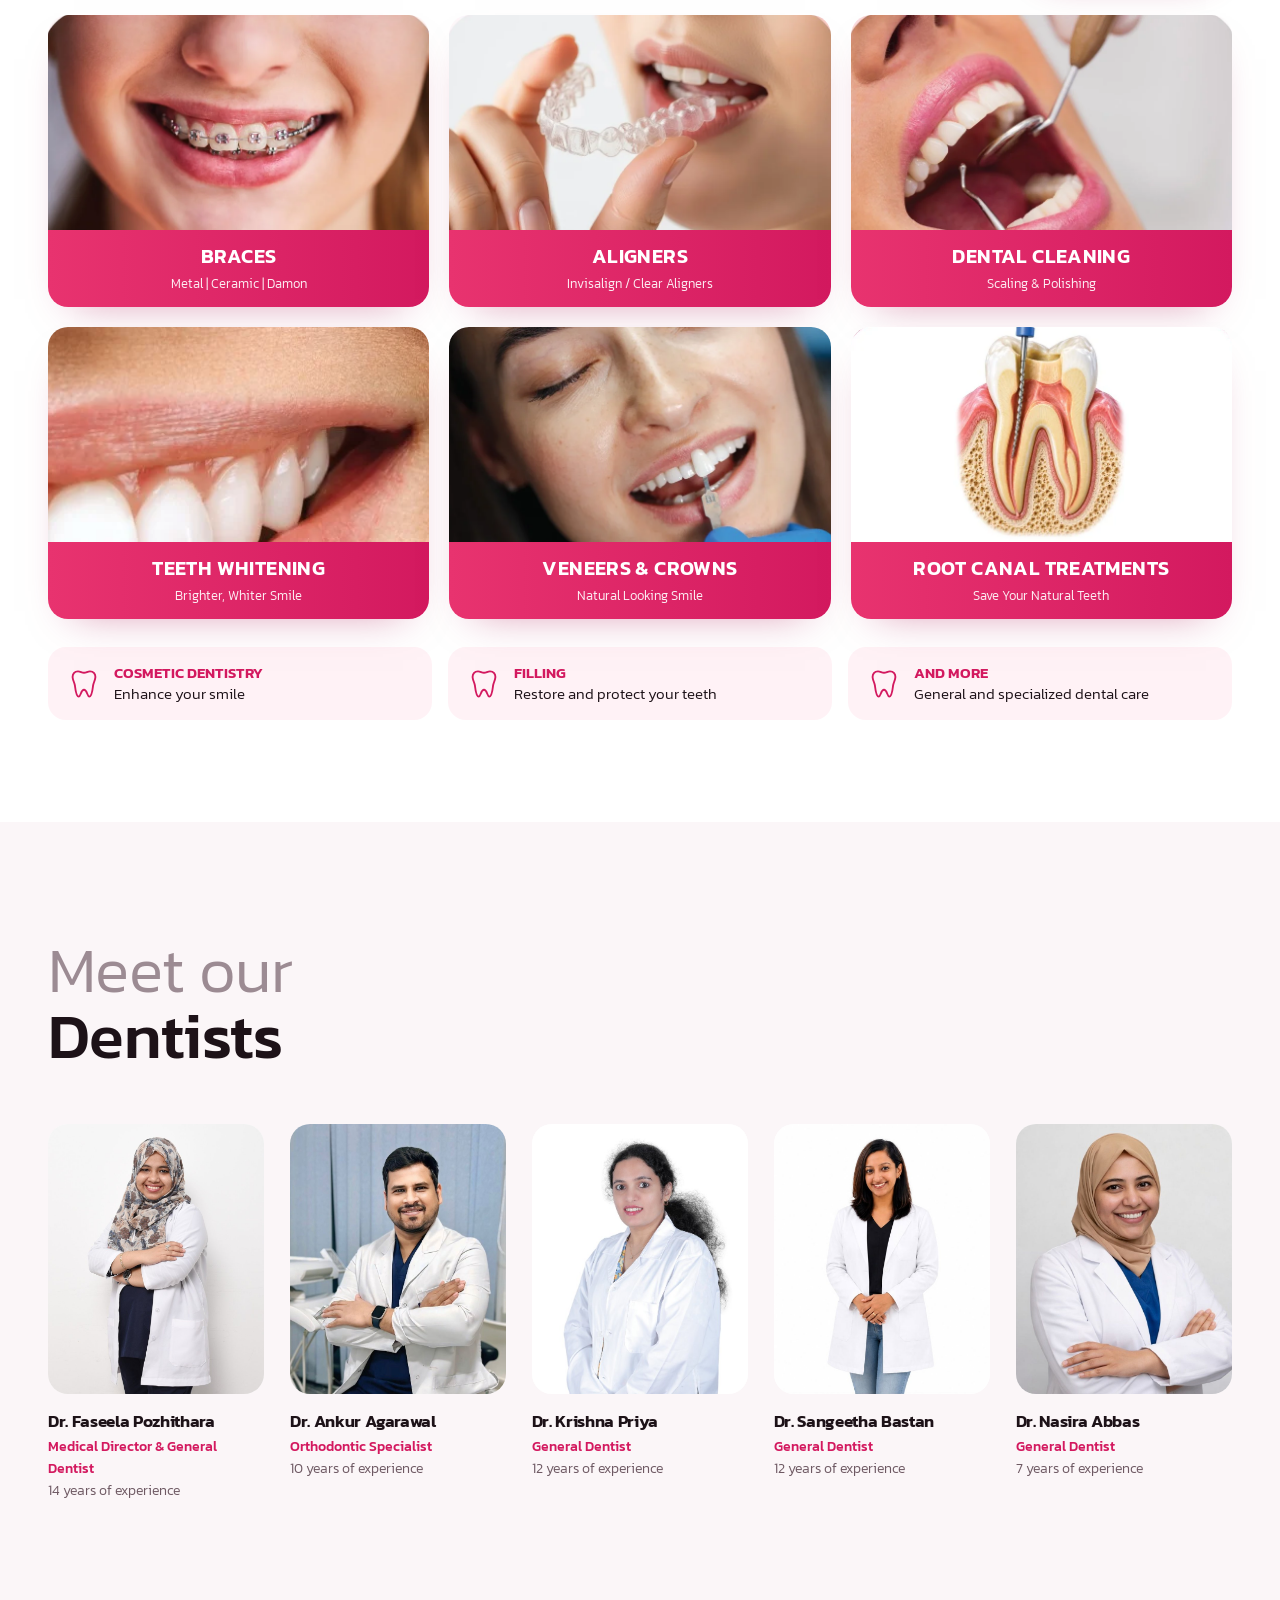
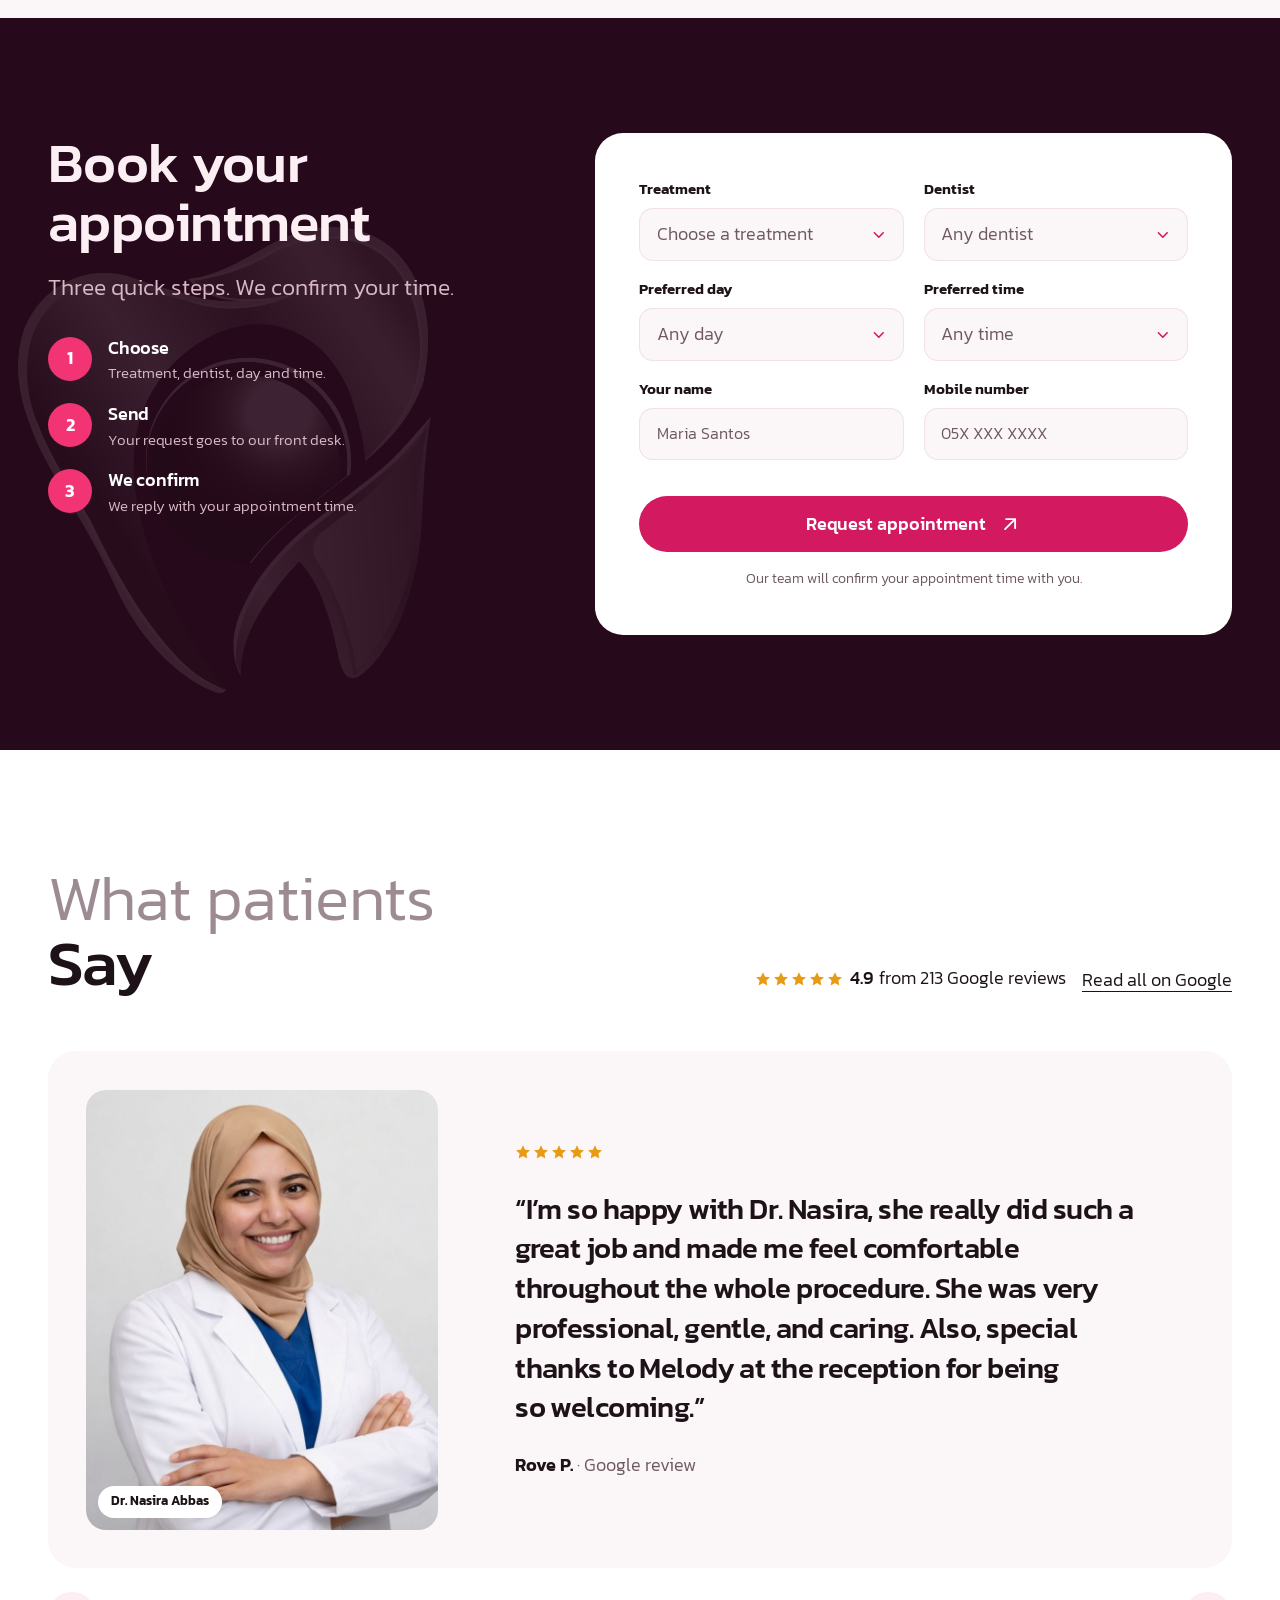
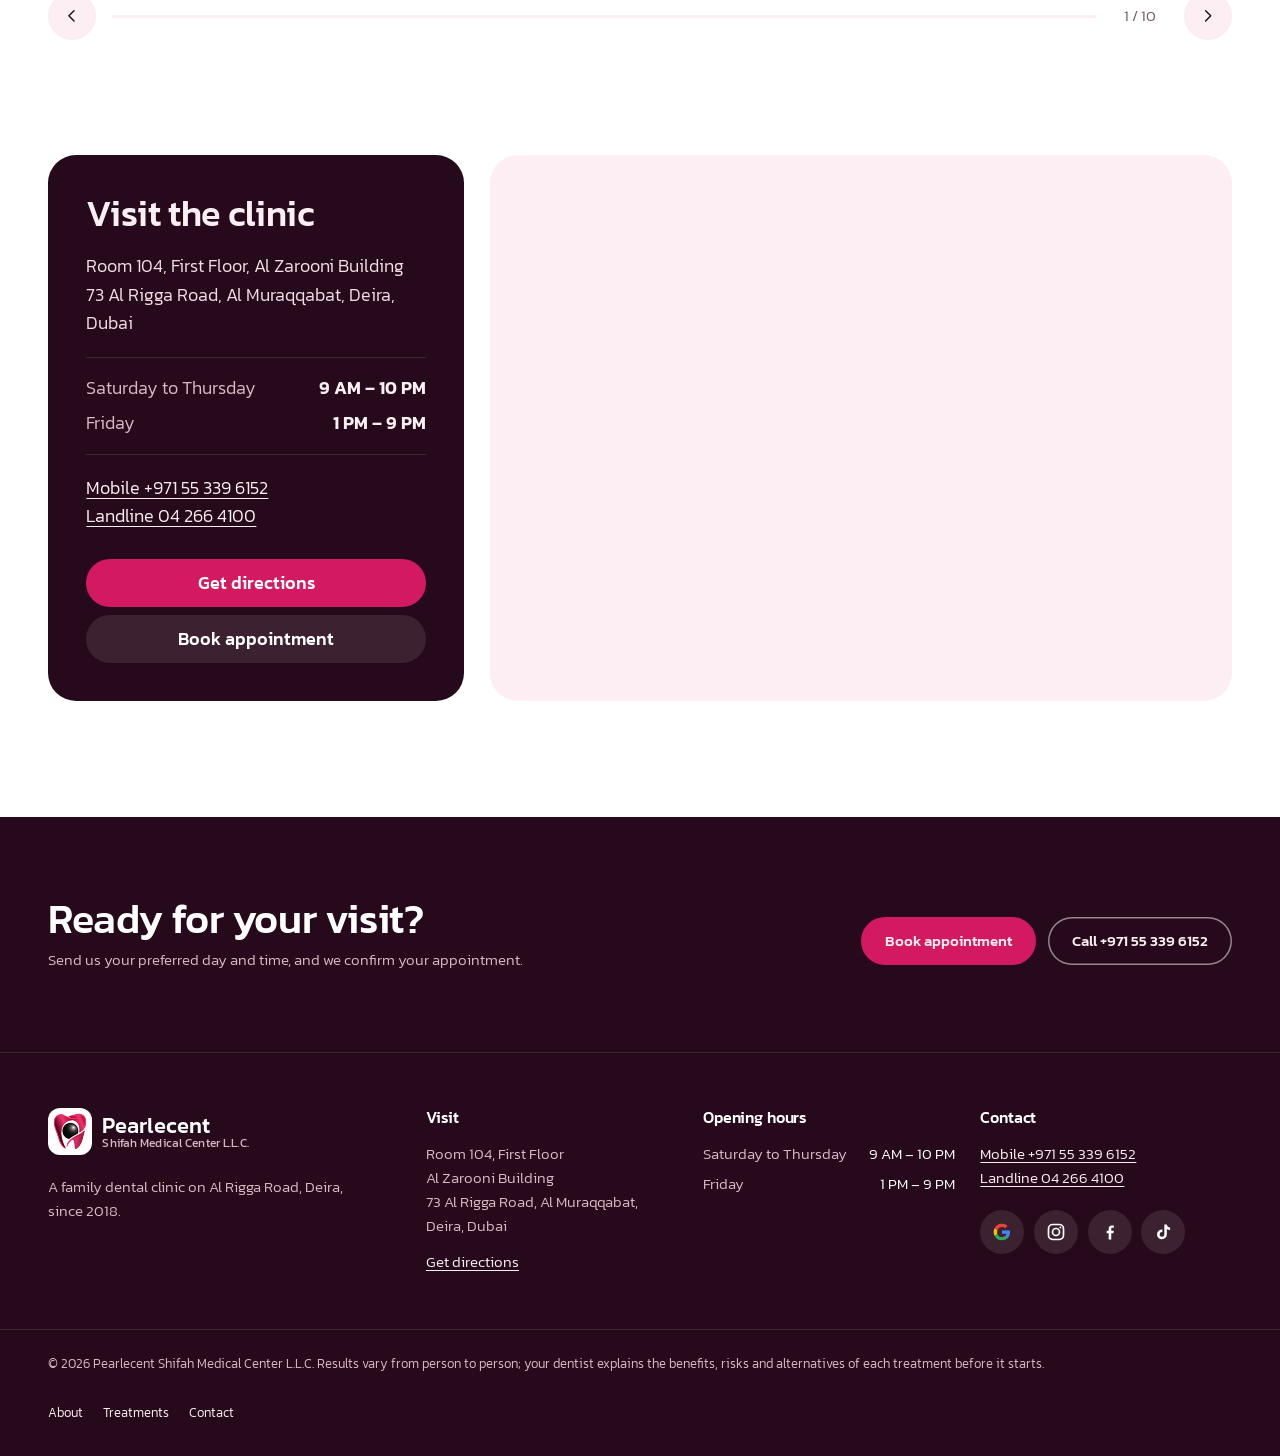
==== commit 126e0126: "About: Experienced dentists heading Co-Authored-By: Claude Opus 5.5 <noreply@anthropic.com> Claude-S" ====
--- a/index.html
+++ b/index.html
@@ -12,7 +12,7 @@
 <link rel="icon" href="assets/img/mark.svg" type="image/svg+xml">
 <link rel="preload" href="assets/fonts/anton-400.woff2" as="font" type="font/woff2" crossorigin>
 <link rel="preload" href="assets/fonts/kanit-300.woff2" as="font" type="font/woff2" crossorigin>
-<link rel="stylesheet" href="assets/css/site.css?v=22">
+<link rel="stylesheet" href="assets/css/site.css?v=23">
 <script>document.documentElement.classList.add('js')</script>
 <script type="application/ld+json">{"@context":"https://schema.org","@type":"Dentist","name":"Pearlecent Shifah Medical Center L.L.C.","telephone":"+971 55 339 6152","address":{"@type":"PostalAddress","streetAddress":"Room 104, Al Zarooni Building, 73 Al Rigga Road","addressLocality":"Deira, Dubai","addressCountry":"AE"},"geo":{"@type":"GeoCoordinates","latitude":25.2624015,"longitude":55.3266563},"openingHours":["Sa-Th 09:00-22:00","Fr 13:00-21:00"],"sameAs":["https://www.instagram.com/pearlescent_dental","https://www.tiktok.com/@pearlecentshifah"]}</script>
 </head>
@@ -280,6 +280,6 @@
     <p><a href="about.html">About</a><a href="treatments.html">Treatments</a><a href="index.html#visit">Contact</a></p></div>
 </footer>
 <a class="wa-float" href="https://wa.me/971553396152" target="_blank" rel="noopener" data-wa-float aria-label="Chat with Pearlecent"><svg viewBox="0 0 24 24" aria-hidden="true"><path d="M4 5.5A2.5 2.5 0 0 1 6.5 3h11A2.5 2.5 0 0 1 20 5.5v8a2.5 2.5 0 0 1-2.5 2.5H10l-4.2 3.6c-.5.4-1.3.1-1.3-.6V16A2.5 2.5 0 0 1 4 13.5z" fill="none" stroke="currentColor" stroke-width="1.8" stroke-linejoin="round"/><path d="M8.5 8.5h7M8.5 11.5h4.5" stroke="currentColor" stroke-width="1.8" stroke-linecap="round"/></svg><span>Chat with us</span></a>
-<script src="assets/js/site.js?v=22" defer></script>
+<script src="assets/js/site.js?v=23" defer></script>
 </body>
 </html>
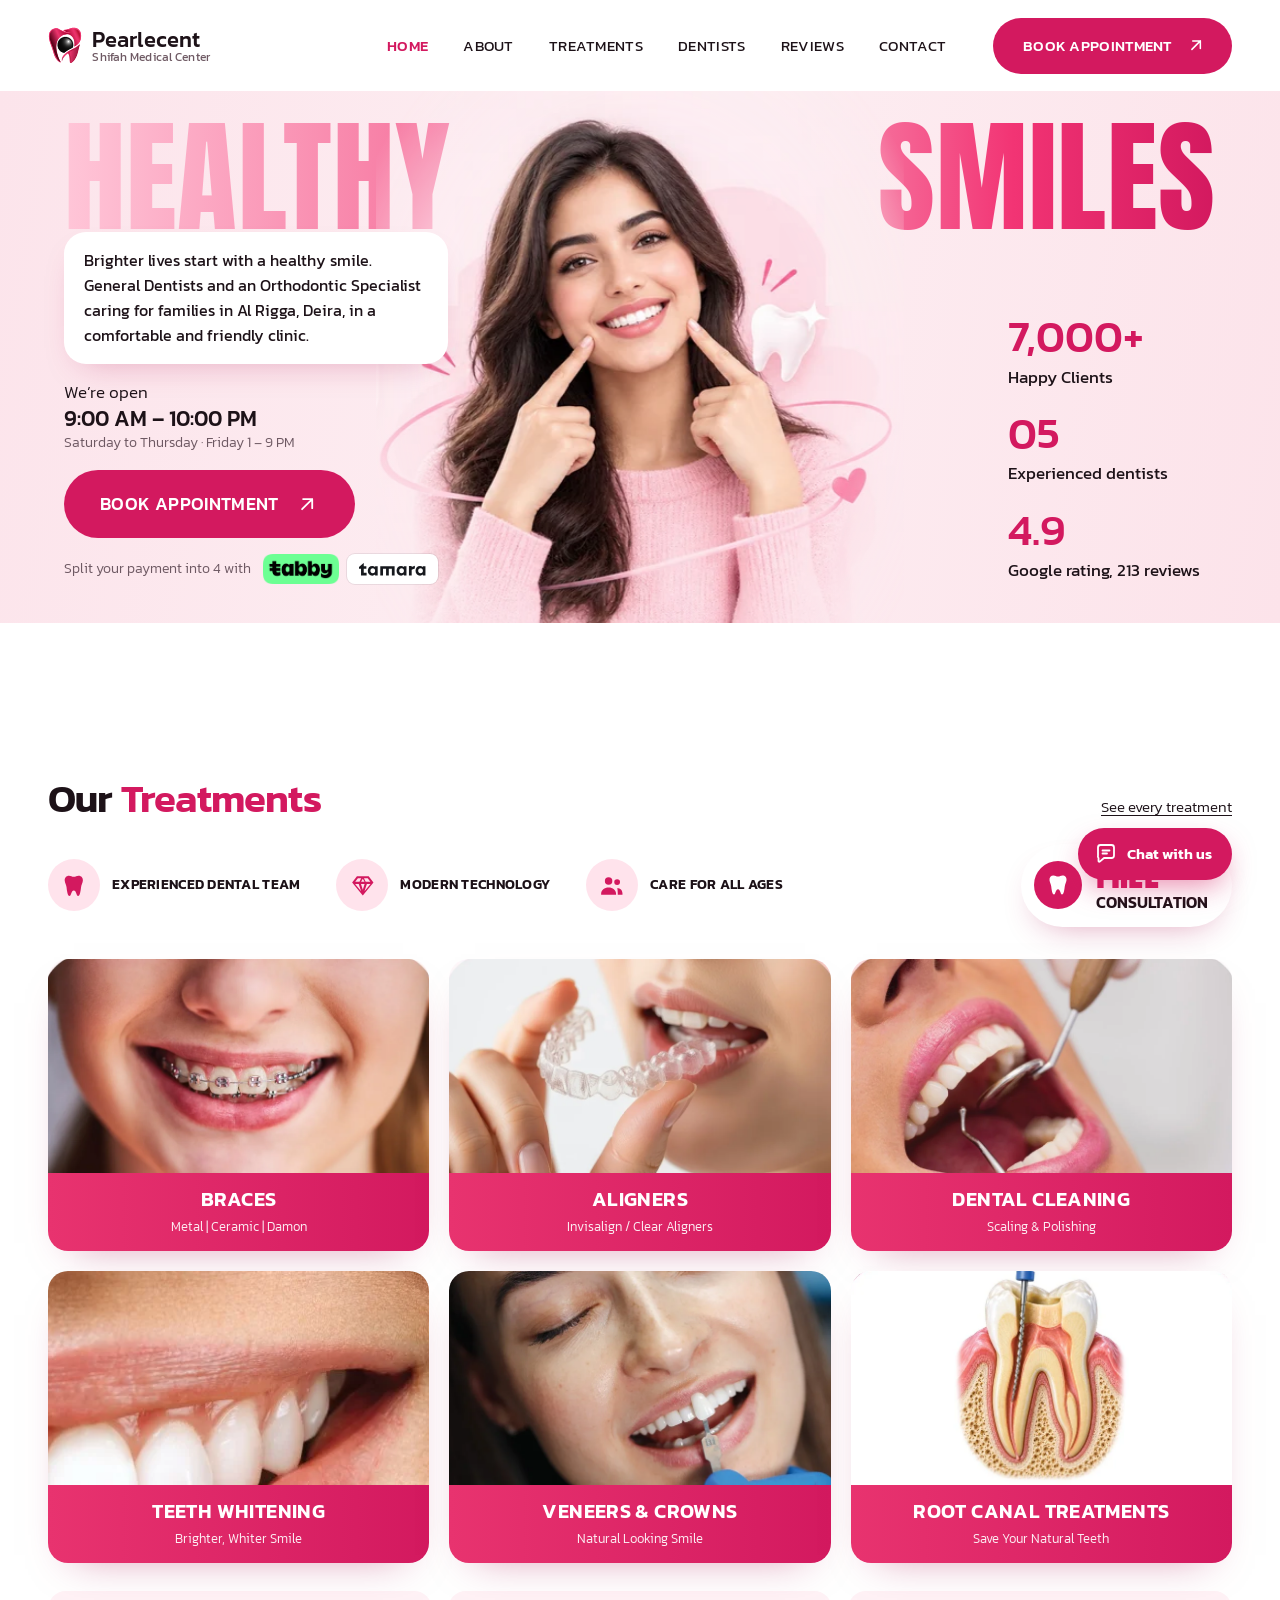
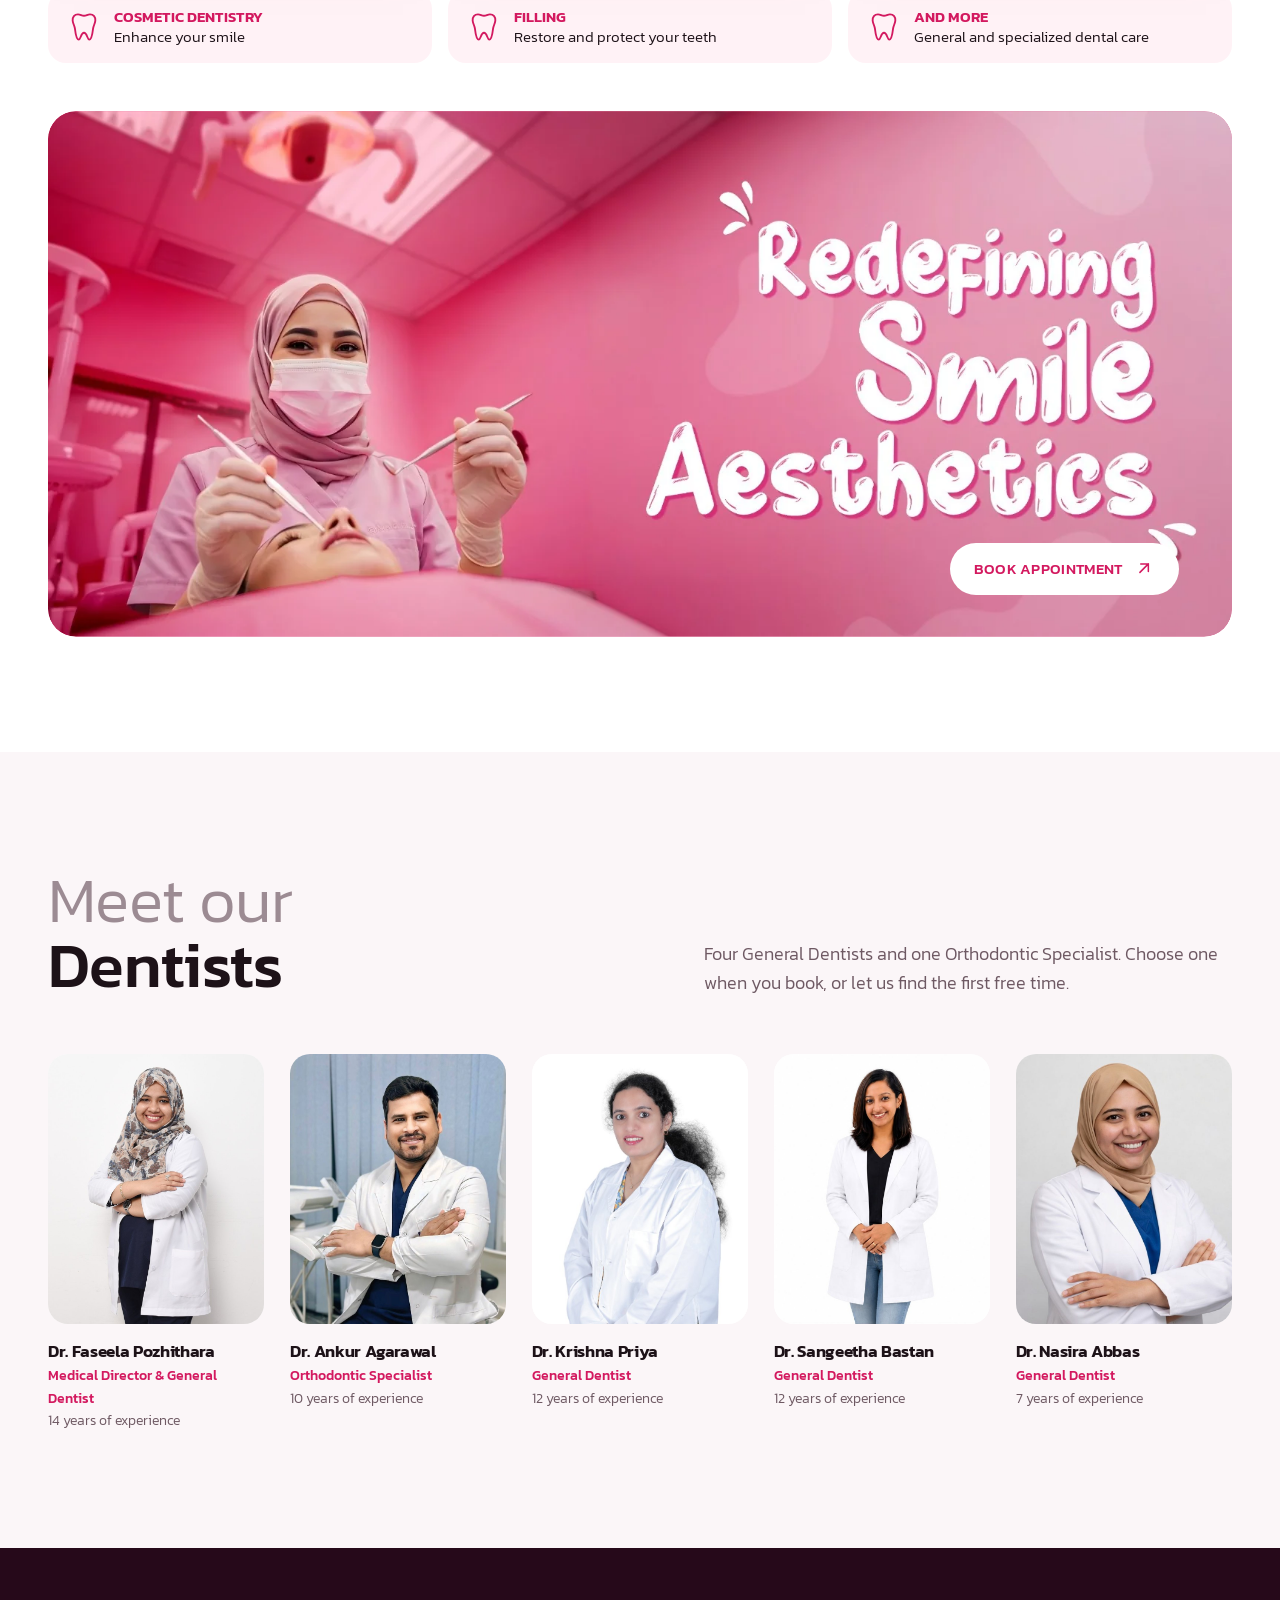
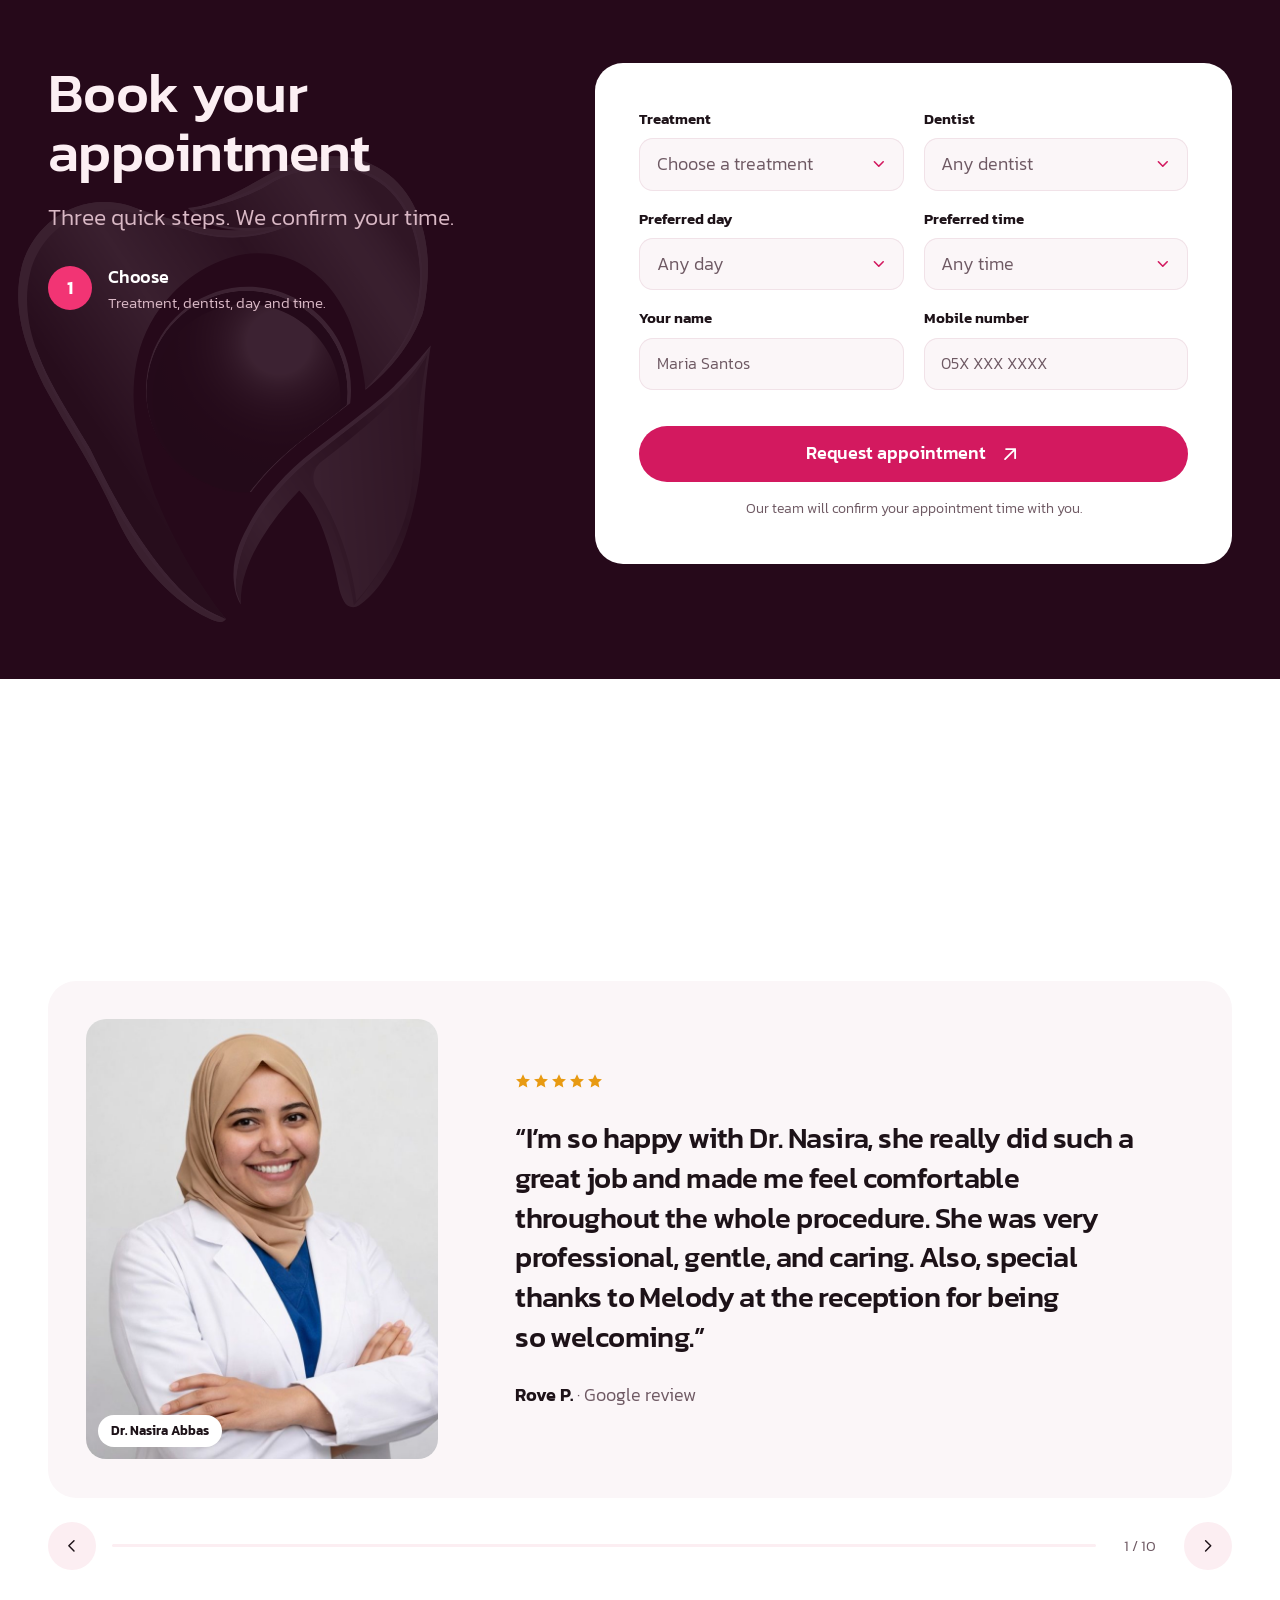
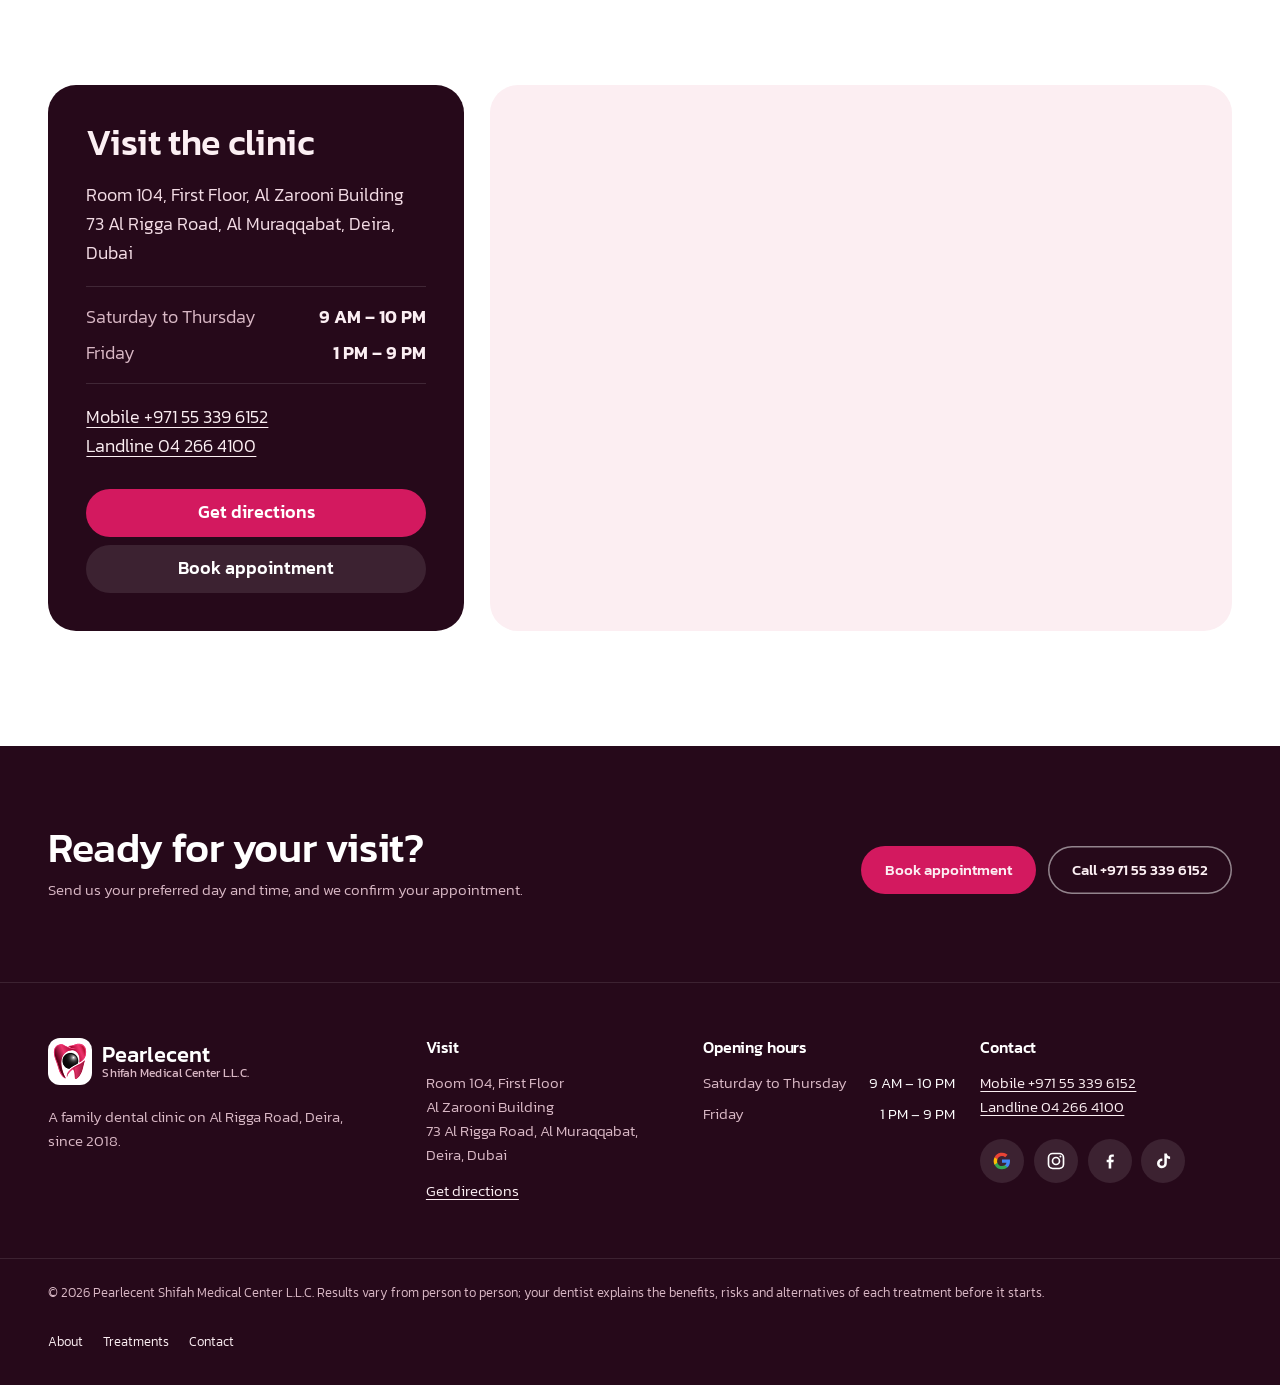
==== commit 4fe0c1f2: "Home: treatments before banner strip, compact heading Co-Authored-By: Claude Opus 5.5 <noreply@anthr" ====
--- a/index.html
+++ b/index.html
@@ -12,7 +12,7 @@
 <link rel="icon" href="assets/img/mark.svg" type="image/svg+xml">
 <link rel="preload" href="assets/fonts/anton-400.woff2" as="font" type="font/woff2" crossorigin>
 <link rel="preload" href="assets/fonts/kanit-300.woff2" as="font" type="font/woff2" crossorigin>
-<link rel="stylesheet" href="assets/css/site.css?v=23">
+<link rel="stylesheet" href="assets/css/site.css?v=24">
 <script>document.documentElement.classList.add('js')</script>
 <script type="application/ld+json">{"@context":"https://schema.org","@type":"Dentist","name":"Pearlecent Shifah Medical Center L.L.C.","telephone":"+971 55 339 6152","address":{"@type":"PostalAddress","streetAddress":"Room 104, Al Zarooni Building, 73 Al Rigga Road","addressLocality":"Deira, Dubai","addressCountry":"AE"},"geo":{"@type":"GeoCoordinates","latitude":25.2624015,"longitude":55.3266563},"openingHours":["Sa-Th 09:00-22:00","Fr 13:00-21:00"],"sameAs":["https://www.instagram.com/pearlescent_dental","https://www.tiktok.com/@pearlecentshifah"]}</script>
 </head>
@@ -64,17 +64,10 @@
   </div>
 </section>
 
-<section class="band" aria-label="Redefining smile aesthetics">
-  <div class="wrap"><a class="banner shutter" href="#book" data-reveal aria-label="Redefining smile aesthetics. Book an appointment">
-    <picture><source type="image/webp" srcset="assets/img/clinic/banner-800.webp 800w, assets/img/clinic/banner-1600.webp 1600w" sizes="(max-width: 82em) 94vw, 1248px"><img src="assets/img/clinic/banner-1600.jpg" srcset="assets/img/clinic/banner-800.jpg 800w, assets/img/clinic/banner-1600.jpg 1600w" sizes="(max-width: 82em) 94vw, 1248px" alt="Redefining smile aesthetics: a Pearlecent dentist at work in a pink treatment room" width="1600" height="710" decoding="async"></picture>
-    <span class="banner__cta">Book appointment<svg class="arr" viewBox="0 0 24 24" aria-hidden="true"><path d="M7 17 17 7M8 7h9v9"/></svg></span>
-  </a></div>
-</section>
-
 <section class="cats" aria-labelledby="cats-h">
   <div class="wrap">
     <div class="sec-head">
-      <h2 id="cats-h" data-reveal class="h2t"><span>Our</span> Treatments</h2>
+      <h2 id="cats-h" data-reveal class="cats__h">Our <em>Treatments</em></h2>
       <p data-reveal><a class="link-u" href="treatments.html">See every treatment</a></p>
     </div>
     <div class="cats__top">
@@ -117,6 +110,13 @@
       <li><a href="treatments.html#other"><span class="cats__mi"><svg viewBox="0 0 24 24" aria-hidden="true"><path d="M7.5 2.5c-2.6 0-4.3 2-4 4.8.3 2.4 1.4 3.6 1.7 6 .4 3.4 1 8.2 2.8 8.2 1.6 0 1.6-5.2 4-5.2s2.4 5.2 4 5.2c1.8 0 2.4-4.8 2.8-8.2.3-2.4 1.4-3.6 1.7-6 .3-2.8-1.4-4.8-4-4.8-1.9 0-2.7 1.1-4.5 1.1S9.4 2.5 7.5 2.5Z"/></svg></span><span><b>And more</b>General and specialized dental care</span></a></li>
     </ul>
   </div>
+</section>
+
+<section class="band" aria-label="Redefining smile aesthetics">
+  <div class="wrap"><a class="banner shutter" href="#book" data-reveal aria-label="Redefining smile aesthetics. Book an appointment">
+    <picture><source type="image/webp" srcset="assets/img/clinic/banner-800.webp 800w, assets/img/clinic/banner-1600.webp 1600w" sizes="(max-width: 82em) 94vw, 1248px"><img src="assets/img/clinic/banner-1600.jpg" srcset="assets/img/clinic/banner-800.jpg 800w, assets/img/clinic/banner-1600.jpg 1600w" sizes="(max-width: 82em) 94vw, 1248px" alt="Redefining smile aesthetics: a Pearlecent dentist at work in a pink treatment room" width="1600" height="710" decoding="async"></picture>
+    <span class="banner__cta">Book appointment<svg class="arr" viewBox="0 0 24 24" aria-hidden="true"><path d="M7 17 17 7M8 7h9v9"/></svg></span>
+  </a></div>
 </section>
 
 <section class="docs" id="dentists" aria-labelledby="docs-h">
@@ -280,6 +280,6 @@
     <p><a href="about.html">About</a><a href="treatments.html">Treatments</a><a href="index.html#visit">Contact</a></p></div>
 </footer>
 <a class="wa-float" href="https://wa.me/971553396152" target="_blank" rel="noopener" data-wa-float aria-label="Chat with Pearlecent"><svg viewBox="0 0 24 24" aria-hidden="true"><path d="M4 5.5A2.5 2.5 0 0 1 6.5 3h11A2.5 2.5 0 0 1 20 5.5v8a2.5 2.5 0 0 1-2.5 2.5H10l-4.2 3.6c-.5.4-1.3.1-1.3-.6V16A2.5 2.5 0 0 1 4 13.5z" fill="none" stroke="currentColor" stroke-width="1.8" stroke-linejoin="round"/><path d="M8.5 8.5h7M8.5 11.5h4.5" stroke="currentColor" stroke-width="1.8" stroke-linecap="round"/></svg><span>Chat with us</span></a>
-<script src="assets/js/site.js?v=23" defer></script>
+<script src="assets/js/site.js?v=24" defer></script>
 </body>
 </html>
--- a/assets/css/site.css
+++ b/assets/css/site.css
@@ -866,3 +866,17 @@
   .pk__head { display: none; }
   .pk__list { padding: .4rem; }
 }
+
+/* v17: treatments first, compact heading, banner strip below */
+.cats { padding-top: clamp(3rem, 6vw, 5rem); padding-bottom: clamp(2rem, 4vw, 3rem); }
+.cats .sec-head { display: flex; align-items: baseline; justify-content: space-between; gap: 1rem; margin-bottom: 1.5rem; }
+.cats__h { font-size: clamp(1.75rem, 1.3rem + 1.6vw, 2.5rem); font-weight: 600; letter-spacing: -0.02em; line-height: 1.1; color: var(--ink); }
+.cats__h em { font-style: normal; color: var(--accent); }
+.cats .sec-head p { justify-self: auto; font-size: .9375rem; }
+.band { padding-bottom: var(--section); }
+@media (max-width: 47.99em) {
+  .cats { padding-top: 2.5rem; padding-bottom: 1.5rem; }
+  .cats .sec-head { margin-bottom: 1rem; }
+  .cats .sec-head p { font-size: .875rem; }
+  .band { padding-bottom: 3.5rem; }
+}
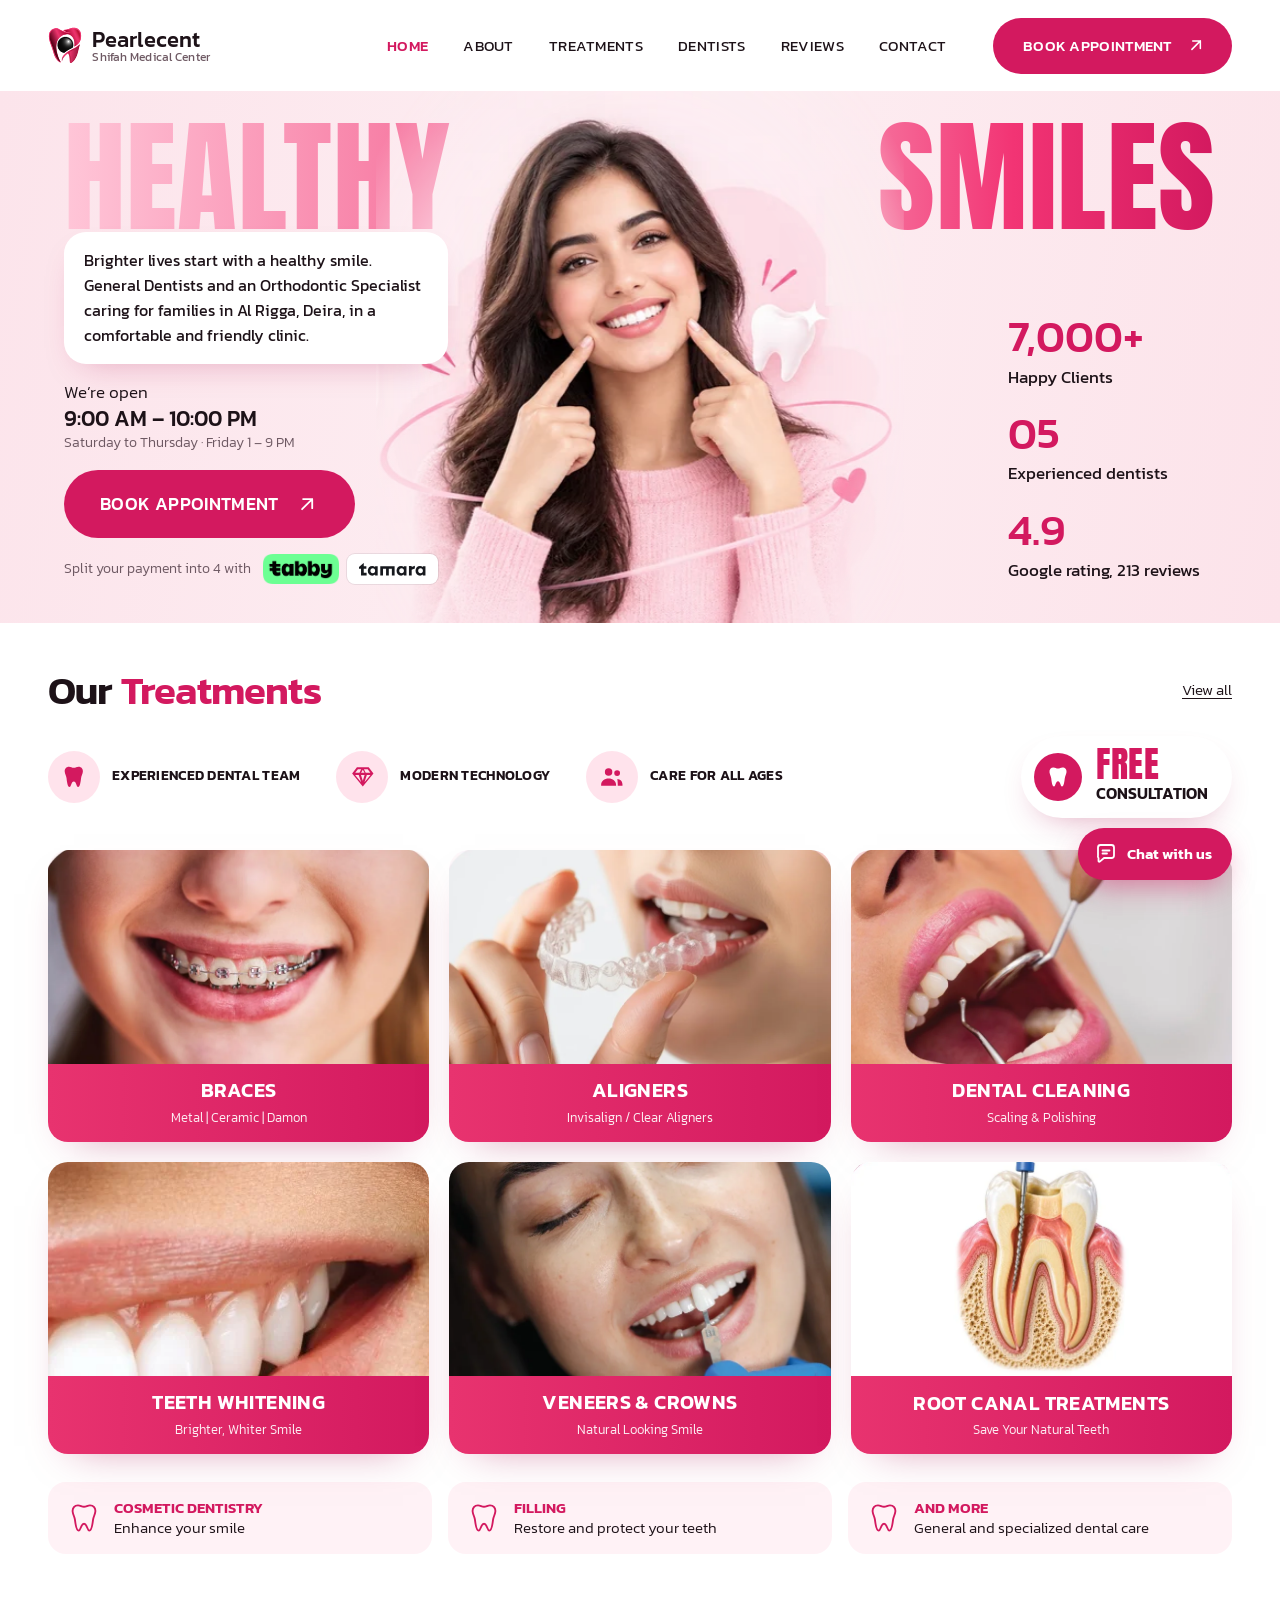
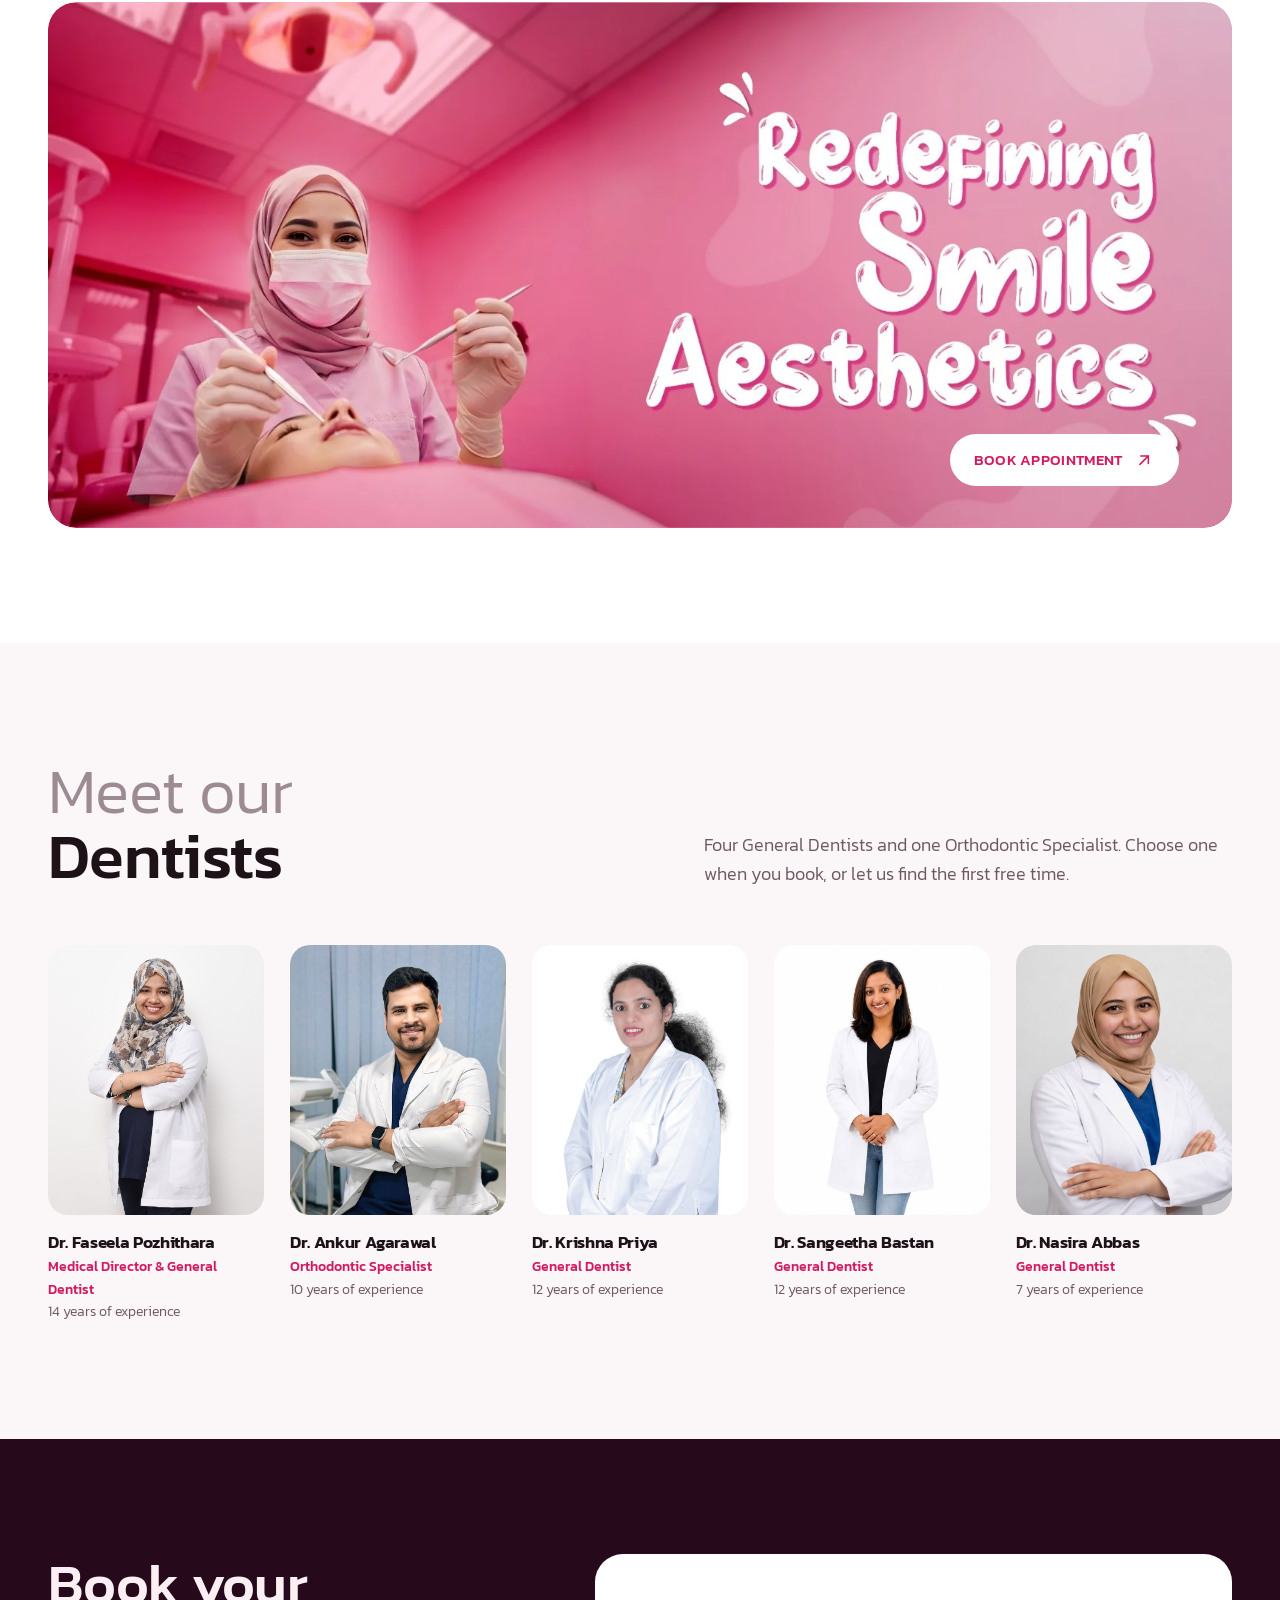
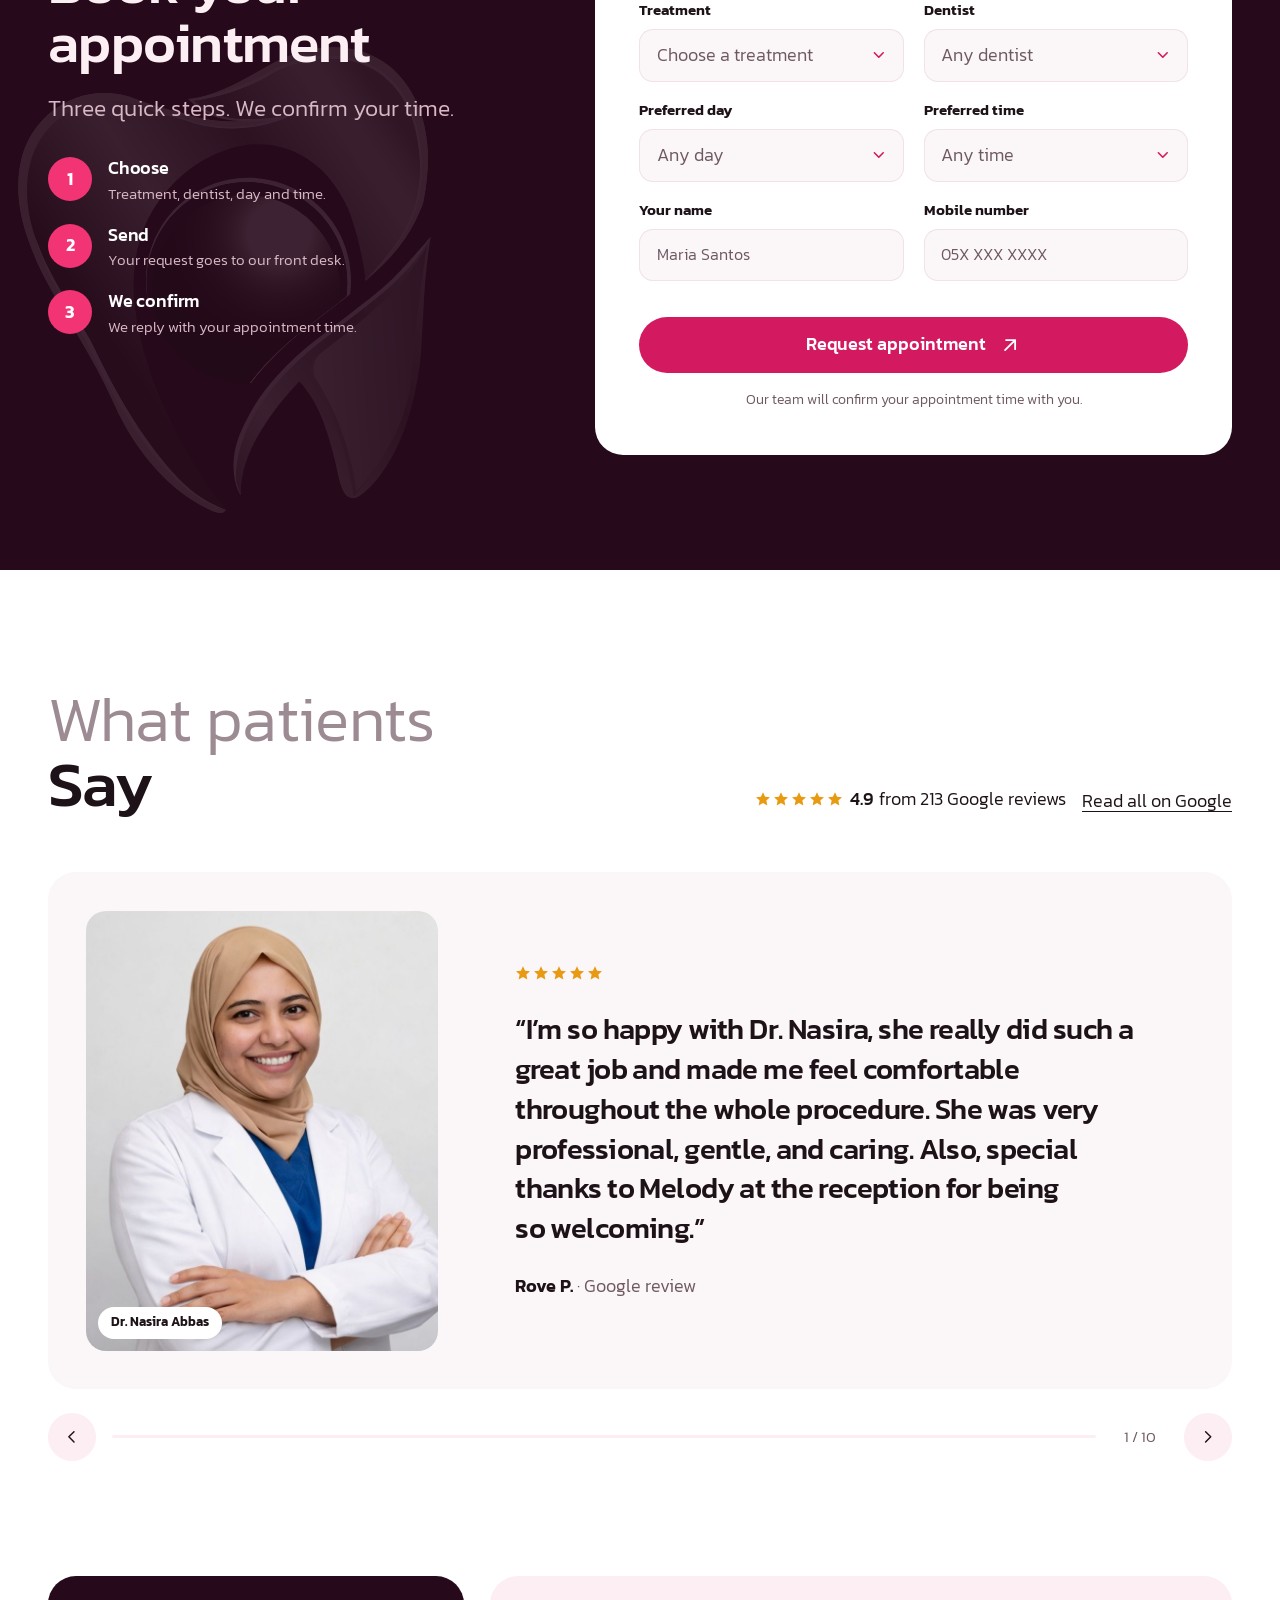
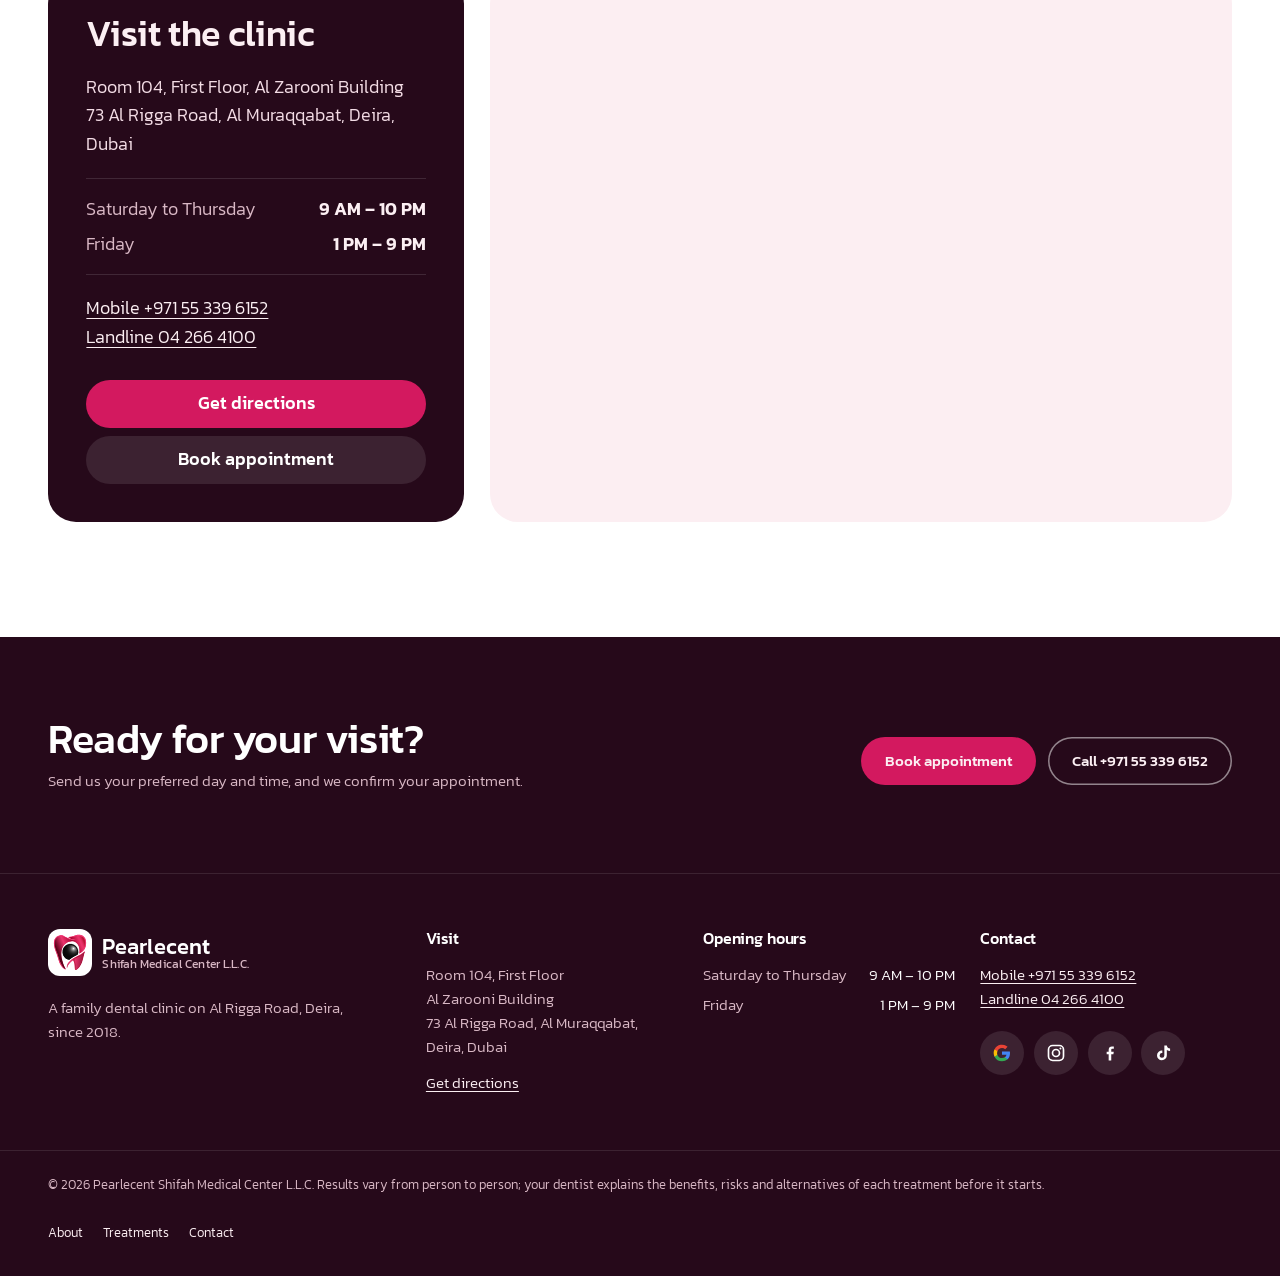
==== commit 1cb04b04: "Home: close gap between hero and treatments Co-Authored-By: Claude Opus 5.5 <noreply@anthropic.com> " ====
--- a/index.html
+++ b/index.html
@@ -12,7 +12,7 @@
 <link rel="icon" href="assets/img/mark.svg" type="image/svg+xml">
 <link rel="preload" href="assets/fonts/anton-400.woff2" as="font" type="font/woff2" crossorigin>
 <link rel="preload" href="assets/fonts/kanit-300.woff2" as="font" type="font/woff2" crossorigin>
-<link rel="stylesheet" href="assets/css/site.css?v=24">
+<link rel="stylesheet" href="assets/css/site.css?v=25">
 <script>document.documentElement.classList.add('js')</script>
 <script type="application/ld+json">{"@context":"https://schema.org","@type":"Dentist","name":"Pearlecent Shifah Medical Center L.L.C.","telephone":"+971 55 339 6152","address":{"@type":"PostalAddress","streetAddress":"Room 104, Al Zarooni Building, 73 Al Rigga Road","addressLocality":"Deira, Dubai","addressCountry":"AE"},"geo":{"@type":"GeoCoordinates","latitude":25.2624015,"longitude":55.3266563},"openingHours":["Sa-Th 09:00-22:00","Fr 13:00-21:00"],"sameAs":["https://www.instagram.com/pearlescent_dental","https://www.tiktok.com/@pearlecentshifah"]}</script>
 </head>
@@ -68,7 +68,7 @@
   <div class="wrap">
     <div class="sec-head">
       <h2 id="cats-h" data-reveal class="cats__h">Our <em>Treatments</em></h2>
-      <p data-reveal><a class="link-u" href="treatments.html">See every treatment</a></p>
+      <p data-reveal><a class="link-u" href="treatments.html">View all</a></p>
     </div>
     <div class="cats__top">
       <ul class="cats__feat" data-reveal>
@@ -280,6 +280,6 @@
     <p><a href="about.html">About</a><a href="treatments.html">Treatments</a><a href="index.html#visit">Contact</a></p></div>
 </footer>
 <a class="wa-float" href="https://wa.me/971553396152" target="_blank" rel="noopener" data-wa-float aria-label="Chat with Pearlecent"><svg viewBox="0 0 24 24" aria-hidden="true"><path d="M4 5.5A2.5 2.5 0 0 1 6.5 3h11A2.5 2.5 0 0 1 20 5.5v8a2.5 2.5 0 0 1-2.5 2.5H10l-4.2 3.6c-.5.4-1.3.1-1.3-.6V16A2.5 2.5 0 0 1 4 13.5z" fill="none" stroke="currentColor" stroke-width="1.8" stroke-linejoin="round"/><path d="M8.5 8.5h7M8.5 11.5h4.5" stroke="currentColor" stroke-width="1.8" stroke-linecap="round"/></svg><span>Chat with us</span></a>
-<script src="assets/js/site.js?v=24" defer></script>
+<script src="assets/js/site.js?v=25" defer></script>
 </body>
 </html>
--- a/assets/css/site.css
+++ b/assets/css/site.css
@@ -880,3 +880,14 @@
   .cats .sec-head p { font-size: .875rem; }
   .band { padding-bottom: 3.5rem; }
 }
+
+/* v18: remove the empty band between hero and treatments */
+.hero2 { padding-bottom: 0; }
+.cats { padding-top: clamp(2rem, 3.5vw, 3rem); }
+.cats__h { white-space: nowrap; }
+.cats .sec-head { align-items: center; }
+.cats .sec-head p { white-space: nowrap; }
+@media (max-width: 47.99em) {
+  .cats { padding-top: 1.75rem; }
+  .cats__h { font-size: 1.6rem; }
+}
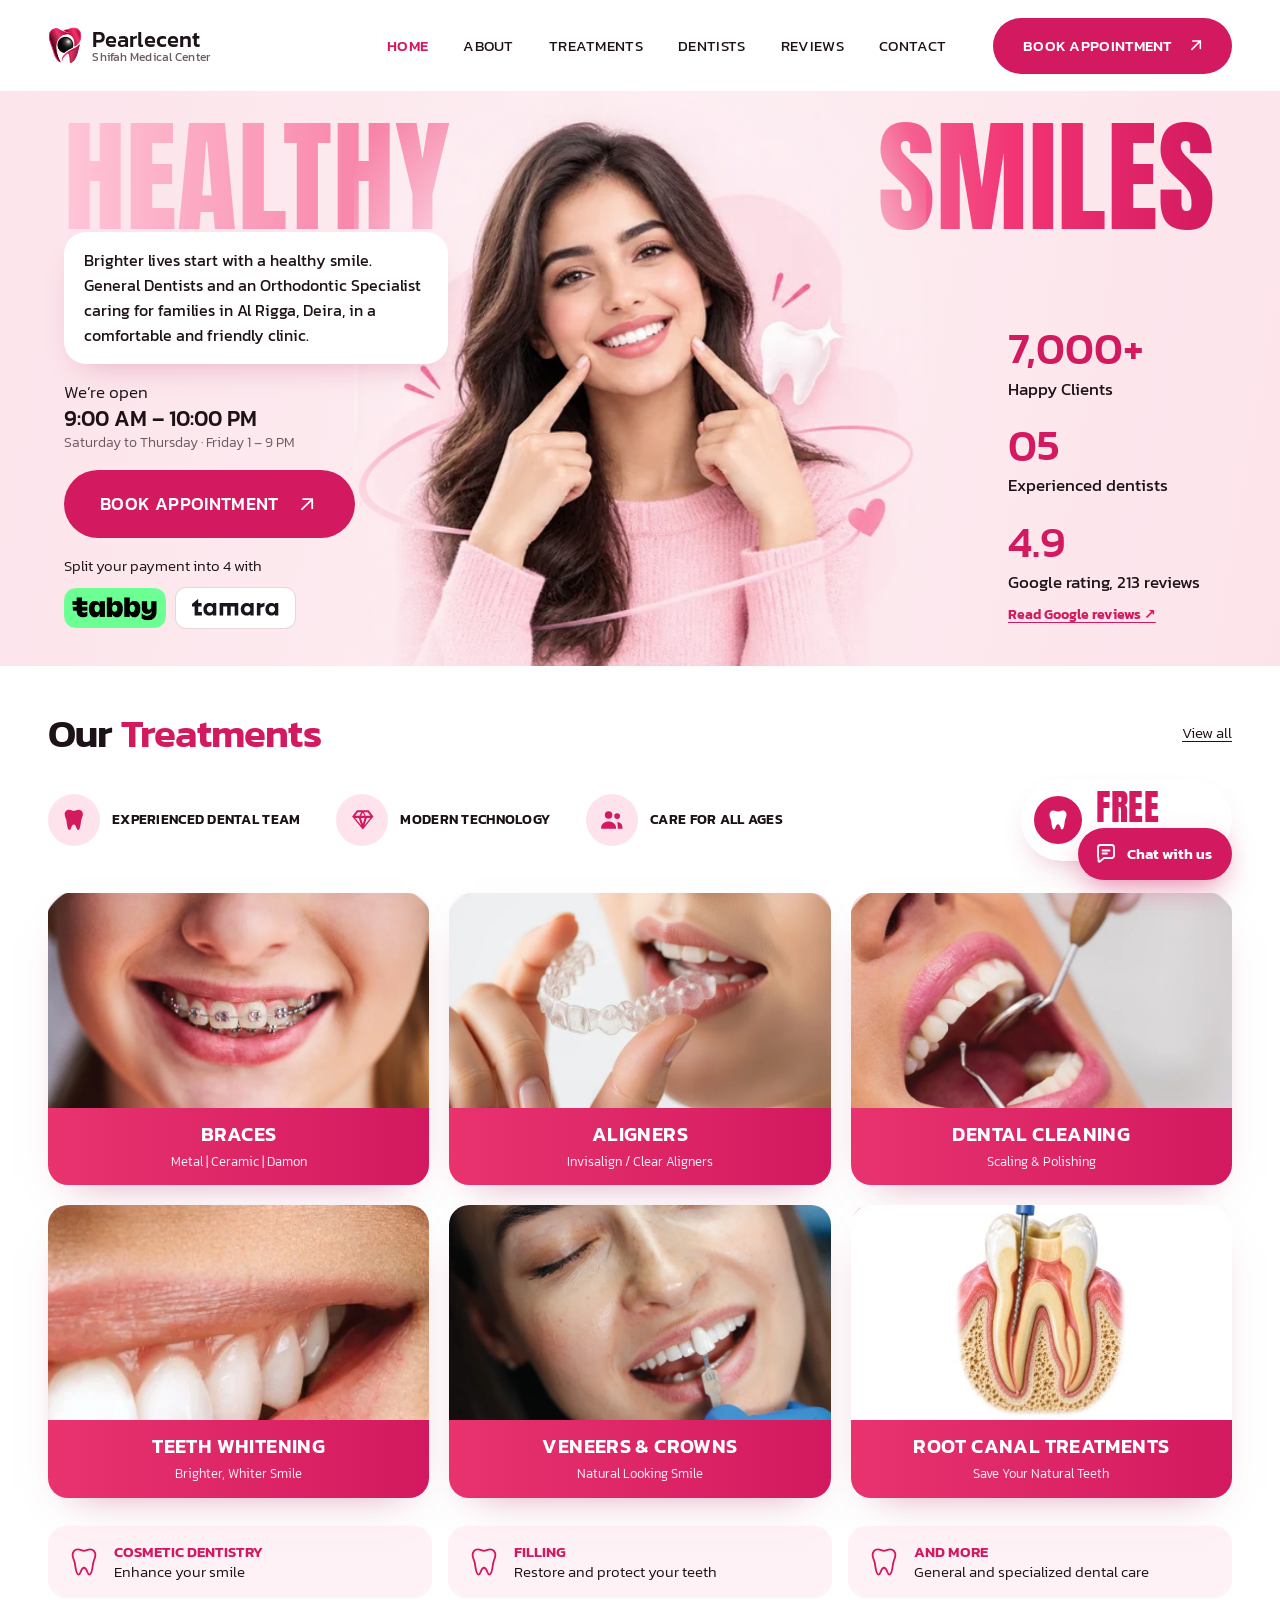
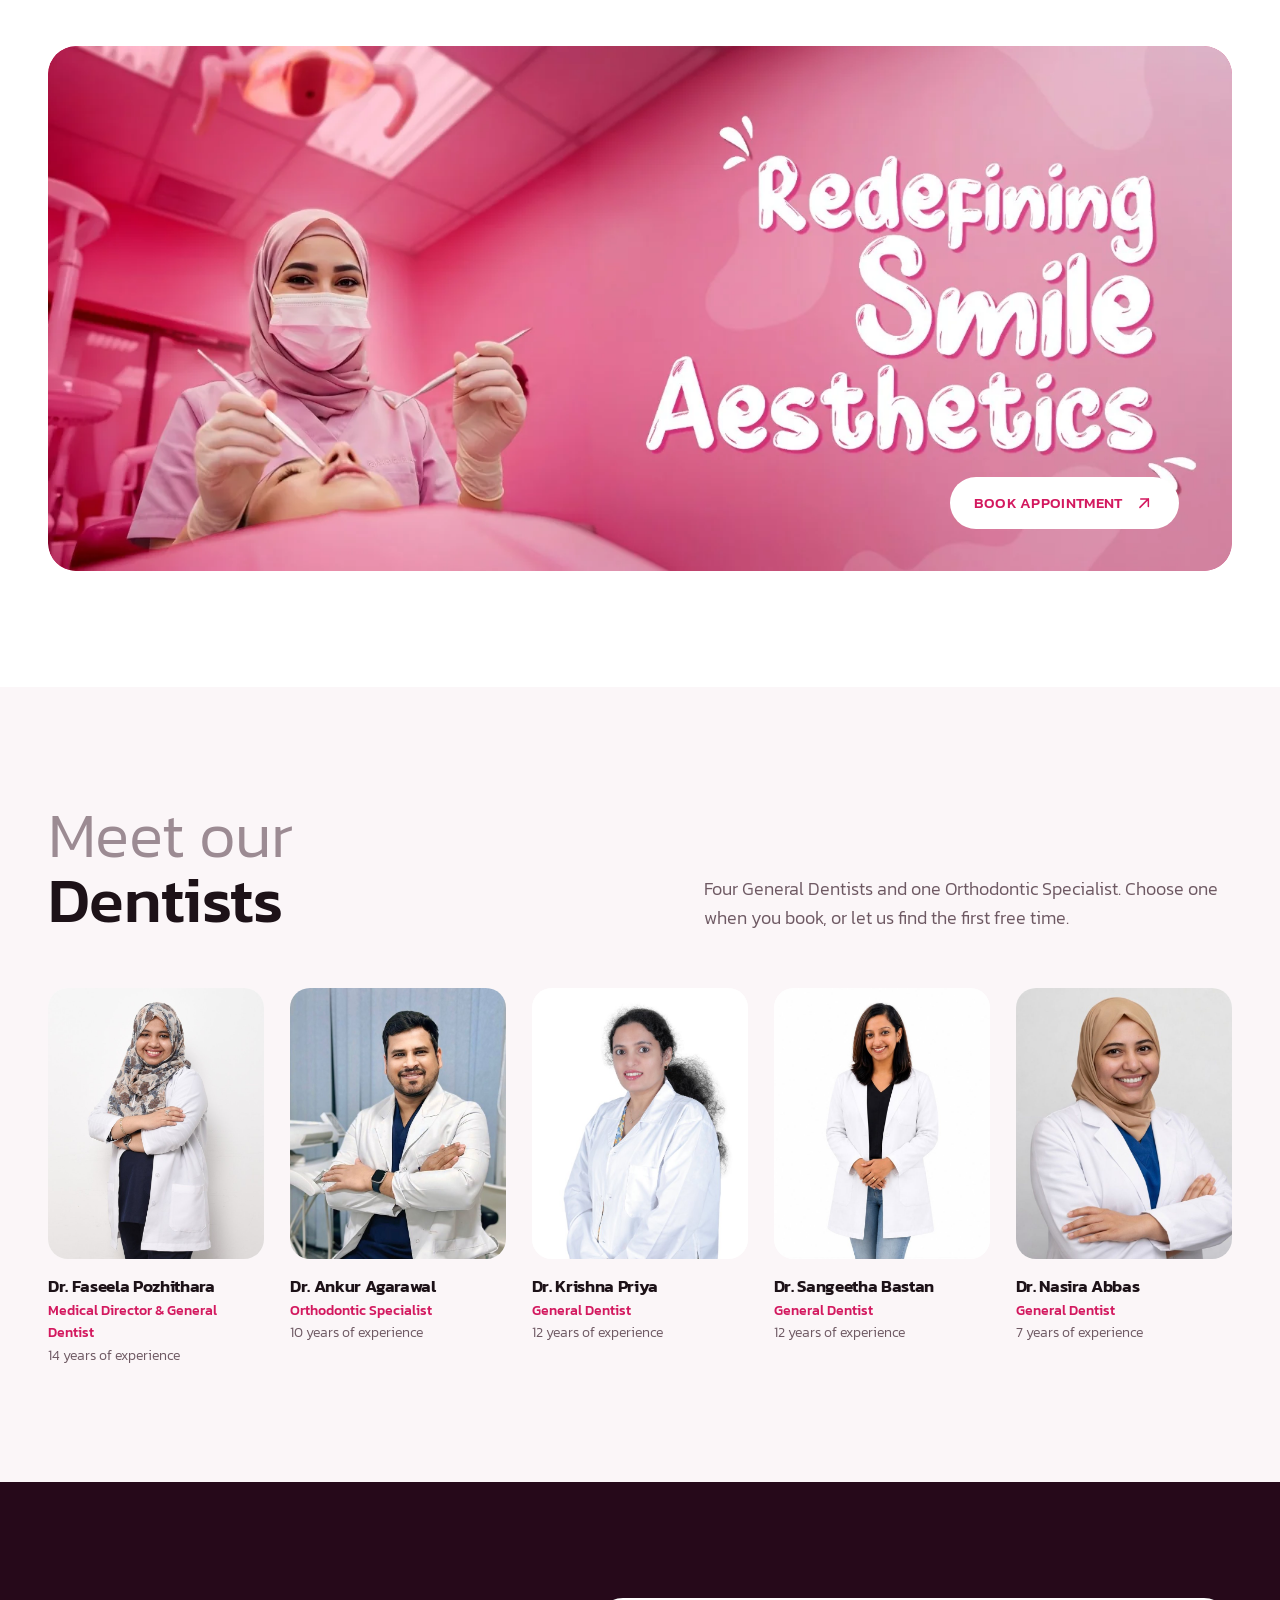
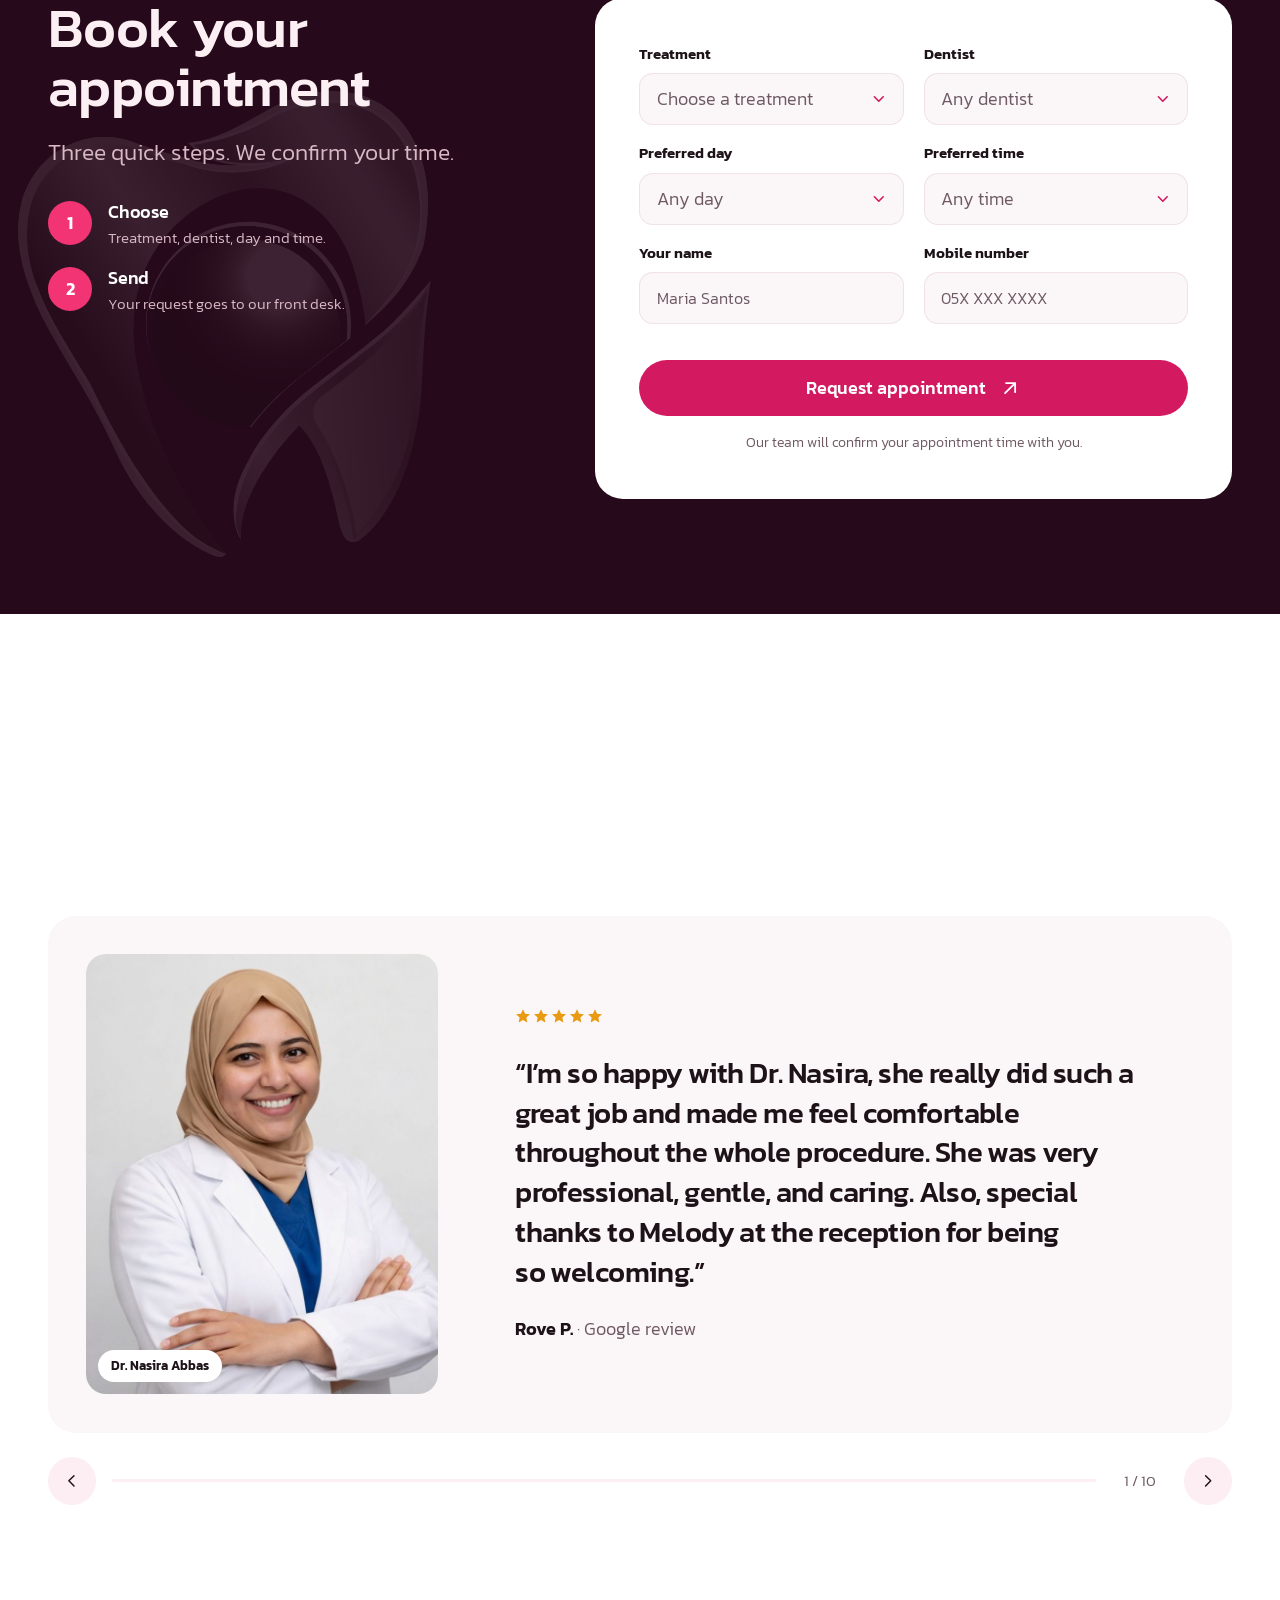
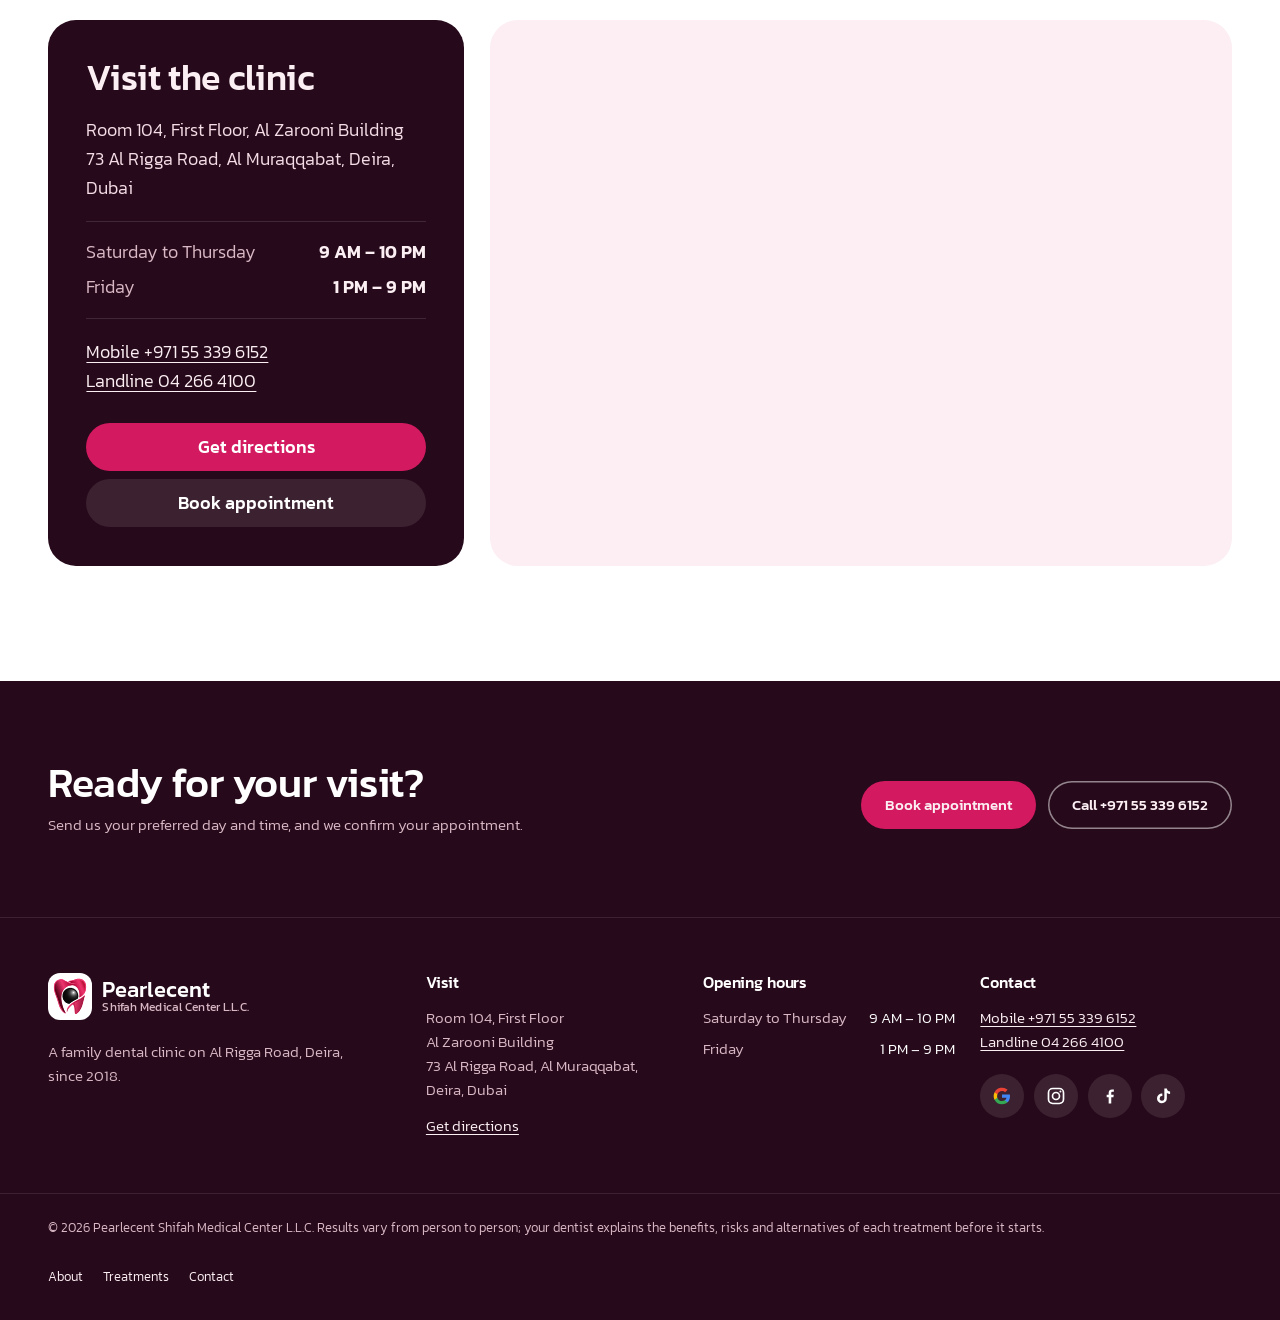
==== commit e2e16692: "Hero: Google rating links to reviews, larger Tabby/Tamara badges Co-Authored-By: Claude Opus 5.5 <no" ====
--- a/index.html
+++ b/index.html
@@ -12,7 +12,7 @@
 <link rel="icon" href="assets/img/mark.svg" type="image/svg+xml">
 <link rel="preload" href="assets/fonts/anton-400.woff2" as="font" type="font/woff2" crossorigin>
 <link rel="preload" href="assets/fonts/kanit-300.woff2" as="font" type="font/woff2" crossorigin>
-<link rel="stylesheet" href="assets/css/site.css?v=25">
+<link rel="stylesheet" href="assets/css/site.css?v=26">
 <script>document.documentElement.classList.add('js')</script>
 <script type="application/ld+json">{"@context":"https://schema.org","@type":"Dentist","name":"Pearlecent Shifah Medical Center L.L.C.","telephone":"+971 55 339 6152","address":{"@type":"PostalAddress","streetAddress":"Room 104, Al Zarooni Building, 73 Al Rigga Road","addressLocality":"Deira, Dubai","addressCountry":"AE"},"geo":{"@type":"GeoCoordinates","latitude":25.2624015,"longitude":55.3266563},"openingHours":["Sa-Th 09:00-22:00","Fr 13:00-21:00"],"sameAs":["https://www.instagram.com/pearlescent_dental","https://www.tiktok.com/@pearlecentshifah"]}</script>
 </head>
@@ -58,7 +58,7 @@
       <ul class="hero2__stats">
         <li data-rise style="--i:4"><b><span data-count="7000">7,000</span>+</b><span>Happy Clients</span></li>
         <li data-rise style="--i:5"><b>05</b><span>Experienced dentists</span></li>
-        <li data-rise style="--i:6"><b>4.9</b><span>Google rating, 213 reviews</span></li>
+        <li data-rise style="--i:6"><a class="hero2__g" href="https://search.google.com/local/reviews?placeid=ChIJ5SzwML9dXz4R25X1gjaNSxk" target="_blank" rel="noopener"><b>4.9</b><span>Google rating, 213 reviews</span><em>Read Google reviews ↗</em></a></li>
       </ul>
     </div>
   </div>
@@ -280,6 +280,6 @@
     <p><a href="about.html">About</a><a href="treatments.html">Treatments</a><a href="index.html#visit">Contact</a></p></div>
 </footer>
 <a class="wa-float" href="https://wa.me/971553396152" target="_blank" rel="noopener" data-wa-float aria-label="Chat with Pearlecent"><svg viewBox="0 0 24 24" aria-hidden="true"><path d="M4 5.5A2.5 2.5 0 0 1 6.5 3h11A2.5 2.5 0 0 1 20 5.5v8a2.5 2.5 0 0 1-2.5 2.5H10l-4.2 3.6c-.5.4-1.3.1-1.3-.6V16A2.5 2.5 0 0 1 4 13.5z" fill="none" stroke="currentColor" stroke-width="1.8" stroke-linejoin="round"/><path d="M8.5 8.5h7M8.5 11.5h4.5" stroke="currentColor" stroke-width="1.8" stroke-linecap="round"/></svg><span>Chat with us</span></a>
-<script src="assets/js/site.js?v=25" defer></script>
+<script src="assets/js/site.js?v=26" defer></script>
 </body>
 </html>
--- a/assets/css/site.css
+++ b/assets/css/site.css
@@ -891,3 +891,20 @@
   .cats { padding-top: 1.75rem; }
   .cats__h { font-size: 1.6rem; }
 }
+
+/* v19: Google rating links to reviews; larger pay badges */
+.hero2__g { display: block; color: inherit; text-decoration: none; }
+.hero2__g span { display: block; margin-top: .35rem; font-size: 1.0625rem; color: var(--ink); }
+.hero2__g em { display: inline-flex; margin-top: .5rem; font-style: normal; font-size: .875rem; font-weight: 600; color: var(--accent); text-decoration: underline; text-underline-offset: 3px; }
+.hero2__g:hover em { text-decoration-thickness: 2px; }
+.paybnpl { gap: .6rem .9rem; }
+.paybnpl__t { font-size: .9375rem; color: var(--ink); }
+.paybnpl__logos { gap: .65rem; }
+.paybnpl__tabby { height: 40px; }
+.paybnpl__tamara { height: 40px; padding: 0 1rem; border-radius: 10px; }
+.paybnpl__tamara img { height: 17px; }
+@media (max-width: 47.99em) {
+  .hero2__g span { font-size: .8125rem; }
+  .hero2__g em { font-size: .75rem; }
+  .paybnpl__tabby, .paybnpl__tamara { height: 38px; }
+}
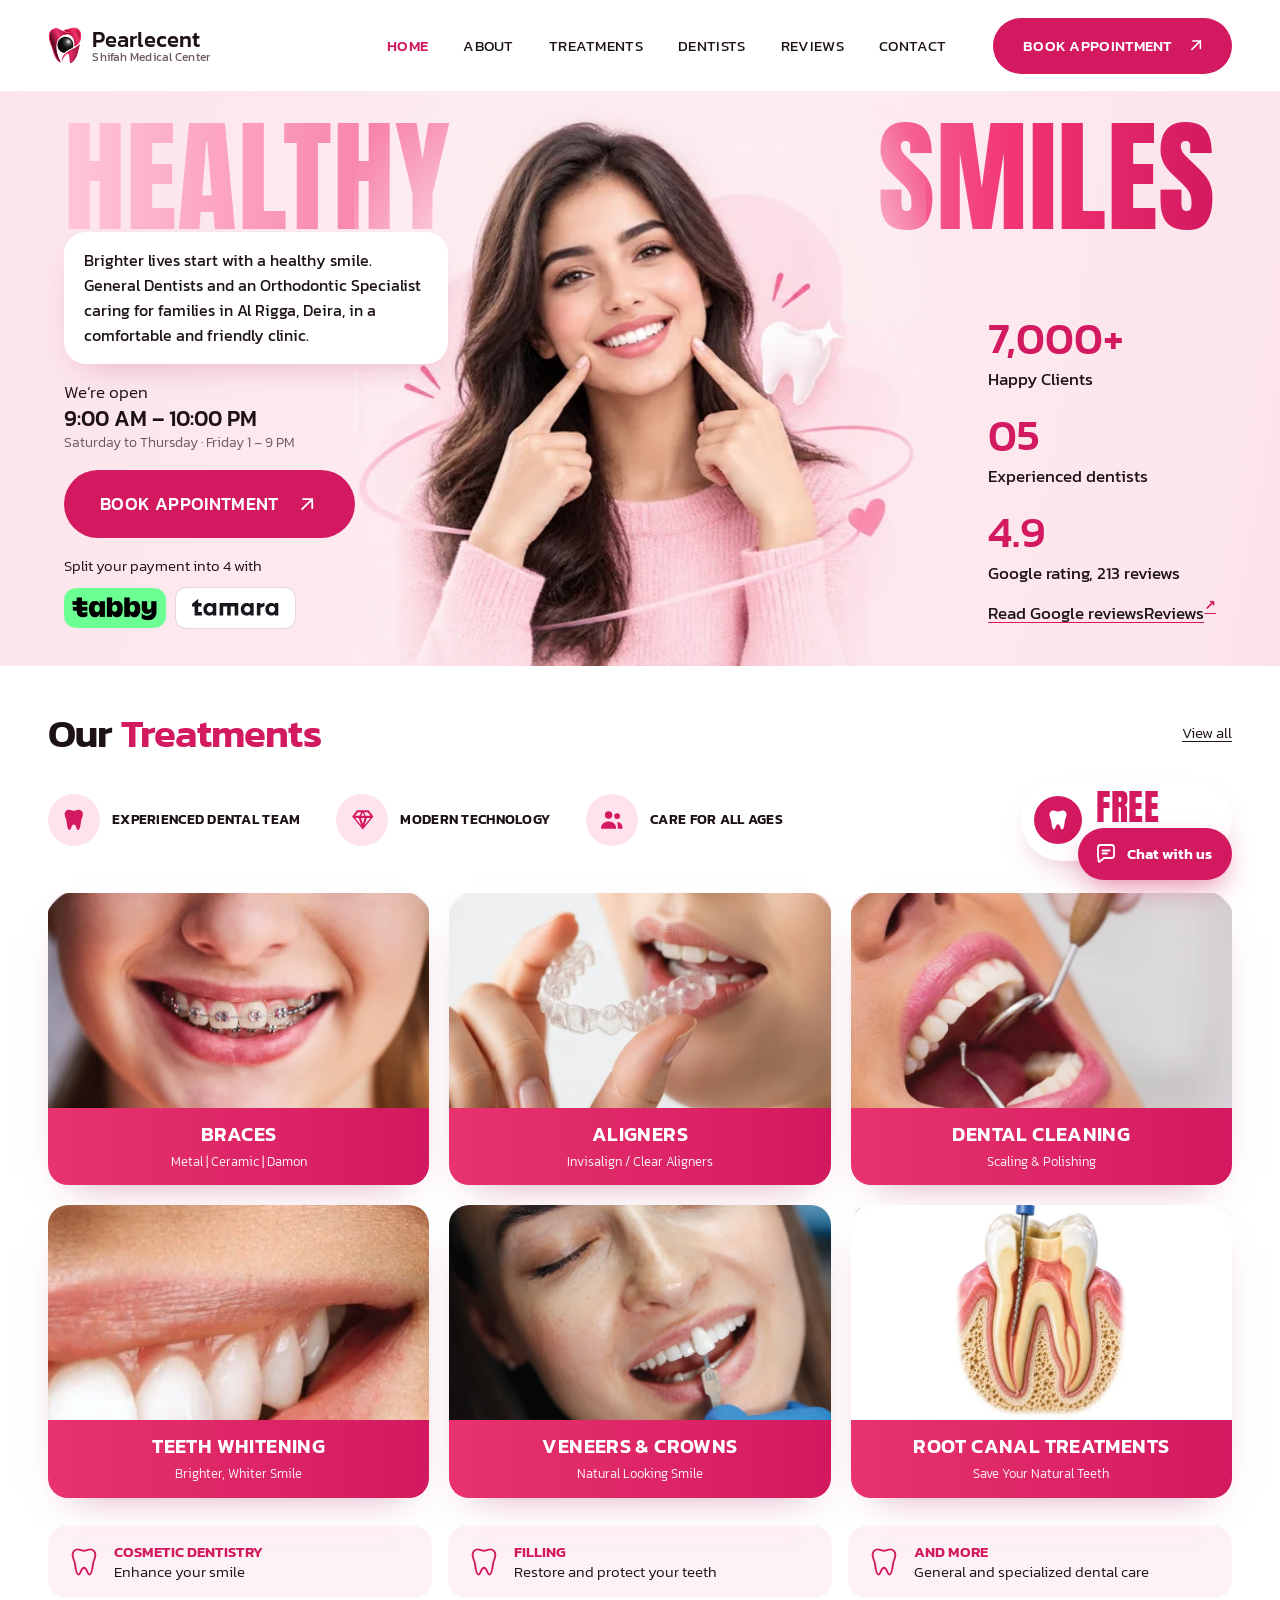
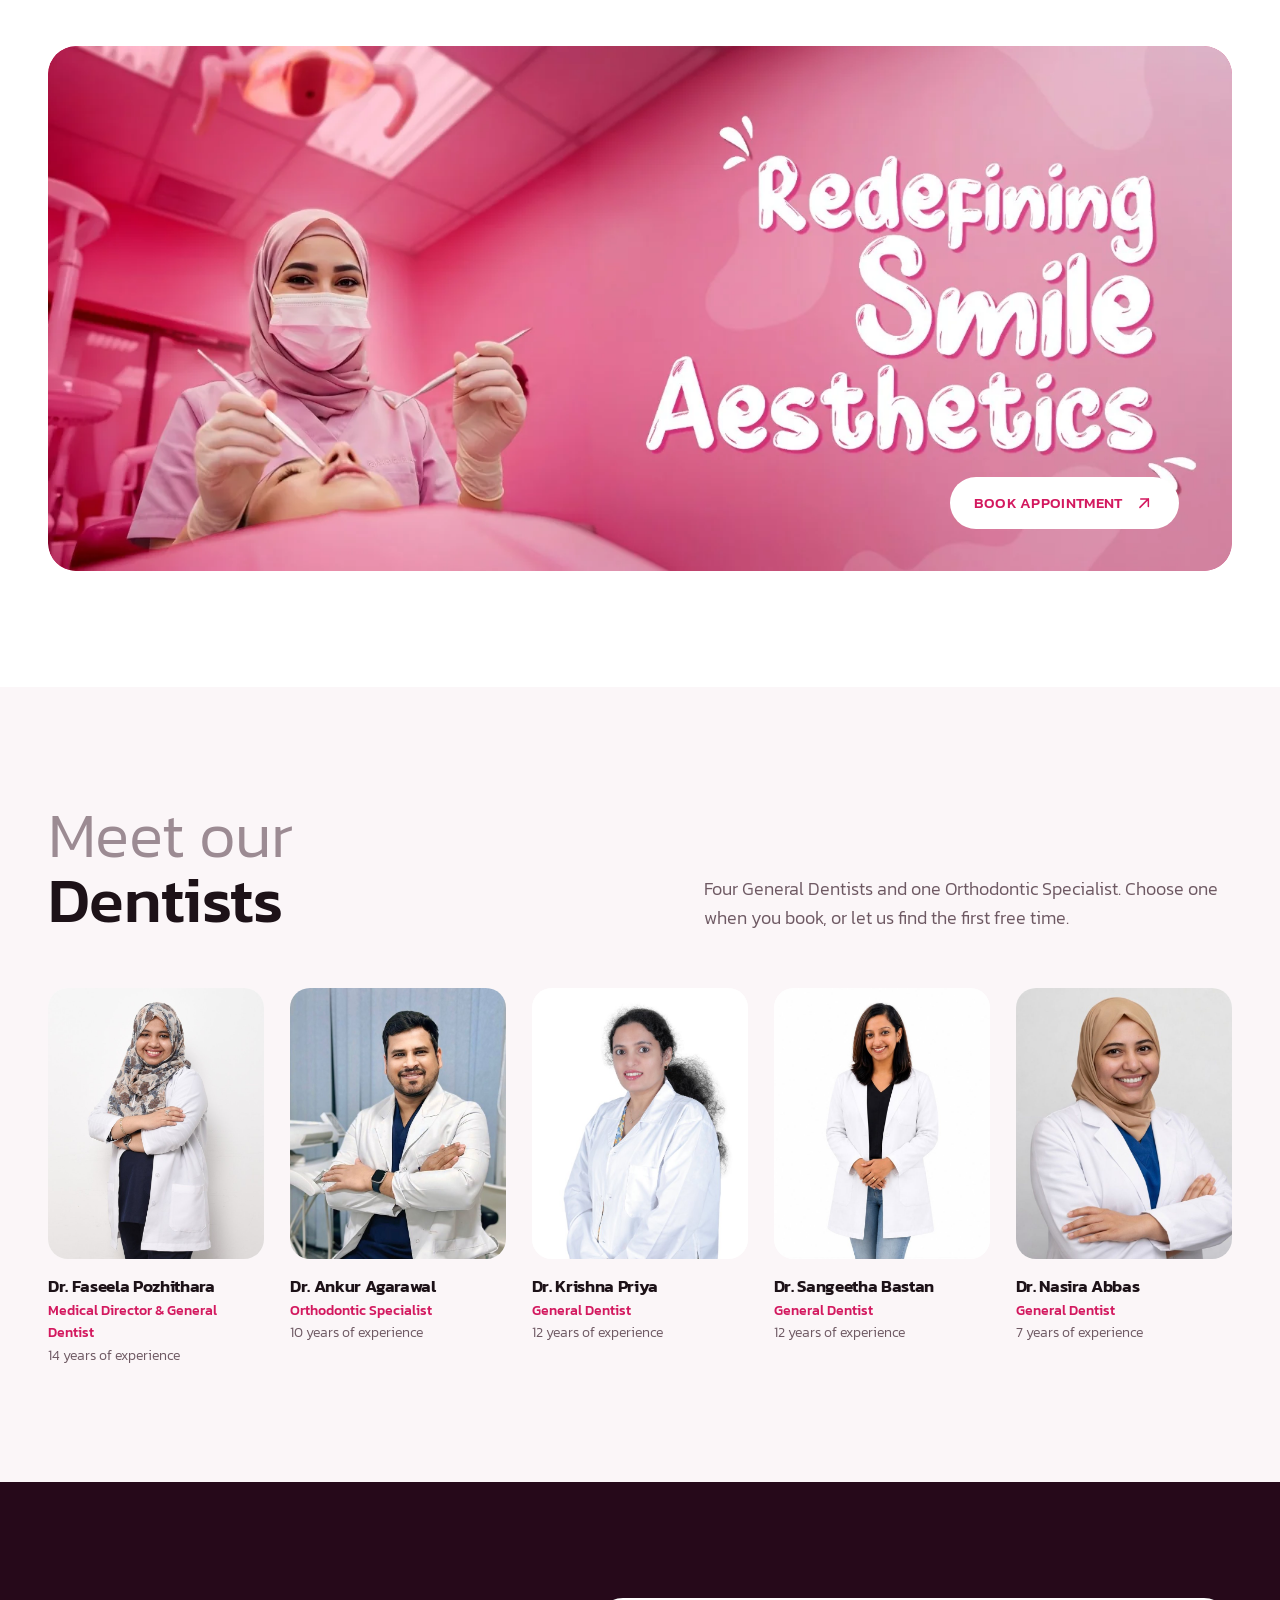
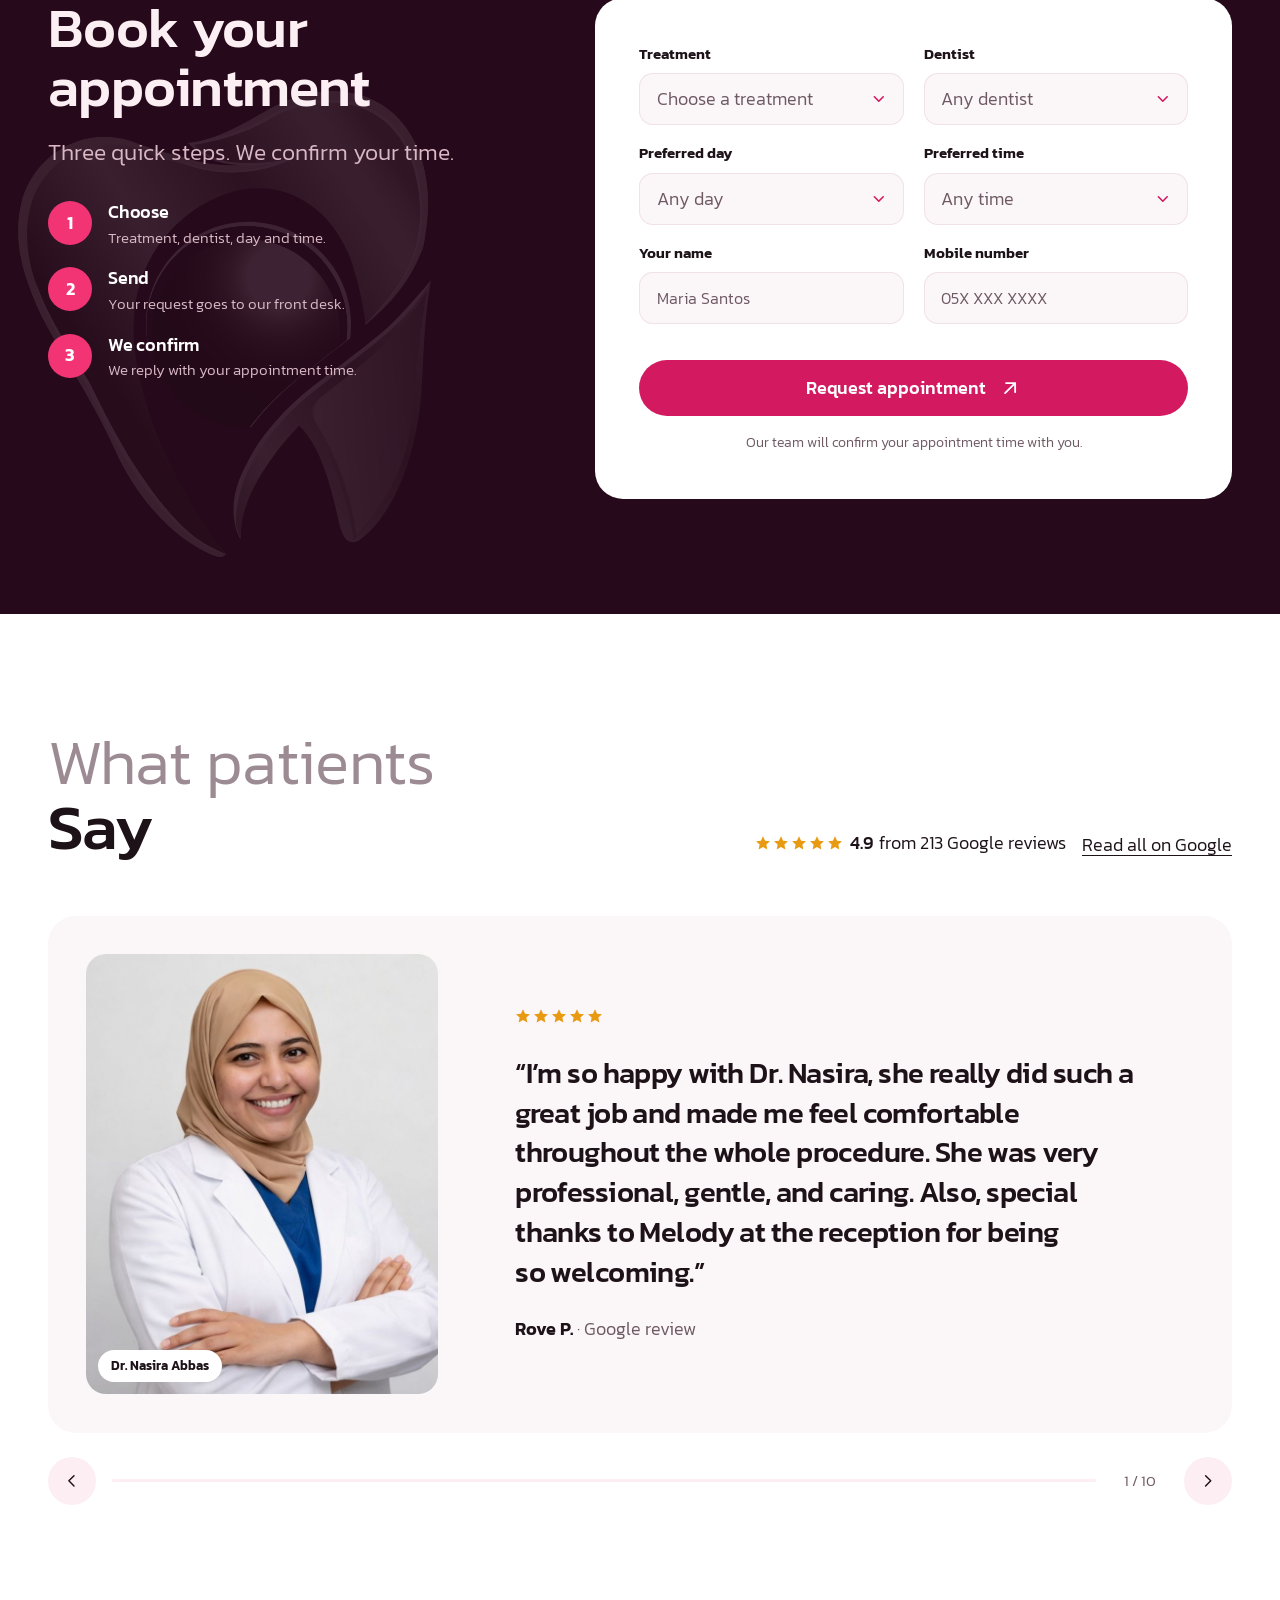
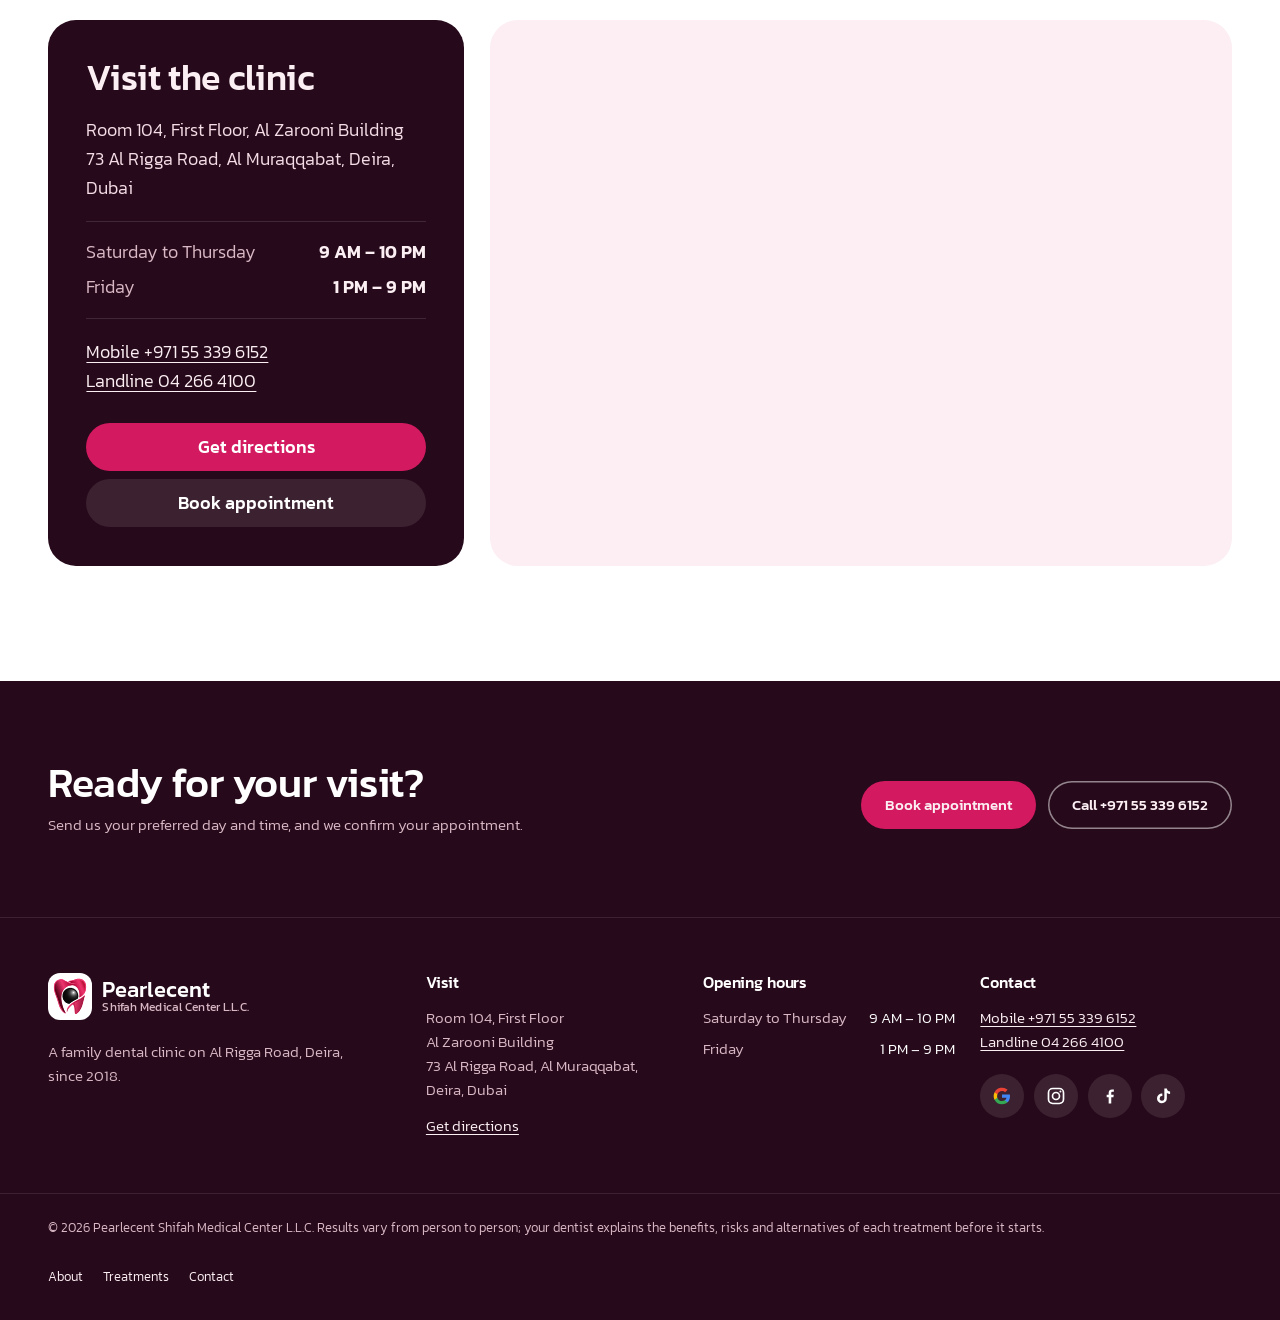
==== commit 8f69e841: "Mobile polish: hero stats, badges, treatments intro Co-Authored-By: Claude Opus 5.5 <noreply@anthrop" ====
--- a/index.html
+++ b/index.html
@@ -12,7 +12,7 @@
 <link rel="icon" href="assets/img/mark.svg" type="image/svg+xml">
 <link rel="preload" href="assets/fonts/anton-400.woff2" as="font" type="font/woff2" crossorigin>
 <link rel="preload" href="assets/fonts/kanit-300.woff2" as="font" type="font/woff2" crossorigin>
-<link rel="stylesheet" href="assets/css/site.css?v=26">
+<link rel="stylesheet" href="assets/css/site.css?v=27">
 <script>document.documentElement.classList.add('js')</script>
 <script type="application/ld+json">{"@context":"https://schema.org","@type":"Dentist","name":"Pearlecent Shifah Medical Center L.L.C.","telephone":"+971 55 339 6152","address":{"@type":"PostalAddress","streetAddress":"Room 104, Al Zarooni Building, 73 Al Rigga Road","addressLocality":"Deira, Dubai","addressCountry":"AE"},"geo":{"@type":"GeoCoordinates","latitude":25.2624015,"longitude":55.3266563},"openingHours":["Sa-Th 09:00-22:00","Fr 13:00-21:00"],"sameAs":["https://www.instagram.com/pearlescent_dental","https://www.tiktok.com/@pearlecentshifah"]}</script>
 </head>
@@ -58,7 +58,7 @@
       <ul class="hero2__stats">
         <li data-rise style="--i:4"><b><span data-count="7000">7,000</span>+</b><span>Happy Clients</span></li>
         <li data-rise style="--i:5"><b>05</b><span>Experienced dentists</span></li>
-        <li data-rise style="--i:6"><a class="hero2__g" href="https://search.google.com/local/reviews?placeid=ChIJ5SzwML9dXz4R25X1gjaNSxk" target="_blank" rel="noopener"><b>4.9</b><span>Google rating, 213 reviews</span><em>Read Google reviews ↗</em></a></li>
+        <li data-rise style="--i:6"><a class="hero2__g" href="https://search.google.com/local/reviews?placeid=ChIJ5SzwML9dXz4R25X1gjaNSxk" target="_blank" rel="noopener"><b>4.9</b><span>Google rating, 213 reviews</span><em><span class="hide-sm">Read Google reviews</span><span class="show-sm">Reviews</span> ↗</em></a></li>
       </ul>
     </div>
   </div>
@@ -280,6 +280,6 @@
     <p><a href="about.html">About</a><a href="treatments.html">Treatments</a><a href="index.html#visit">Contact</a></p></div>
 </footer>
 <a class="wa-float" href="https://wa.me/971553396152" target="_blank" rel="noopener" data-wa-float aria-label="Chat with Pearlecent"><svg viewBox="0 0 24 24" aria-hidden="true"><path d="M4 5.5A2.5 2.5 0 0 1 6.5 3h11A2.5 2.5 0 0 1 20 5.5v8a2.5 2.5 0 0 1-2.5 2.5H10l-4.2 3.6c-.5.4-1.3.1-1.3-.6V16A2.5 2.5 0 0 1 4 13.5z" fill="none" stroke="currentColor" stroke-width="1.8" stroke-linejoin="round"/><path d="M8.5 8.5h7M8.5 11.5h4.5" stroke="currentColor" stroke-width="1.8" stroke-linecap="round"/></svg><span>Chat with us</span></a>
-<script src="assets/js/site.js?v=26" defer></script>
+<script src="assets/js/site.js?v=27" defer></script>
 </body>
 </html>
--- a/assets/css/site.css
+++ b/assets/css/site.css
@@ -908,3 +908,32 @@
   .hero2__g em { font-size: .75rem; }
   .paybnpl__tabby, .paybnpl__tamara { height: 38px; }
 }
+
+/* v20: mobile polish for hero stats and treatments intro */
+.show-sm { display: none; }
+@media (max-width: 47.99em) {
+  .hide-sm { display: none; }
+  .show-sm { display: inline; }
+  .hero2__stats { gap: .5rem; margin-top: 1.25rem; align-items: start; }
+  .hero2__stats b { font-size: 1.6rem; }
+  .hero2__stats span:not([data-count]), .hero2__g span { font-size: .75rem; line-height: 1.35; margin-top: .25rem; }
+  .hero2__g em { font-size: .75rem; margin-top: .3rem; }
+  .hero2__g span.show-sm, .hero2__g span.hide-sm { margin: 0; font-size: inherit; display: inline; }
+  .hero2__g span.hide-sm { display: none; }
+  .hero2__card { padding-bottom: 1.5rem; }
+  .paybnpl__tabby, .paybnpl__tamara { height: 34px; }
+  .paybnpl__tamara img { height: 15px; }
+  .paybnpl__t { font-size: .8125rem; }
+  .cats__feat li { font-size: .625rem; }
+  .cats__ic { width: 2.4rem; height: 2.4rem; }
+  .cats__ic svg { width: 1.2rem; height: 1.2rem; }
+  .cats__free { padding: .55rem 1.25rem .55rem .6rem; gap: .7rem; }
+  .cats__free b { font-size: 1.75rem; }
+  .cats__free span { font-size: .8125rem; }
+  .cats__free-ic { width: 2.5rem; height: 2.5rem; }
+  .cats__free-ic svg { width: 1.2rem; height: 1.2rem; }
+}
+@media (max-width: 47.99em) {
+  .hero2__left p:has(> .button--xl) { width: 100%; }
+  .hero2__left .button--xl { width: 100%; justify-content: center; min-height: 3.5rem; font-size: 1rem; }
+}
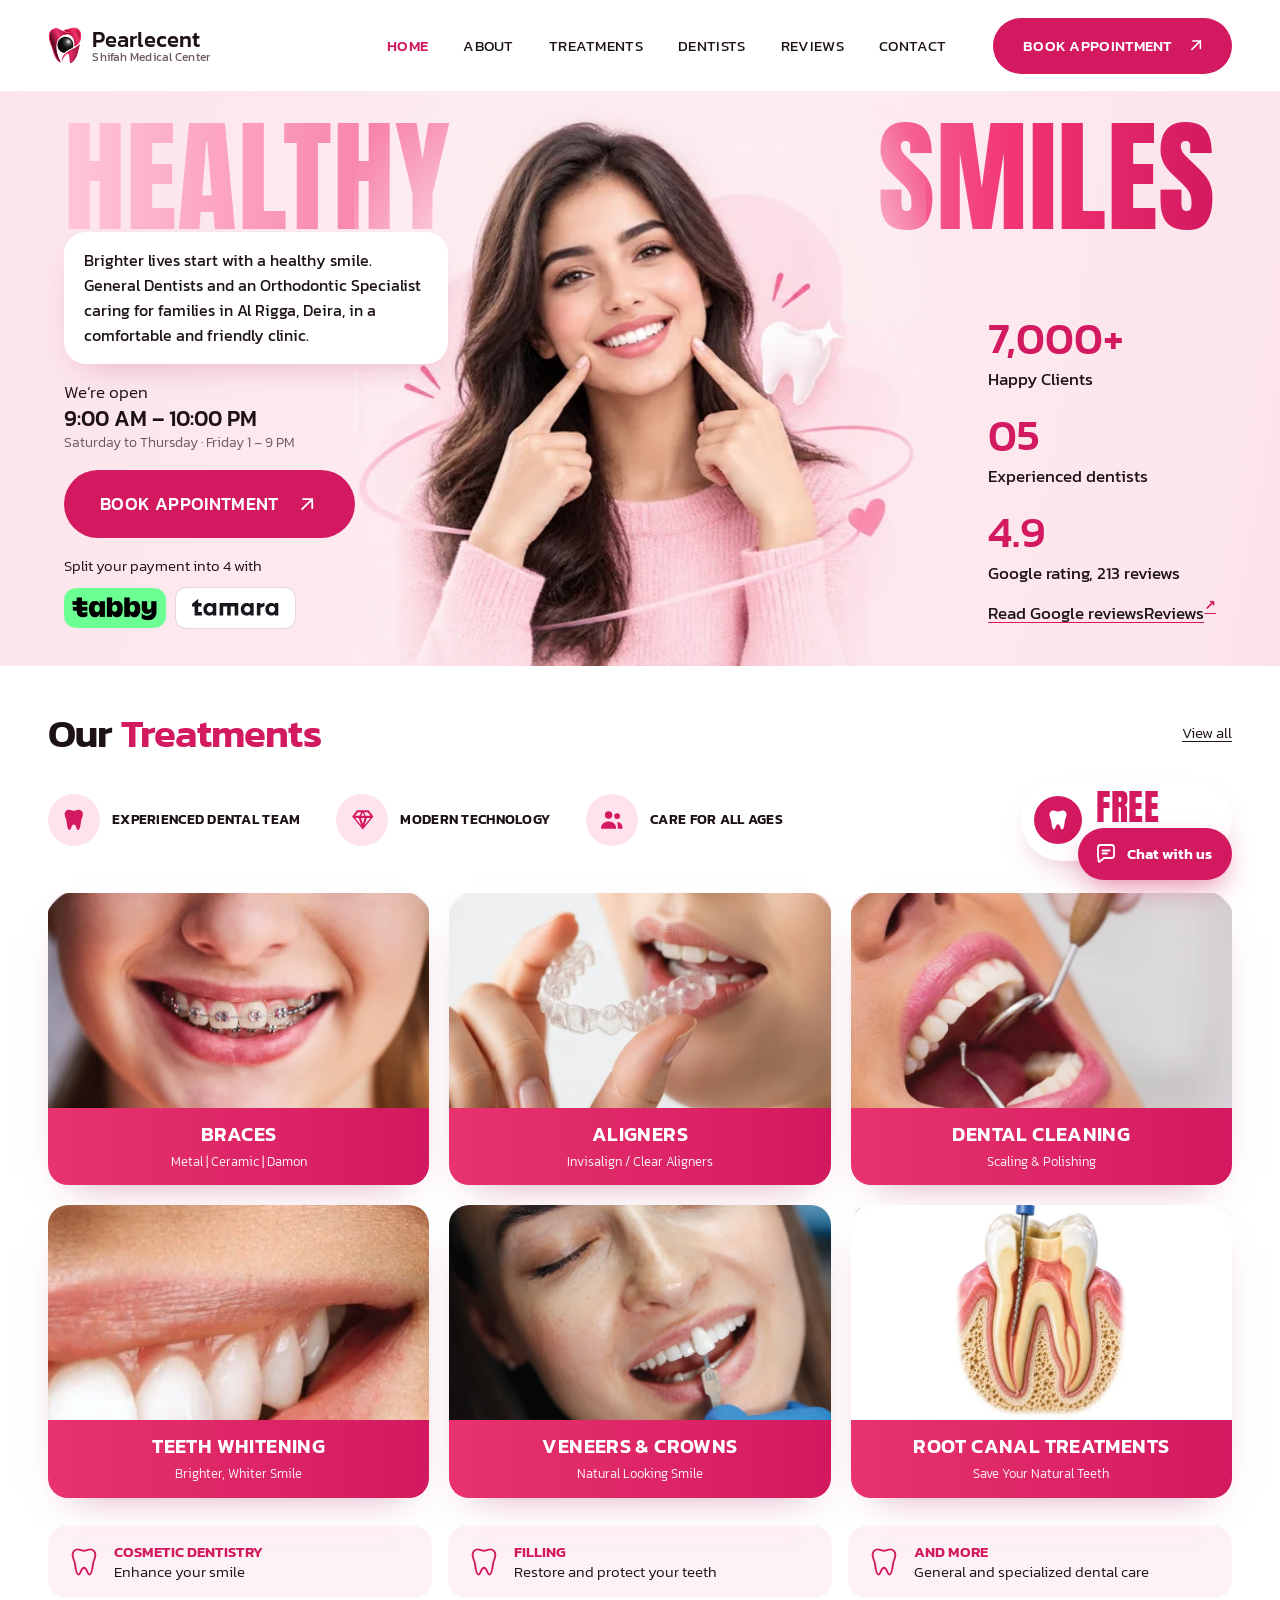
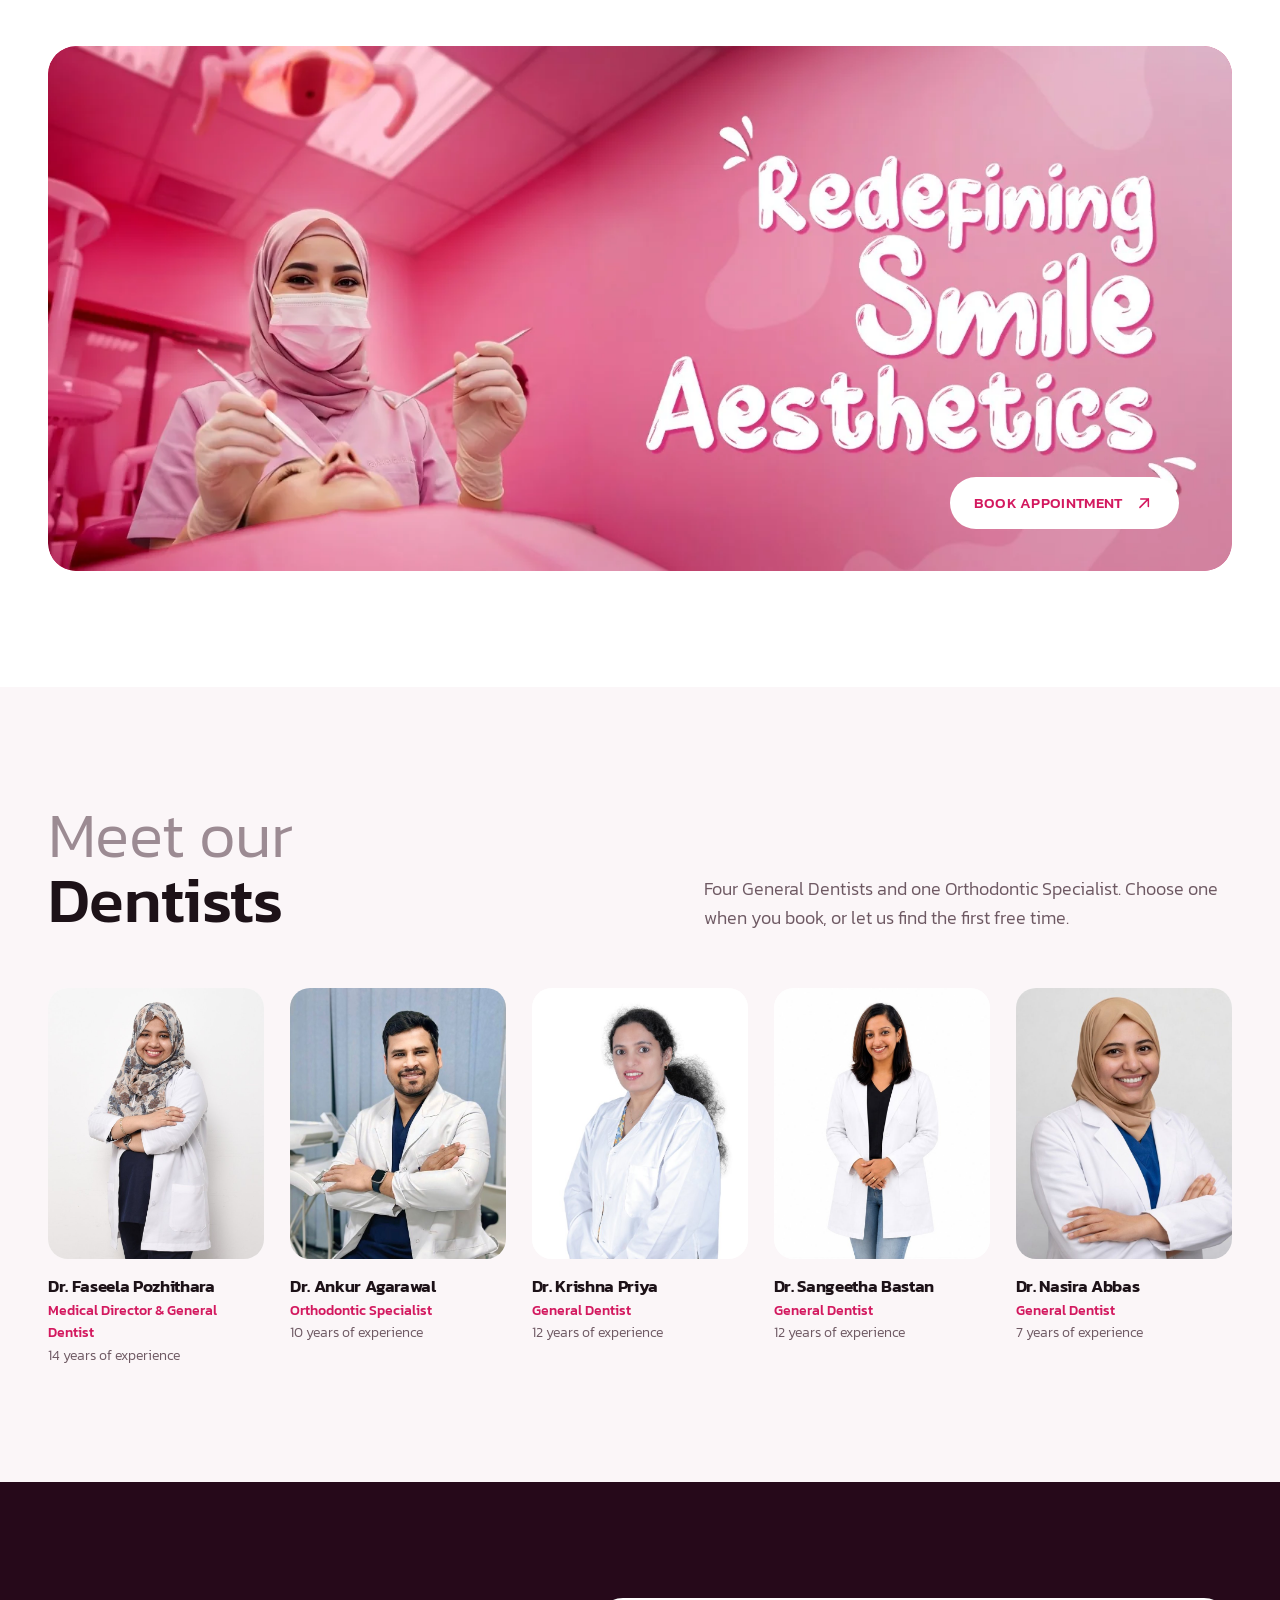
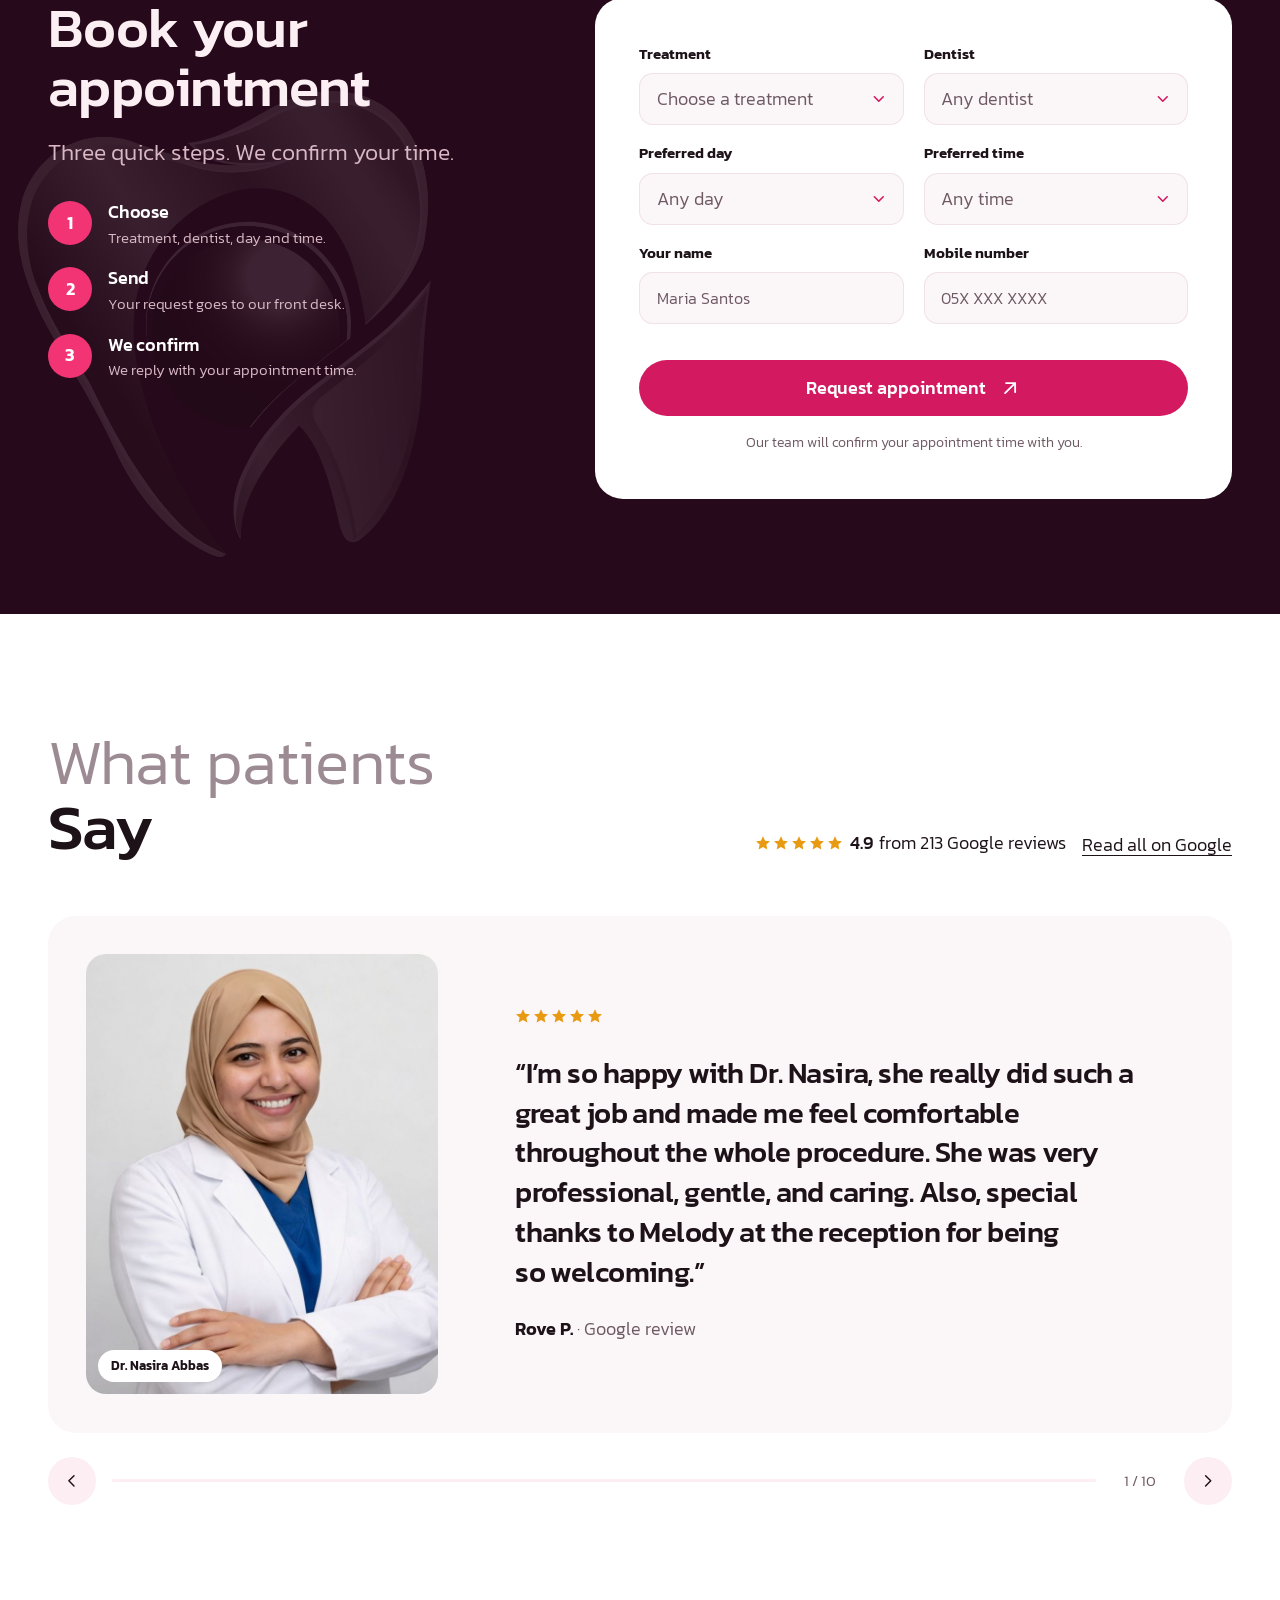
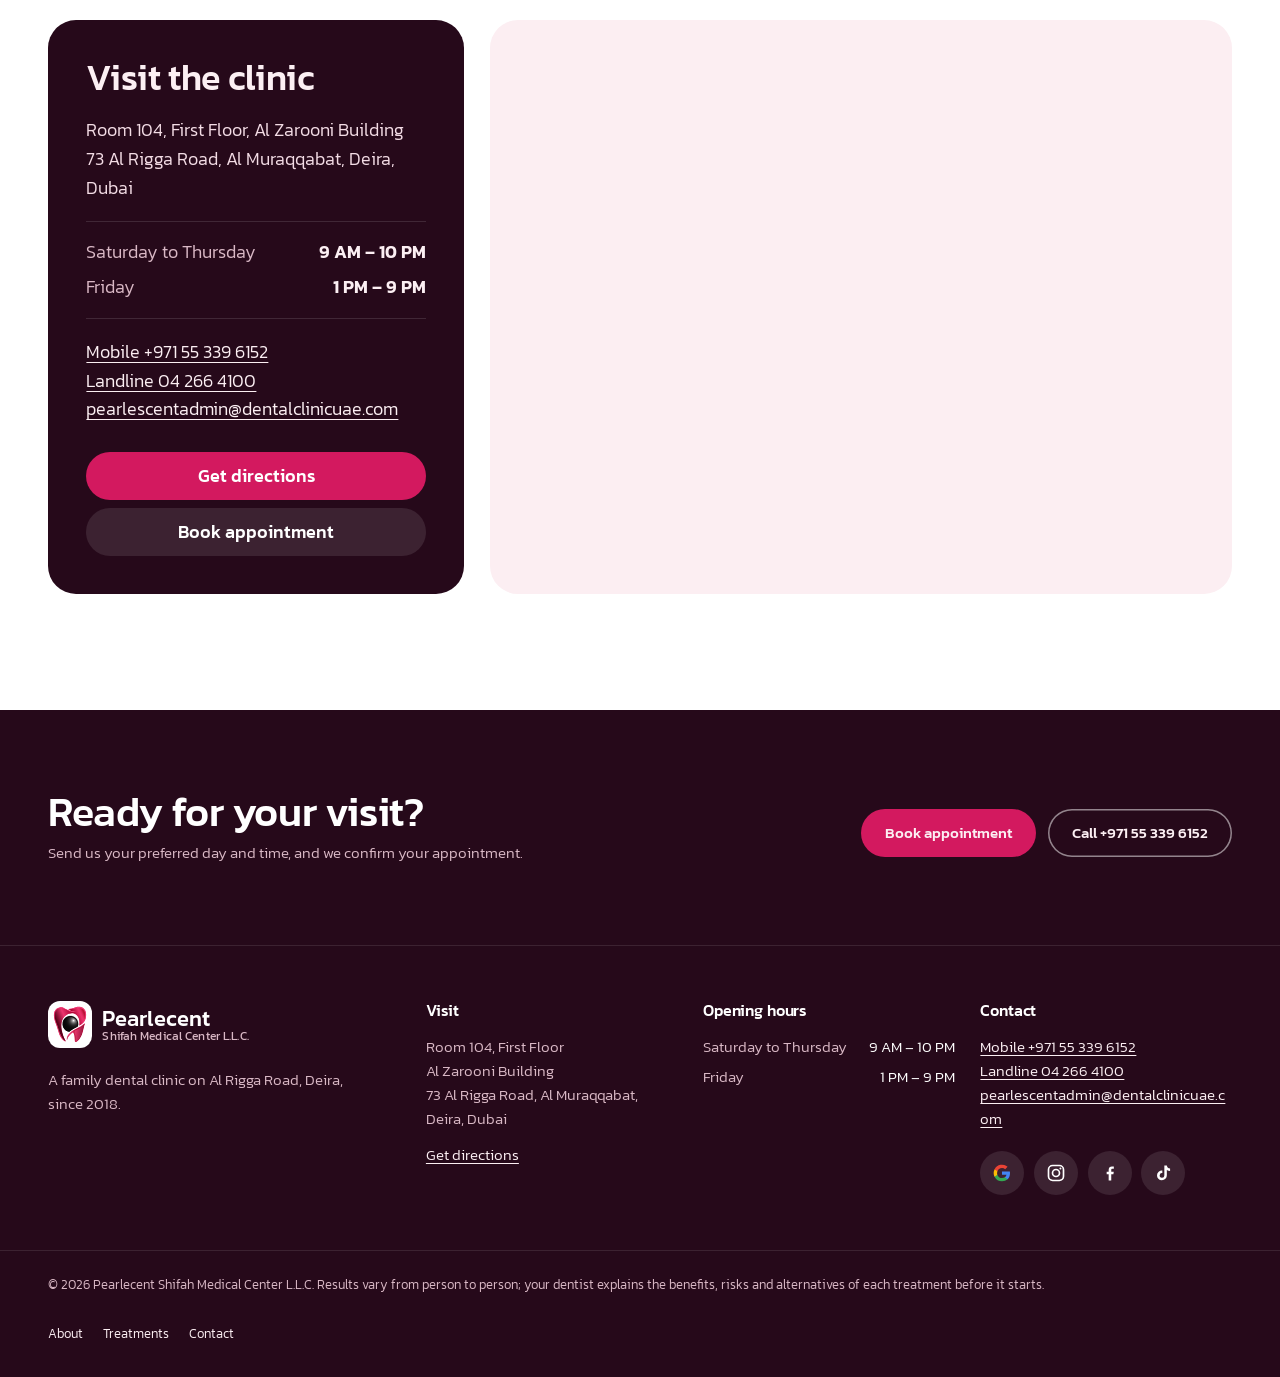
==== commit cc7c5b0b: "Add clinic email to footer, contact block and mobile menu Co-Authored-By: Claude Opus 5.5 <noreply@a" ====
--- a/index.html
+++ b/index.html
@@ -12,9 +12,9 @@
 <link rel="icon" href="assets/img/mark.svg" type="image/svg+xml">
 <link rel="preload" href="assets/fonts/anton-400.woff2" as="font" type="font/woff2" crossorigin>
 <link rel="preload" href="assets/fonts/kanit-300.woff2" as="font" type="font/woff2" crossorigin>
-<link rel="stylesheet" href="assets/css/site.css?v=27">
+<link rel="stylesheet" href="assets/css/site.css?v=28">
 <script>document.documentElement.classList.add('js')</script>
-<script type="application/ld+json">{"@context":"https://schema.org","@type":"Dentist","name":"Pearlecent Shifah Medical Center L.L.C.","telephone":"+971 55 339 6152","address":{"@type":"PostalAddress","streetAddress":"Room 104, Al Zarooni Building, 73 Al Rigga Road","addressLocality":"Deira, Dubai","addressCountry":"AE"},"geo":{"@type":"GeoCoordinates","latitude":25.2624015,"longitude":55.3266563},"openingHours":["Sa-Th 09:00-22:00","Fr 13:00-21:00"],"sameAs":["https://www.instagram.com/pearlescent_dental","https://www.tiktok.com/@pearlecentshifah"]}</script>
+<script type="application/ld+json">{"@context":"https://schema.org","@type":"Dentist","name":"Pearlecent Shifah Medical Center L.L.C.","telephone":"+971 55 339 6152","email":"pearlescentadmin@dentalclinicuae.com","address":{"@type":"PostalAddress","streetAddress":"Room 104, Al Zarooni Building, 73 Al Rigga Road","addressLocality":"Deira, Dubai","addressCountry":"AE"},"geo":{"@type":"GeoCoordinates","latitude":25.2624015,"longitude":55.3266563},"openingHours":["Sa-Th 09:00-22:00","Fr 13:00-21:00"],"sameAs":["https://www.instagram.com/pearlescent_dental","https://www.tiktok.com/@pearlecentshifah"]}</script>
 </head>
 <body class="pg-home">
 <a class="skip" href="#main">Skip to content</a>
@@ -26,7 +26,7 @@
     </a>
     <nav class="hdr__nav" aria-label="Main" id="menu"><a class="hlink is-active" href="index.html" aria-current="page">Home</a><a class="hlink" href="about.html">About</a><a class="hlink" href="treatments.html">Treatments</a><a class="hlink" href="index.html#dentists">Dentists</a><a class="hlink" href="index.html#reviews">Reviews</a><a class="hlink" href="index.html#visit">Contact</a>
       <div class="hdr__extra">
-        <p class="hdr__tel"><a href="tel:+971553396152"><span>Mobile</span>+971 55 339 6152</a><a href="tel:+97142664100"><span>Landline</span>04 266 4100</a></p>
+        <p class="hdr__tel"><a href="tel:+971553396152"><span>Mobile</span>+971 55 339 6152</a><a href="tel:+97142664100"><span>Landline</span>04 266 4100</a><a href="mailto:pearlescentadmin@dentalclinicuae.com"><span>Email</span>pearlescentadmin@dentalclinicuae.com</a></p>
         <p class="hdr__soc"><a class="soc" href="https://search.google.com/local/reviews?placeid=ChIJ5SzwML9dXz4R25X1gjaNSxk" target="_blank" rel="noopener" aria-label="Pearlecent on Google reviews" title="Google reviews"><svg viewBox="0 0 24 24" aria-hidden="true"><path fill="#4285F4" d="M21.6 12.2c0-.7-.1-1.4-.2-2H12v3.8h5.4a4.6 4.6 0 0 1-2 3v2.5h3.2c1.9-1.7 3-4.3 3-7.3z"/><path fill="#34A853" d="M12 22c2.7 0 5-.9 6.6-2.4l-3.2-2.5c-.9.6-2 1-3.4 1-2.6 0-4.8-1.8-5.6-4.1H3.1v2.6A10 10 0 0 0 12 22z"/><path fill="#FBBC05" d="M6.4 14a6 6 0 0 1 0-3.9V7.5H3.1a10 10 0 0 0 0 9z"/><path fill="#EA4335" d="M12 5.9c1.5 0 2.8.5 3.8 1.5l2.9-2.9A10 10 0 0 0 3.1 7.5L6.4 10C7.2 7.7 9.4 5.9 12 5.9z"/></svg></a><a class="soc" href="https://www.instagram.com/pearlescent_dental" target="_blank" rel="noopener" aria-label="Pearlecent on Instagram" title="Instagram"><svg viewBox="0 0 24 24" aria-hidden="true"><rect x="3" y="3" width="18" height="18" rx="5" fill="none" stroke="currentColor" stroke-width="2"/><circle cx="12" cy="12" r="4.2" fill="none" stroke="currentColor" stroke-width="2"/><circle cx="17.3" cy="6.7" r="1.2" fill="currentColor"/></svg></a><a class="soc" href="https://www.facebook.com/people/Pearlecent-SHifah-Medical-Centre/100090357010872/" target="_blank" rel="noopener" aria-label="Pearlecent on Facebook" title="Facebook"><svg viewBox="0 0 24 24" aria-hidden="true"><path fill="currentColor" d="M13.5 21v-7.6h2.6l.4-3h-3V8.5c0-.9.3-1.5 1.5-1.5h1.6V4.3c-.3 0-1.2-.1-2.3-.1-2.3 0-3.9 1.4-3.9 4v2.2H8v3h2.4V21z"/></svg></a><a class="soc" href="https://www.tiktok.com/@pearlecentshifah" target="_blank" rel="noopener" aria-label="Pearlecent on TikTok" title="TikTok"><svg viewBox="0 0 24 24" aria-hidden="true"><path fill="currentColor" d="M16.6 3c.4 2.1 1.7 3.5 3.9 3.7v3a7 7 0 0 1-3.9-1.2v6.2A5.9 5.9 0 1 1 11.2 9v3.1a2.8 2.8 0 1 0 2.4 2.8V3z"/></svg></a></p>
       </div>
       <a class="button hdr__book" href="index.html#book">Book appointment<svg class="arr" viewBox="0 0 24 24" aria-hidden="true"><path d="M7 17 17 7M8 7h9v9"/></svg></a>
@@ -253,7 +253,7 @@
       <h2 id="visit-h">Visit the clinic</h2>
       <address>Room 104, First Floor, Al Zarooni Building<br>73 Al Rigga Road, Al Muraqqabat, Deira, Dubai</address>
       <dl class="hours"><div><dt>Saturday to Thursday</dt><dd>9 AM – 10 PM</dd></div><div><dt>Friday</dt><dd>1 PM – 9 PM</dd></div></dl>
-      <p class="visit__tel"><a class="link-u" href="tel:+971553396152">Mobile +971 55 339 6152</a><br><a class="link-u" href="tel:+97142664100">Landline 04 266 4100</a></p>
+      <p class="visit__tel"><a class="link-u" href="tel:+971553396152">Mobile +971 55 339 6152</a><br><a class="link-u" href="tel:+97142664100">Landline 04 266 4100</a><br><a class="link-u" href="mailto:pearlescentadmin@dentalclinicuae.com">pearlescentadmin@dentalclinicuae.com</a></p>
       <p class="visit__btns"><a class="button" href="https://maps.app.goo.gl/LxxALHqsNsGpUrj29" target="_blank" rel="noopener">Get directions</a><a class="button button--soft" href="#book">Book appointment</a></p>
     </div>
     <div class="visit__map" data-reveal><iframe title="Map: Pearlecent Shifah Medical Centre, Al Rigga Road, Deira" src="https://www.google.com/maps/embed?pb=!1m18!1m12!1m3!1d1200!2d55.3266563!3d25.2624015!2m3!1f0!2f0!3f0!3m2!1i1024!2i768!4f13.1!3m3!1m2!1s0x3e5f5dbf30f02ce5%3A0x194b8d3682f595db!2sPearlecent%20Shifah%20Medical%20Centre!5e0!3m2!1sen!2sae!4v1761240000000" loading="lazy" referrerpolicy="no-referrer-when-downgrade" allowfullscreen></iframe></div>
@@ -273,13 +273,13 @@
     </div>
     <div><h3>Visit</h3><p>Room 104, First Floor<br>Al Zarooni Building<br>73 Al Rigga Road, Al Muraqqabat, Deira, Dubai</p><p><a class="link-u" href="https://maps.app.goo.gl/LxxALHqsNsGpUrj29" target="_blank" rel="noopener">Get directions</a></p></div>
     <div><h3>Opening hours</h3><ul class="ftr__hours"><li><span>Saturday to Thursday</span><span>9 AM – 10 PM</span></li><li><span>Friday</span><span>1 PM – 9 PM</span></li></ul></div>
-    <div><h3>Contact</h3><p><a class="link-u" href="tel:+971553396152">Mobile +971 55 339 6152</a><br><a class="link-u" href="tel:+97142664100">Landline 04 266 4100</a></p>
+    <div><h3>Contact</h3><p><a class="link-u" href="tel:+971553396152">Mobile +971 55 339 6152</a><br><a class="link-u" href="tel:+97142664100">Landline 04 266 4100</a><br><a class="link-u" href="mailto:pearlescentadmin@dentalclinicuae.com">pearlescentadmin@dentalclinicuae.com</a></p>
       <p class="ftr__social"><a class="soc" href="https://search.google.com/local/reviews?placeid=ChIJ5SzwML9dXz4R25X1gjaNSxk" target="_blank" rel="noopener" aria-label="Pearlecent on Google reviews" title="Google reviews"><svg viewBox="0 0 24 24" aria-hidden="true"><path fill="#4285F4" d="M21.6 12.2c0-.7-.1-1.4-.2-2H12v3.8h5.4a4.6 4.6 0 0 1-2 3v2.5h3.2c1.9-1.7 3-4.3 3-7.3z"/><path fill="#34A853" d="M12 22c2.7 0 5-.9 6.6-2.4l-3.2-2.5c-.9.6-2 1-3.4 1-2.6 0-4.8-1.8-5.6-4.1H3.1v2.6A10 10 0 0 0 12 22z"/><path fill="#FBBC05" d="M6.4 14a6 6 0 0 1 0-3.9V7.5H3.1a10 10 0 0 0 0 9z"/><path fill="#EA4335" d="M12 5.9c1.5 0 2.8.5 3.8 1.5l2.9-2.9A10 10 0 0 0 3.1 7.5L6.4 10C7.2 7.7 9.4 5.9 12 5.9z"/></svg></a><a class="soc" href="https://www.instagram.com/pearlescent_dental" target="_blank" rel="noopener" aria-label="Pearlecent on Instagram" title="Instagram"><svg viewBox="0 0 24 24" aria-hidden="true"><rect x="3" y="3" width="18" height="18" rx="5" fill="none" stroke="currentColor" stroke-width="2"/><circle cx="12" cy="12" r="4.2" fill="none" stroke="currentColor" stroke-width="2"/><circle cx="17.3" cy="6.7" r="1.2" fill="currentColor"/></svg></a><a class="soc" href="https://www.facebook.com/people/Pearlecent-SHifah-Medical-Centre/100090357010872/" target="_blank" rel="noopener" aria-label="Pearlecent on Facebook" title="Facebook"><svg viewBox="0 0 24 24" aria-hidden="true"><path fill="currentColor" d="M13.5 21v-7.6h2.6l.4-3h-3V8.5c0-.9.3-1.5 1.5-1.5h1.6V4.3c-.3 0-1.2-.1-2.3-.1-2.3 0-3.9 1.4-3.9 4v2.2H8v3h2.4V21z"/></svg></a><a class="soc" href="https://www.tiktok.com/@pearlecentshifah" target="_blank" rel="noopener" aria-label="Pearlecent on TikTok" title="TikTok"><svg viewBox="0 0 24 24" aria-hidden="true"><path fill="currentColor" d="M16.6 3c.4 2.1 1.7 3.5 3.9 3.7v3a7 7 0 0 1-3.9-1.2v6.2A5.9 5.9 0 1 1 11.2 9v3.1a2.8 2.8 0 1 0 2.4 2.8V3z"/></svg></a></p></div>
   </div>
   <div class="ftr__base wrap"><p>© <span data-year>2026</span> Pearlecent Shifah Medical Center L.L.C. Results vary from person to person; your dentist explains the benefits, risks and alternatives of each treatment before it starts.</p>
     <p><a href="about.html">About</a><a href="treatments.html">Treatments</a><a href="index.html#visit">Contact</a></p></div>
 </footer>
 <a class="wa-float" href="https://wa.me/971553396152" target="_blank" rel="noopener" data-wa-float aria-label="Chat with Pearlecent"><svg viewBox="0 0 24 24" aria-hidden="true"><path d="M4 5.5A2.5 2.5 0 0 1 6.5 3h11A2.5 2.5 0 0 1 20 5.5v8a2.5 2.5 0 0 1-2.5 2.5H10l-4.2 3.6c-.5.4-1.3.1-1.3-.6V16A2.5 2.5 0 0 1 4 13.5z" fill="none" stroke="currentColor" stroke-width="1.8" stroke-linejoin="round"/><path d="M8.5 8.5h7M8.5 11.5h4.5" stroke="currentColor" stroke-width="1.8" stroke-linecap="round"/></svg><span>Chat with us</span></a>
-<script src="assets/js/site.js?v=27" defer></script>
+<script src="assets/js/site.js?v=28" defer></script>
 </body>
 </html>
--- a/assets/css/site.css
+++ b/assets/css/site.css
@@ -937,3 +937,7 @@
   .hero2__left p:has(> .button--xl) { width: 100%; }
   .hero2__left .button--xl { width: 100%; justify-content: center; min-height: 3.5rem; font-size: 1rem; }
 }
+.ftr a.link-u, .visit__tel a { overflow-wrap: anywhere; }
+.hdr__extra .hdr__tel { display: grid; grid-template-columns: 1fr 1fr; gap: .5rem; }
+.hdr__extra .hdr__tel a { min-width: 0; }
+.hdr__extra .hdr__tel a:last-child { grid-column: 1 / -1; overflow-wrap: anywhere; }
